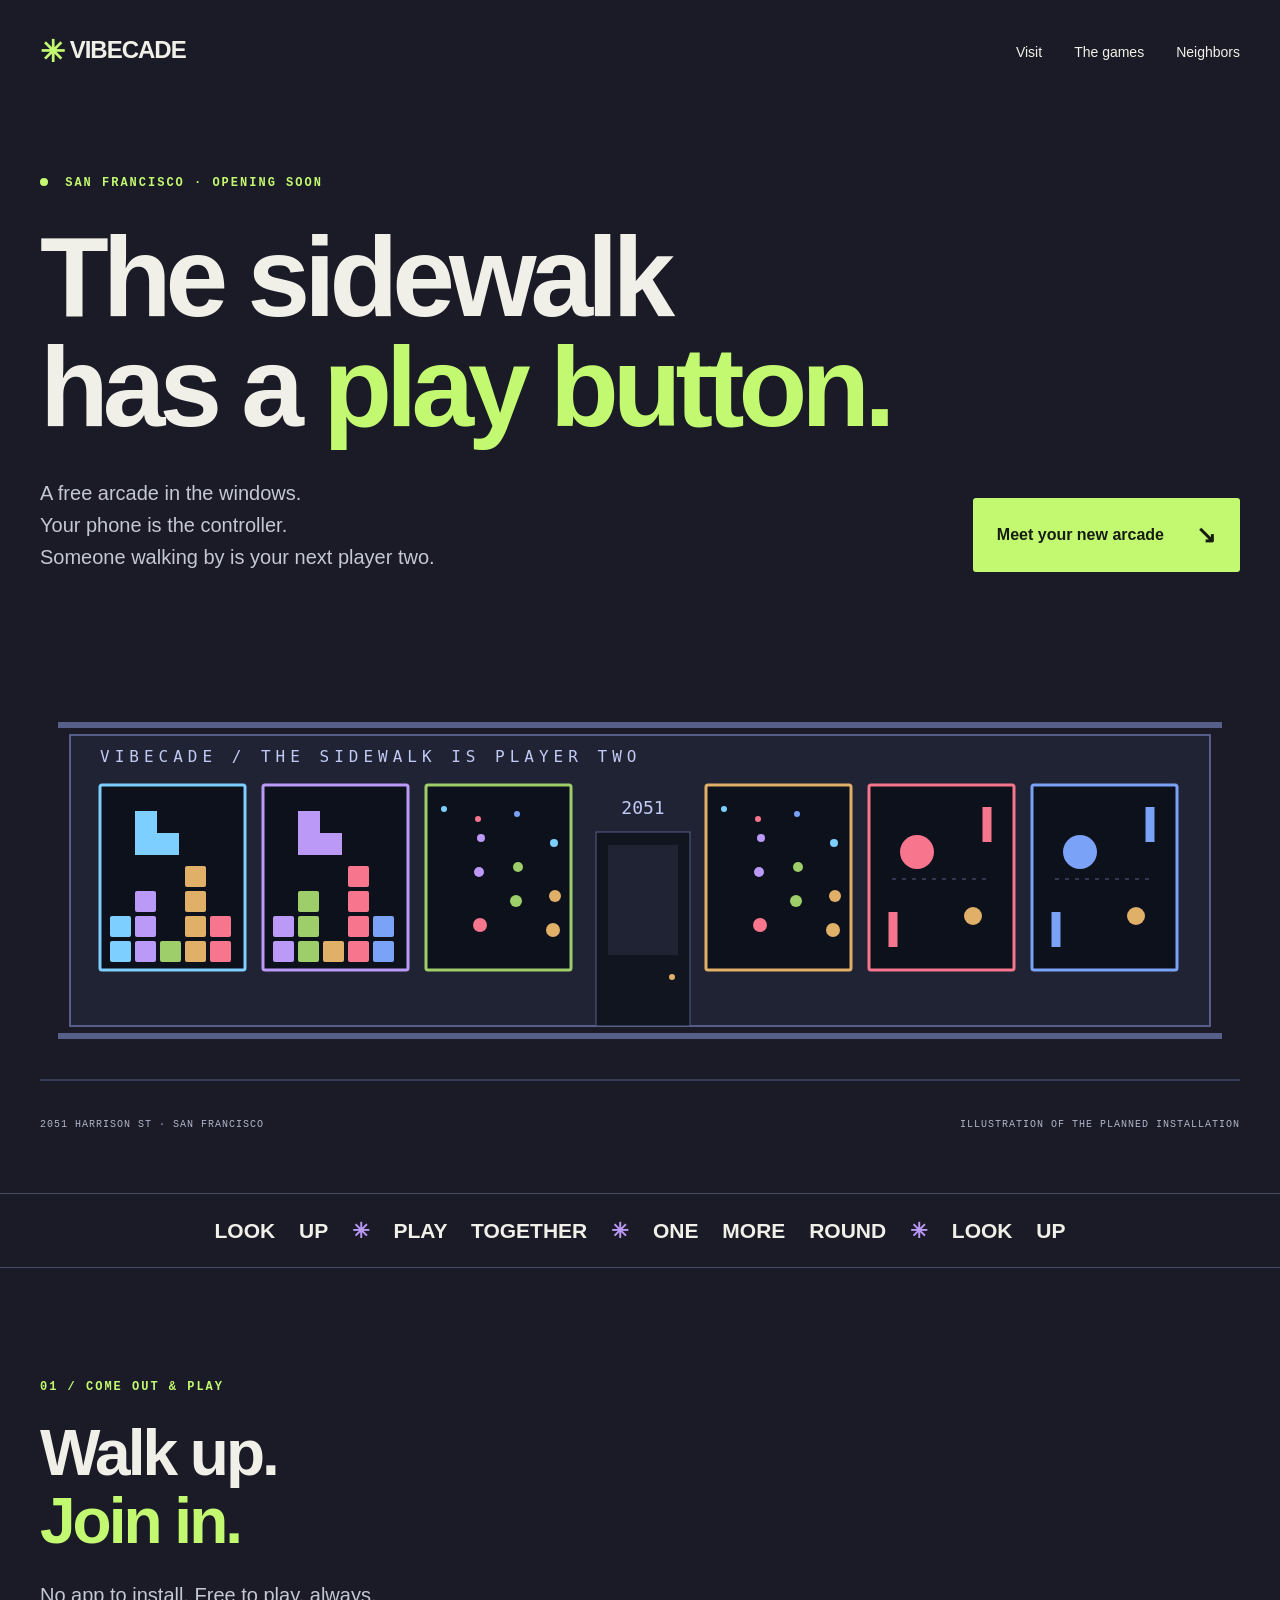
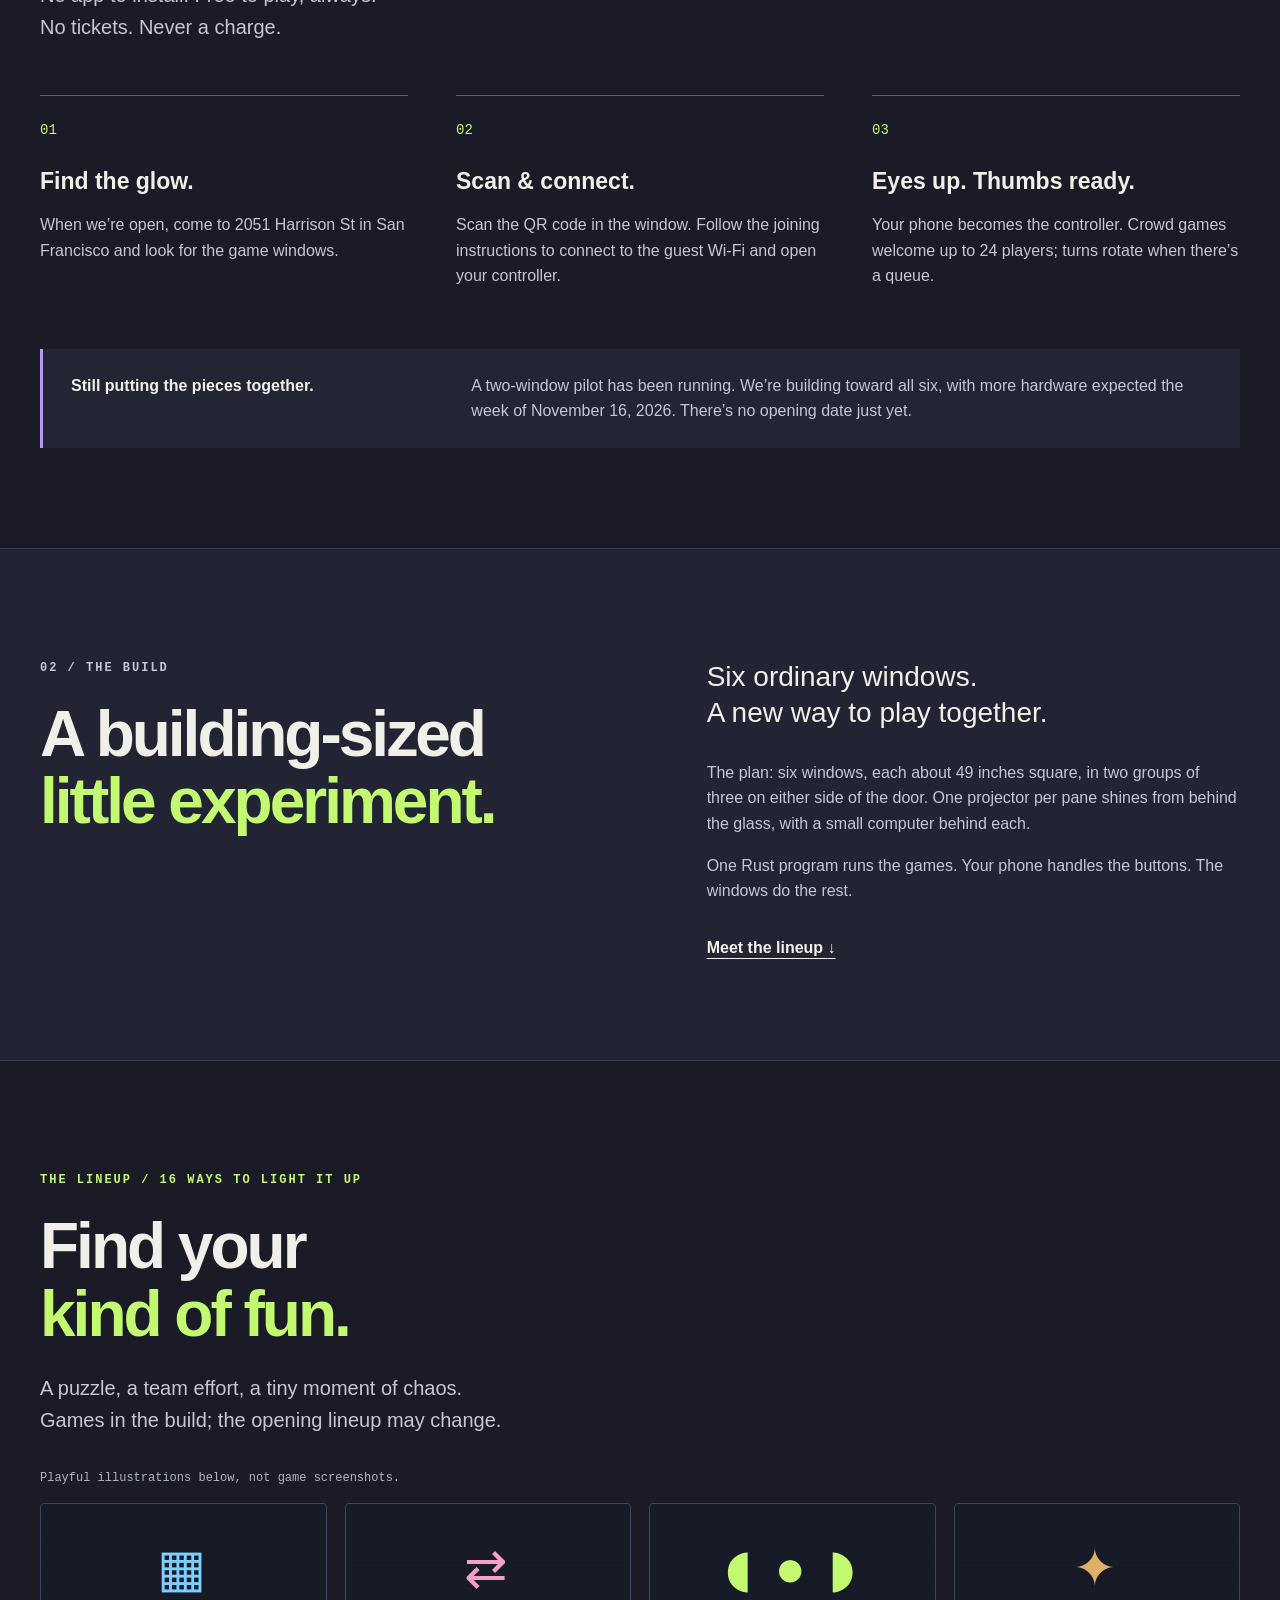
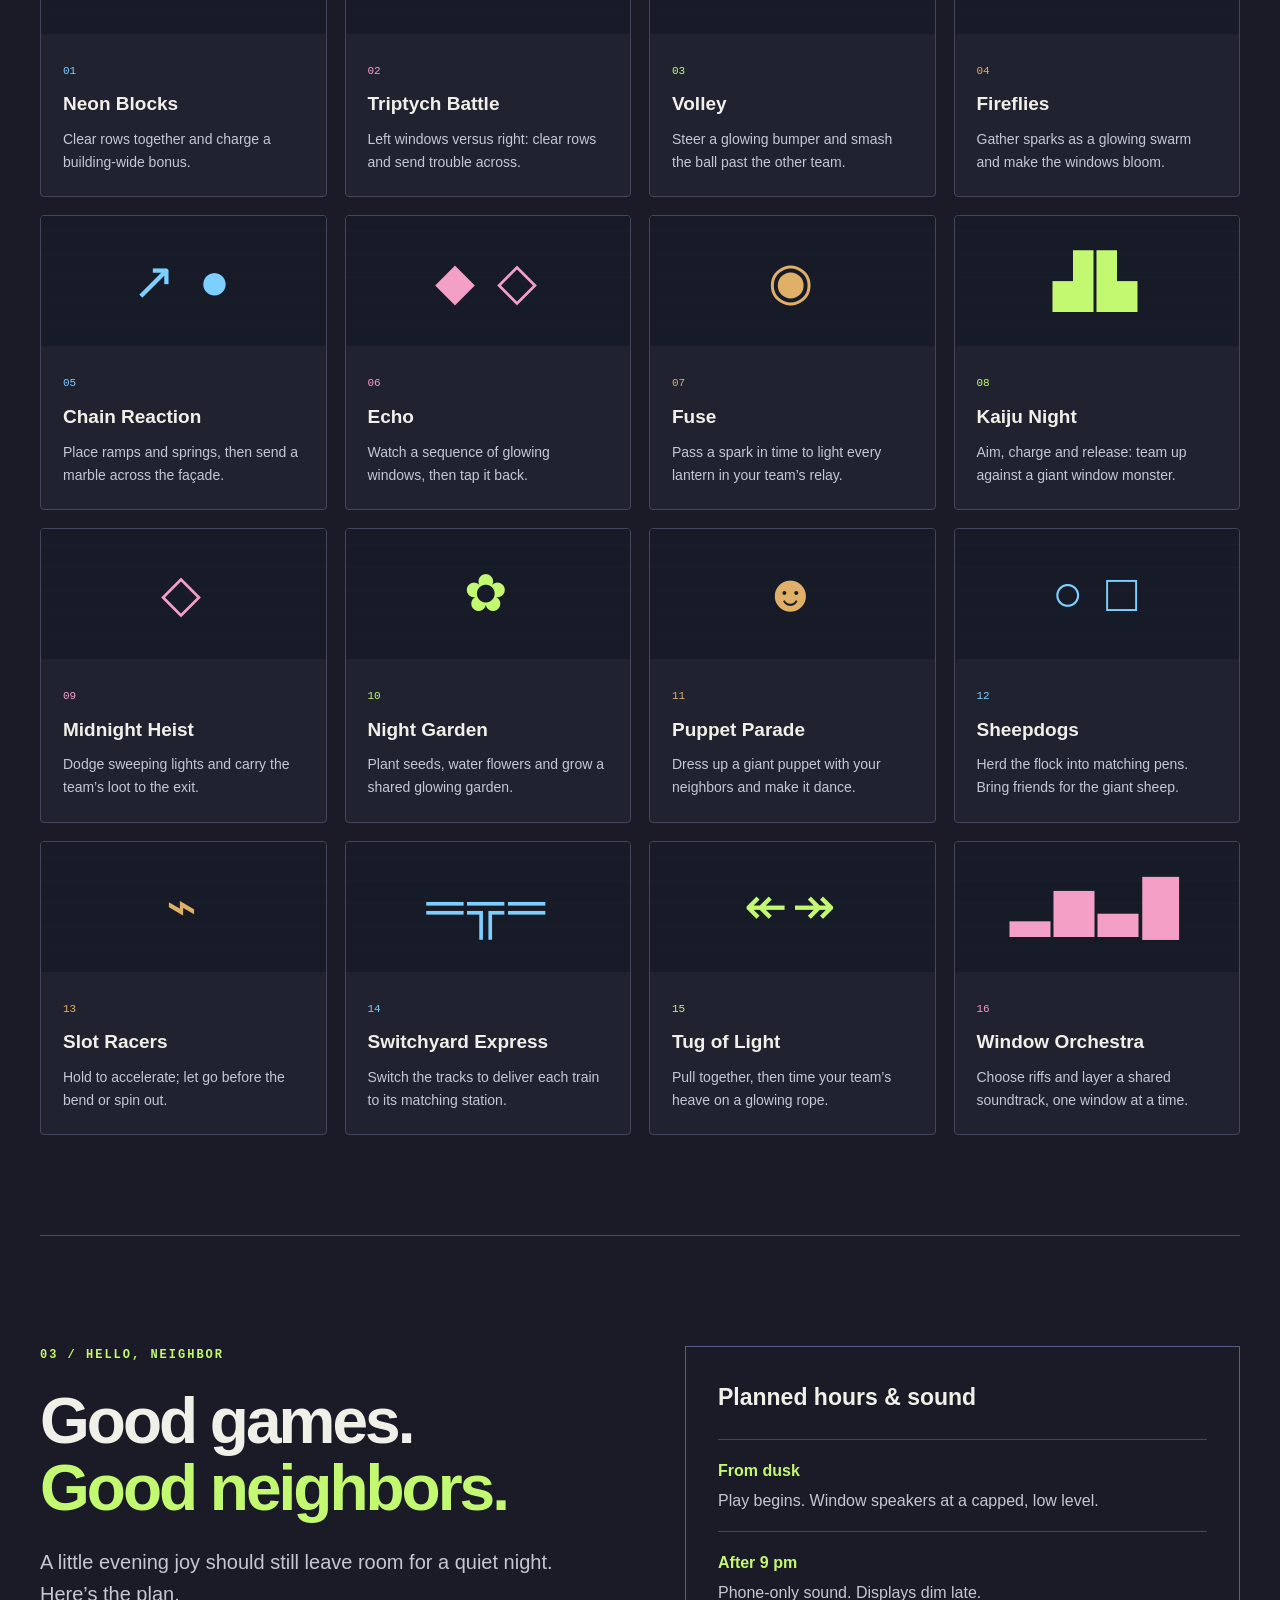
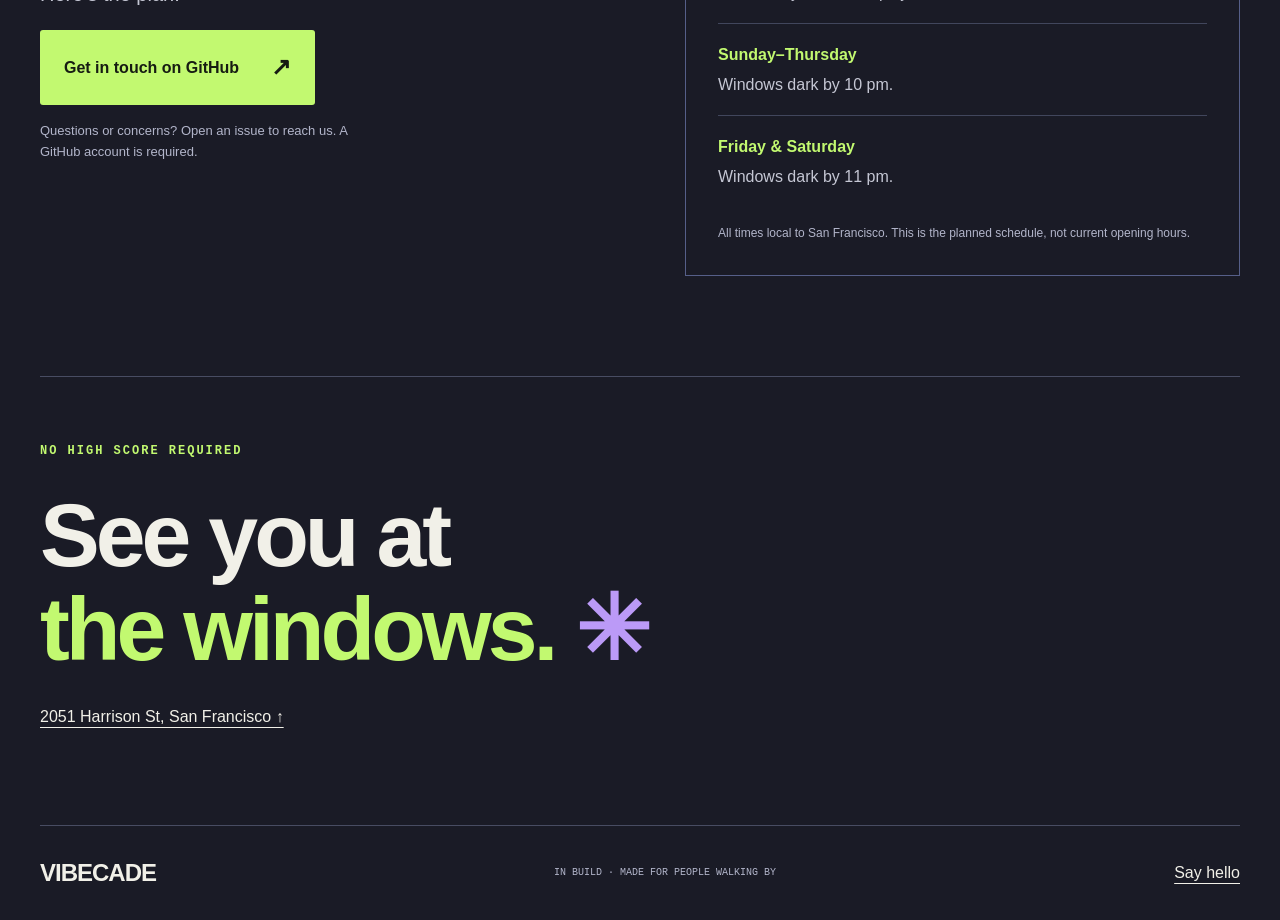
==== index.html @ 57178be7 "Build Vibecade visitor page and illustrated lineup" ====
<!doctype html>
<html lang="en"><head><meta charset="utf-8"><meta name="viewport" content="width=device-width, initial-scale=1"><meta name="theme-color" content="#1a1b26"><title>Vibecade — a little light, a lot of play</title><meta name="description" content="A free, phone-controlled window arcade taking shape at 2051 Harrison St, San Francisco. Opening soon. Come meet your next player two."><meta property="og:title" content="Vibecade — the sidewalk has a play button"><meta property="og:description" content="Six windows. Your phone. Everyone’s invited. A free neighborhood arcade, opening soon in San Francisco."><meta property="og:type" content="website"><meta property="og:locale" content="en_US"><link rel="icon" href="assets/favicon.svg" type="image/svg+xml"><link rel="stylesheet" href="style.css"></head>
<body><a class="skip" href="#main">Skip to content</a><header class="wrap nav"><a class="brand" href="./" aria-label="Vibecade home"><span aria-hidden="true">✳</span> VIBECADE</a><nav aria-label="Main navigation"><a href="#visit">Visit</a><a href="#games">The games</a><a href="#neighbors">Neighbors</a></nav></header>
<main id="main"><section class="wrap hero"><p class="eyebrow"><span class="dot" aria-hidden="true"></span> SAN FRANCISCO · OPENING SOON</p><h1>The sidewalk<br>has a <em>play button.</em></h1><div class="hero-bottom"><p>A free arcade in the windows.<br>Your phone is the controller.<br>Someone walking by is your next player two.</p><a class="button" href="#visit">Meet your new arcade <span aria-hidden="true">↘</span></a></div><figure><img src="assets/windows.svg" width="1200" height="480" alt="Illustration of six colorful game windows in two groups of three, with a door between them."><figcaption><span>2051 HARRISON ST · SAN FRANCISCO</span><span>ILLUSTRATION OF THE PLANNED INSTALLATION</span></figcaption></figure></section>
<div class="ticker" aria-hidden="true">LOOK UP <span>✳</span> PLAY TOGETHER <span>✳</span> ONE MORE ROUND <span>✳</span> LOOK UP</div>
<section class="wrap section" id="visit"><div class="section-top"><p class="eyebrow">01 / COME OUT & PLAY</p><h2>Walk up.<br><em>Join in.</em></h2><p class="intro">No app to install. Free to play, always.<br>No tickets. Never a charge.</p></div><div class="steps"><article><span>01</span><h3>Find the glow.</h3><p>When we’re open, come to 2051 Harrison St in San Francisco and look for the game windows.</p></article><article><span>02</span><h3>Scan & connect.</h3><p>Scan the QR code in the window. Follow the joining instructions to connect to the guest Wi-Fi and open your controller.</p></article><article><span>03</span><h3>Eyes up. Thumbs ready.</h3><p>Your phone becomes the controller. Crowd games welcome up to 24 players; turns rotate when there’s a queue.</p></article></div><div class="visit-note"><strong>Still putting the pieces together.</strong><p>A two-window pilot has been running. We’re building toward all six, with more hardware expected the week of November 16, 2026. There’s no opening date just yet.</p></div></section>
<section class="build section"><div class="wrap build-grid"><div><p class="eyebrow">02 / THE BUILD</p><h2>A building-sized<br><em>little experiment.</em></h2></div><div><p class="large">Six ordinary windows.<br>A new way to play together.</p><p>The plan: six windows, each about 49 inches square, in two groups of three on either side of the door. One projector per pane shines from behind the glass, with a small computer behind each.</p><p>One Rust program runs the games. Your phone handles the buttons. The windows do the rest.</p><a class="text-link" href="#games">Meet the lineup <span aria-hidden="true">↓</span></a></div></div></section>
<section class="wrap section" id="games"><div class="section-top"><p class="eyebrow">THE LINEUP / 16 WAYS TO LIGHT IT UP</p><h2>Find your<br><em>kind of fun.</em></h2><p class="intro">A puzzle, a team effort, a tiny moment of chaos.<br>Games in the build; the opening lineup may change.</p></div><p class="art-note">Playful illustrations below, not game screenshots.</p><div class="games"><article class="game cyan"><div class="game-art" aria-hidden="true">▦</div><div class="game-copy"><span class="number">01</span><h3>Neon Blocks</h3><p>Clear rows together and charge a building-wide bonus.</p></div></article><article class="game pink"><div class="game-art" aria-hidden="true">⇄</div><div class="game-copy"><span class="number">02</span><h3>Triptych Battle</h3><p>Left windows versus right: clear rows and send trouble across.</p></div></article><article class="game lime"><div class="game-art" aria-hidden="true">◖ ● ◗</div><div class="game-copy"><span class="number">03</span><h3>Volley</h3><p>Steer a glowing bumper and smash the ball past the other team.</p></div></article><article class="game yellow"><div class="game-art" aria-hidden="true">✦</div><div class="game-copy"><span class="number">04</span><h3>Fireflies</h3><p>Gather sparks as a glowing swarm and make the windows bloom.</p></div></article><article class="game cyan"><div class="game-art" aria-hidden="true">↗ ●</div><div class="game-copy"><span class="number">05</span><h3>Chain Reaction</h3><p>Place ramps and springs, then send a marble across the façade.</p></div></article><article class="game pink"><div class="game-art" aria-hidden="true">◆ ◇</div><div class="game-copy"><span class="number">06</span><h3>Echo</h3><p>Watch a sequence of glowing windows, then tap it back.</p></div></article><article class="game yellow"><div class="game-art" aria-hidden="true">◉</div><div class="game-copy"><span class="number">07</span><h3>Fuse</h3><p>Pass a spark in time to light every lantern in your team’s relay.</p></div></article><article class="game lime"><div class="game-art" aria-hidden="true">▟▙</div><div class="game-copy"><span class="number">08</span><h3>Kaiju Night</h3><p>Aim, charge and release: team up against a giant window monster.</p></div></article><article class="game pink"><div class="game-art" aria-hidden="true">◇</div><div class="game-copy"><span class="number">09</span><h3>Midnight Heist</h3><p>Dodge sweeping lights and carry the team’s loot to the exit.</p></div></article><article class="game lime"><div class="game-art" aria-hidden="true">✿</div><div class="game-copy"><span class="number">10</span><h3>Night Garden</h3><p>Plant seeds, water flowers and grow a shared glowing garden.</p></div></article><article class="game yellow"><div class="game-art" aria-hidden="true">☻</div><div class="game-copy"><span class="number">11</span><h3>Puppet Parade</h3><p>Dress up a giant puppet with your neighbors and make it dance.</p></div></article><article class="game cyan"><div class="game-art" aria-hidden="true">○ □</div><div class="game-copy"><span class="number">12</span><h3>Sheepdogs</h3><p>Herd the flock into matching pens. Bring friends for the giant sheep.</p></div></article><article class="game yellow"><div class="game-art" aria-hidden="true">⌁</div><div class="game-copy"><span class="number">13</span><h3>Slot Racers</h3><p>Hold to accelerate; let go before the bend or spin out.</p></div></article><article class="game cyan"><div class="game-art" aria-hidden="true">═╦═</div><div class="game-copy"><span class="number">14</span><h3>Switchyard Express</h3><p>Switch the tracks to deliver each train to its matching station.</p></div></article><article class="game lime"><div class="game-art" aria-hidden="true">↞↠</div><div class="game-copy"><span class="number">15</span><h3>Tug of Light</h3><p>Pull together, then time your team’s heave on a glowing rope.</p></div></article><article class="game pink"><div class="game-art" aria-hidden="true">▂▆▃█</div><div class="game-copy"><span class="number">16</span><h3>Window Orchestra</h3><p>Choose riffs and layer a shared soundtrack, one window at a time.</p></div></article></div></section>
<section class="wrap section neighbors" id="neighbors"><div><p class="eyebrow">03 / HELLO, NEIGHBOR</p><h2>Good games.<br><em>Good neighbors.</em></h2><p class="intro">A little evening joy should still leave room for a quiet night. Here’s the plan.</p><a class="button" href="https://github.com/meawoppl/vibecade/issues/new">Get in touch on GitHub <span aria-hidden="true">↗</span></a><p class="small">Questions or concerns? Open an issue to reach us. A GitHub account is required.</p><!-- CONTACT_EMAIL: Add a public contact email link here when approved. --></div><div class="hours"><h3>Planned hours & sound</h3><dl><div><dt>From dusk</dt><dd>Play begins. Window speakers at a capped, low level.</dd></div><div><dt>After 9 pm</dt><dd>Phone-only sound. Displays dim late.</dd></div><div><dt>Sunday–Thursday</dt><dd>Windows dark by 10 pm.</dd></div><div><dt>Friday & Saturday</dt><dd>Windows dark by 11 pm.</dd></div></dl><p>All times local to San Francisco. This is the planned schedule, not current opening hours.</p></div></section>
<section class="wrap closing"><p class="eyebrow">NO HIGH SCORE REQUIRED</p><p>See you at<br><em>the windows.</em> <span aria-hidden="true">✳</span></p><a href="#visit">2051 Harrison St, San Francisco ↑</a></section></main><footer class="wrap"><a class="brand" href="./">VIBECADE</a><span>IN BUILD · MADE FOR PEOPLE WALKING BY</span><a href="#neighbors">Say hello</a></footer></body></html>
---- style.css ----
*{box-sizing:border-box}html{scroll-behavior:smooth;scroll-padding-top:24px}body{margin:0;background:#1a1b26;color:#f1f0e8;font-family:Arial,Helvetica,sans-serif;line-height:1.6}a{color:inherit;text-underline-offset:5px}a:focus-visible{outline:3px solid #7dcfff;outline-offset:6px}::selection{background:#c2f970;color:#1a1b26}.wrap{width:min(1200px,calc(100% - 64px));margin:auto}.nav{display:flex;align-items:center;justify-content:space-between;padding:28px 0}.brand{font-weight:900;letter-spacing:-1px;font-size:24px;text-decoration:none}.brand span{color:#c2f970;font-size:30px;vertical-align:middle}.nav nav{display:flex;gap:32px;font-size:14px}.nav nav a{text-decoration:none}.nav a:hover,.text-link:hover{color:#c2f970}.hero{padding-top:70px}.eyebrow{font:700 12px/1.5 monospace;letter-spacing:2px;color:#c2f970}.dot{display:inline-block;width:8px;height:8px;border-radius:50%;background:#c2f970;margin-right:8px}h1,h2,h3,p{margin-top:0}h1{font-size:clamp(62px,8.8vw,118px);line-height:.98;letter-spacing:-6px;margin:30px 0 34px;font-weight:900}em{font-style:normal;color:#c2f970}.hero-bottom{display:flex;justify-content:space-between;align-items:center;gap:30px}.hero-bottom p{font-size:20px;color:#c5c7d4}.button{display:inline-flex;align-items:center;justify-content:space-between;gap:32px;padding:18px 24px;background:#c2f970;color:#161c12;font-weight:bold;text-decoration:none;border-radius:3px}.button:hover{background:#d4ff99}.button span{font-size:24px}.hero figure{margin:44px 0 28px}.hero img{width:100%;height:auto;display:block}figcaption{display:flex;justify-content:space-between;gap:14px;font:10px/1.6 monospace;letter-spacing:1px;color:#b2b5ca}.ticker{overflow:hidden;white-space:nowrap;border-top:1px solid #484c62;border-bottom:1px solid #484c62;padding:20px 0;margin-top:60px;word-spacing:18px;font-size:21px;font-weight:800;text-align:center}.ticker span{color:#bb9af7}.section{padding-top:110px;padding-bottom:100px}.section-top h2,h2{font-size:clamp(40px,5vw,66px);letter-spacing:-3px;line-height:1.05;margin:24px 0}.intro{font-size:20px;color:#c5c7d4;max-width:540px}.steps{display:grid;grid-template-columns:repeat(3,1fr);gap:48px;margin-top:52px}.steps article{border-top:1px solid #565f89;padding-top:20px}.steps article>span{font:14px monospace;color:#c2f970}.steps h3{font-size:23px;margin:22px 0 12px}.steps p,.build p,.game p{color:#c5c7d4}.visit-note{margin-top:44px;padding:24px 28px;border-left:3px solid #bb9af7;background:#232535;display:grid;grid-template-columns:1fr 2fr;gap:30px}.visit-note p{margin:0;color:#c5c7d4}.build{background:#222433;border-top:1px solid #373b50;border-bottom:1px solid #373b50}.build-grid{display:grid;grid-template-columns:1.1fr 1fr;gap:80px}.build .large{font-size:28px;color:#f1f0e8;line-height:1.3}.text-link{display:inline-block;margin-top:15px;font-weight:bold}.art-note{font:12px monospace;color:#b2b5ca;margin:35px 0 18px}.games{display:grid;grid-template-columns:repeat(4,1fr);gap:18px}.game{border:1px solid #41465c;background:#202230;border-radius:4px;overflow:hidden}.game-art{height:130px;display:grid;place-items:center;font-size:52px;letter-spacing:4px;background:repeating-linear-gradient(0deg,transparent,transparent 22px,#ffffff05 23px),#171a27;color:var(--accent)}.cyan{--accent:#7dcfff}.pink{--accent:#f4a0c6}.lime{--accent:#c2f970}.yellow{--accent:#e0af68}.game-copy{padding:22px}.game h3{font-size:19px;line-height:1.2;margin:12px 0}.game p{font-size:14px;margin-bottom:0;line-height:1.65}.number{font:11px monospace;color:var(--accent)}.neighbors{border-top:1px solid #484c62;display:grid;grid-template-columns:1fr 1fr;gap:90px}.small{font-size:13px;color:#b2b5ca;max-width:330px;margin-top:16px}.hours{border:1px solid #565f89;padding:32px;align-self:start}.hours h3{font-size:23px}.hours dl{margin:0}.hours dl>div{padding:18px 0;border-top:1px solid #41465c}.hours dt{color:#c2f970;font-weight:bold}.hours dd{margin:4px 0 0;color:#c5c7d4}.hours>p{font-size:12px;color:#b2b5ca;margin:16px 0 0}.closing{padding:65px 0 95px;border-top:1px solid #484c62}.closing>p:not(.eyebrow){font-size:clamp(48px,7vw,90px);line-height:1.05;letter-spacing:-4px;font-weight:900;margin:28px 0}.closing span{color:#bb9af7}footer{display:flex;justify-content:space-between;align-items:center;border-top:1px solid #484c62;padding:28px 0;gap:20px}footer>span{font:10px monospace;color:#b2b5ca}.skip{position:absolute;top:-100px;background:#c2f970;color:#1a1b26;padding:12px;z-index:2}.skip:focus{top:10px}@media(max-width:900px){.games{grid-template-columns:repeat(2,1fr)}.neighbors,.build-grid{gap:36px}.steps{gap:24px}.hero{padding-top:45px}h1{letter-spacing:-4px}}@media(max-width:600px){.wrap{width:calc(100% - 36px)}.nav{padding:20px 0;align-items:flex-start}.brand{font-size:20px}.brand span{font-size:23px}.nav nav{gap:14px;font-size:12px;padding-top:5px}.hero{padding-top:36px}h1{font-size:58px;letter-spacing:-3px}.hero-bottom{display:block}.hero-bottom p{font-size:18px}.button{padding:14px 18px;font-size:14px}.hero figure{margin-top:35px}figcaption{flex-direction:column;font-size:9px;gap:5px}.ticker{font-size:15px;margin-top:35px}.section{padding-top:65px;padding-bottom:65px}.steps,.build-grid,.neighbors,.visit-note{grid-template-columns:1fr;gap:24px}.steps{margin-top:32px}.steps h3{margin-top:12px}.visit-note{padding:20px;gap:10px}.intro{font-size:18px}.games{gap:12px}.game-art{height:105px;font-size:38px}.game-copy{padding:15px}.game h3{font-size:17px}.game p{font-size:13px}.hours{padding:24px}.closing{padding:50px 0 65px}.closing>p:not(.eyebrow){letter-spacing:-2px}footer{flex-wrap:wrap}footer>span{order:3;width:100%}}@media(prefers-reduced-motion:reduce){html{scroll-behavior:auto}}
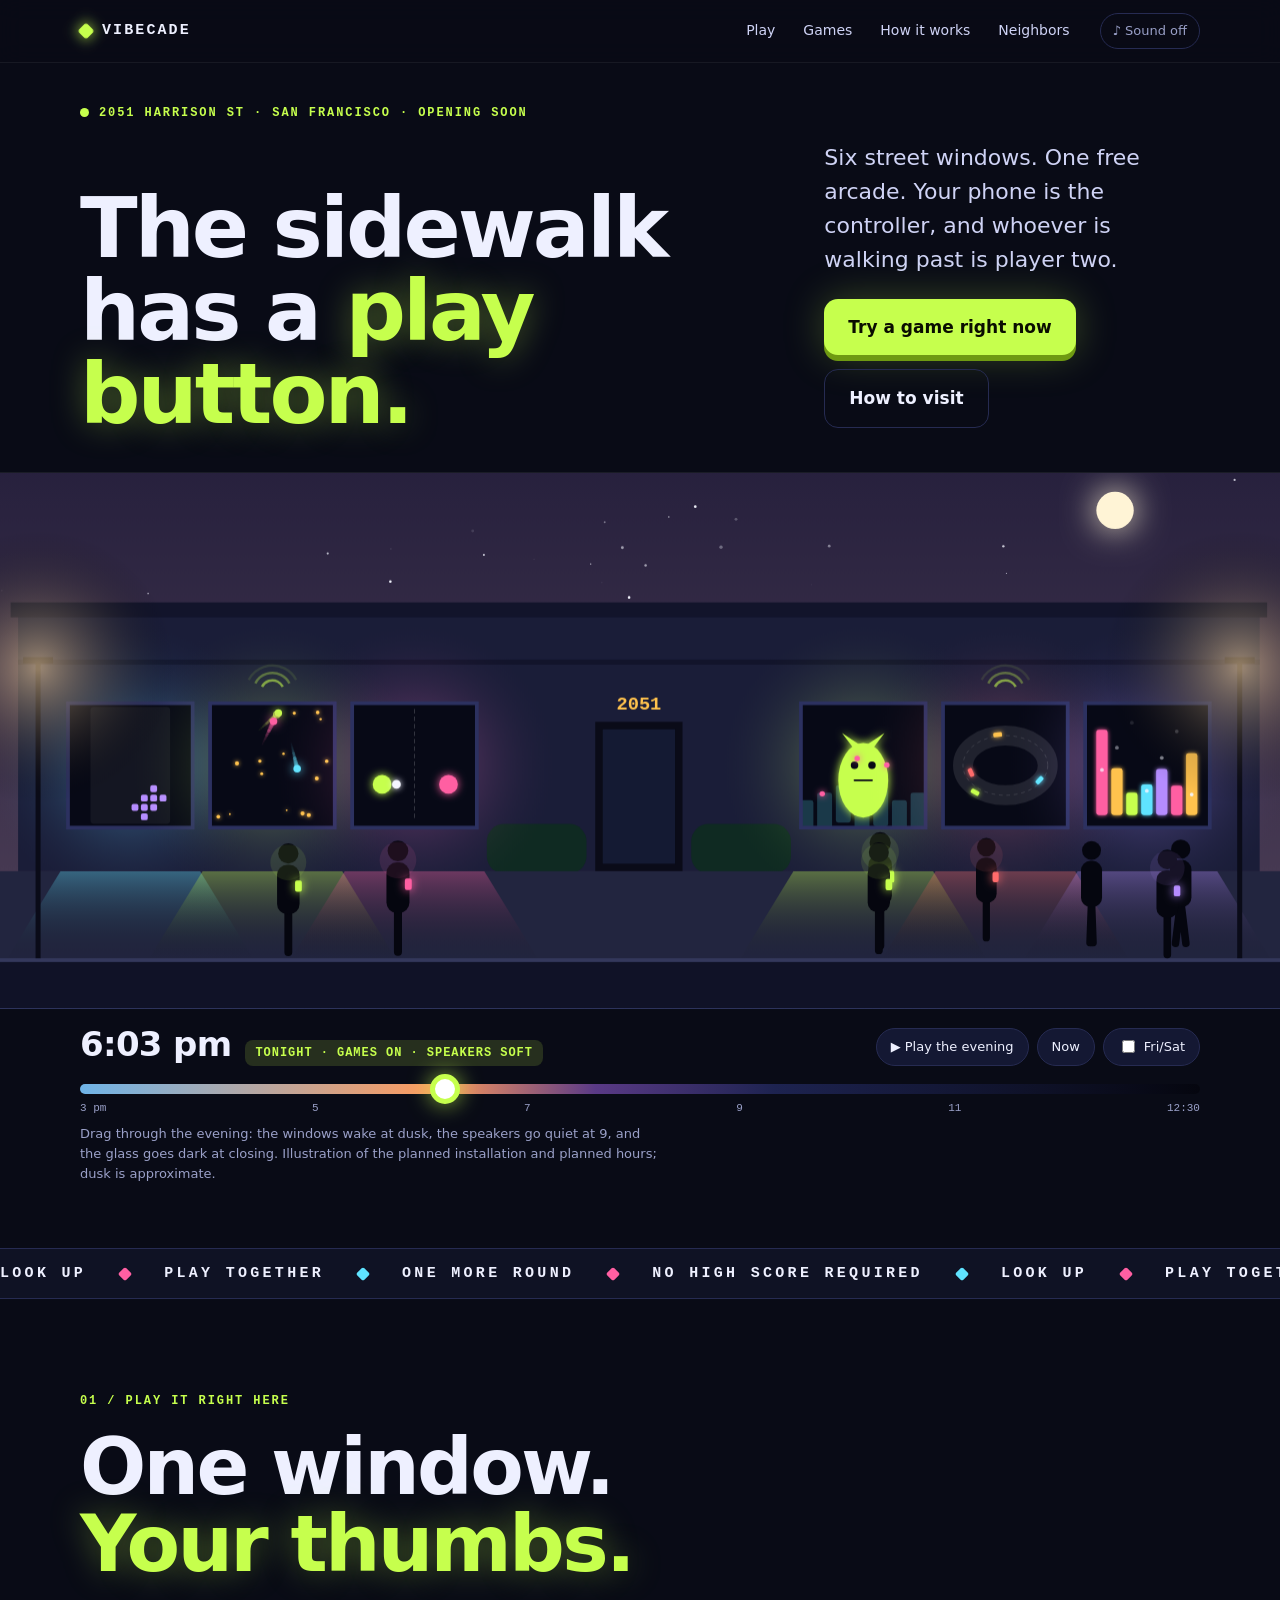
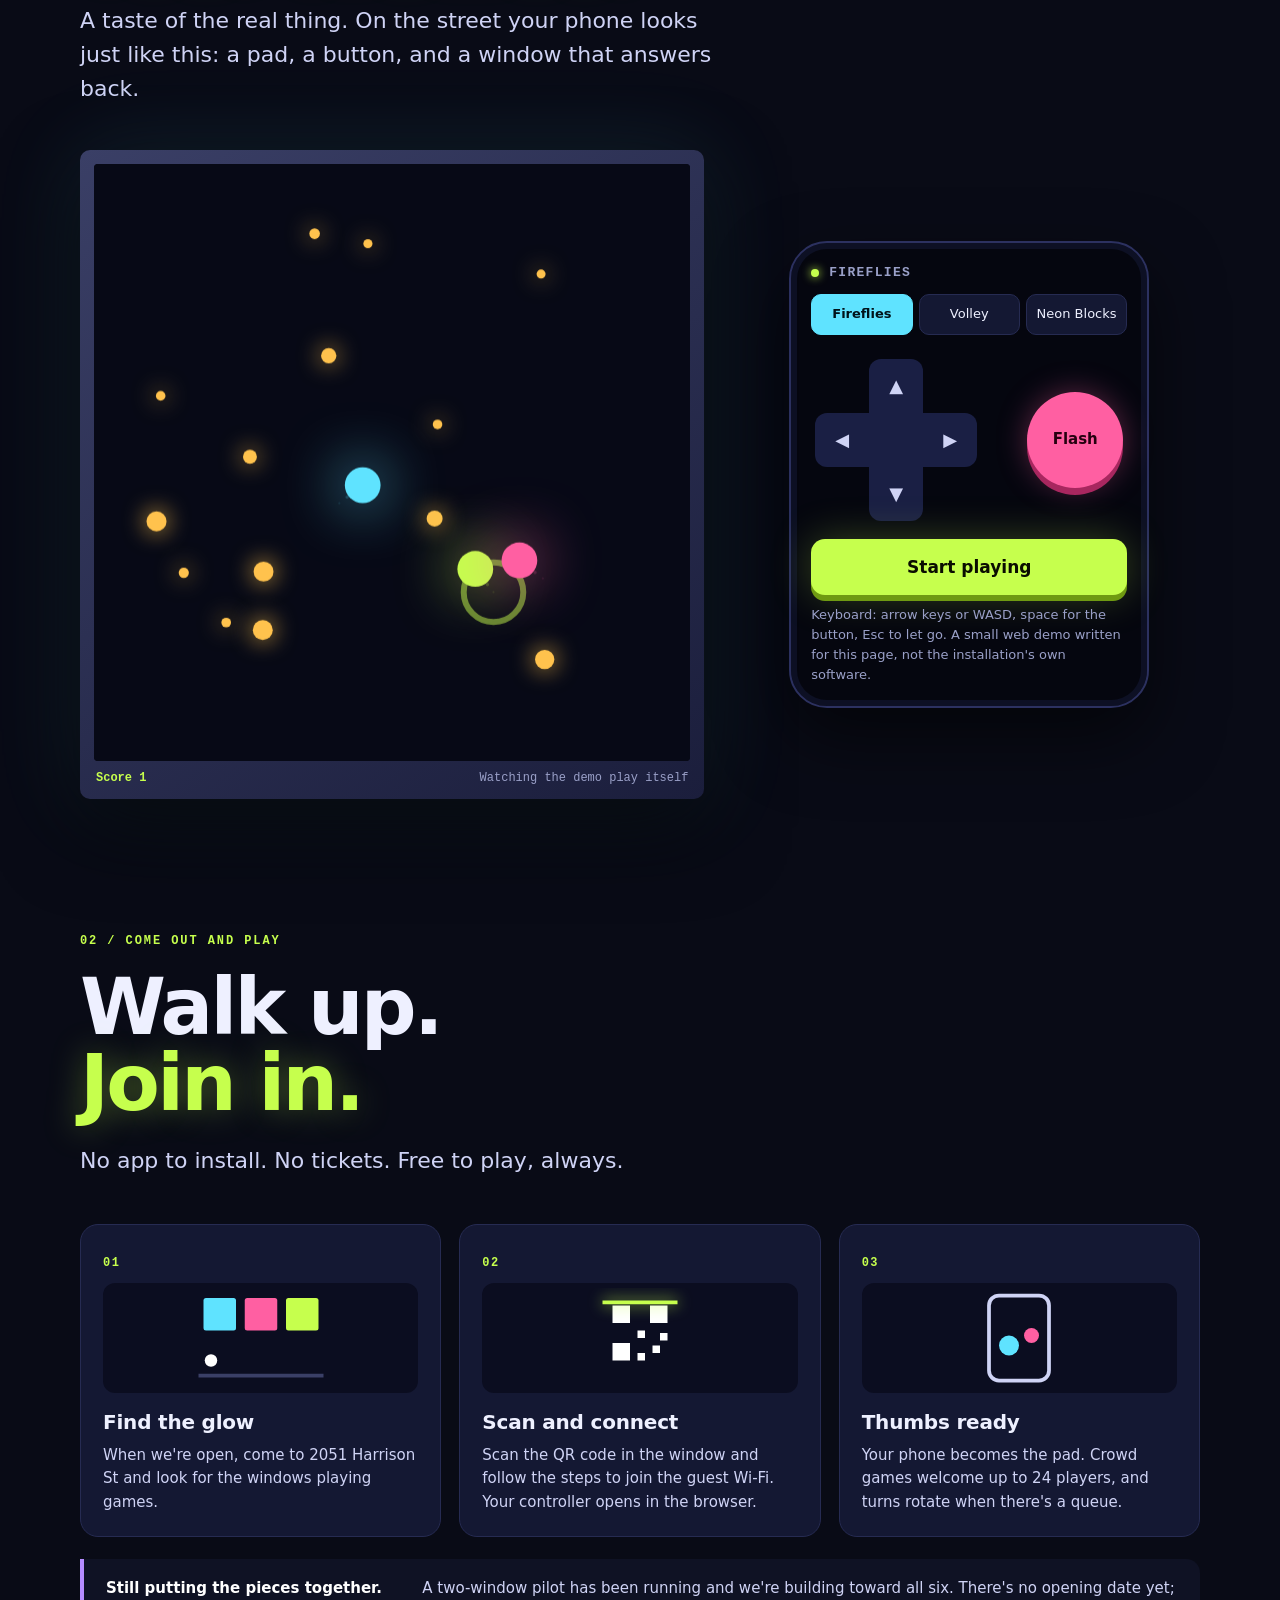
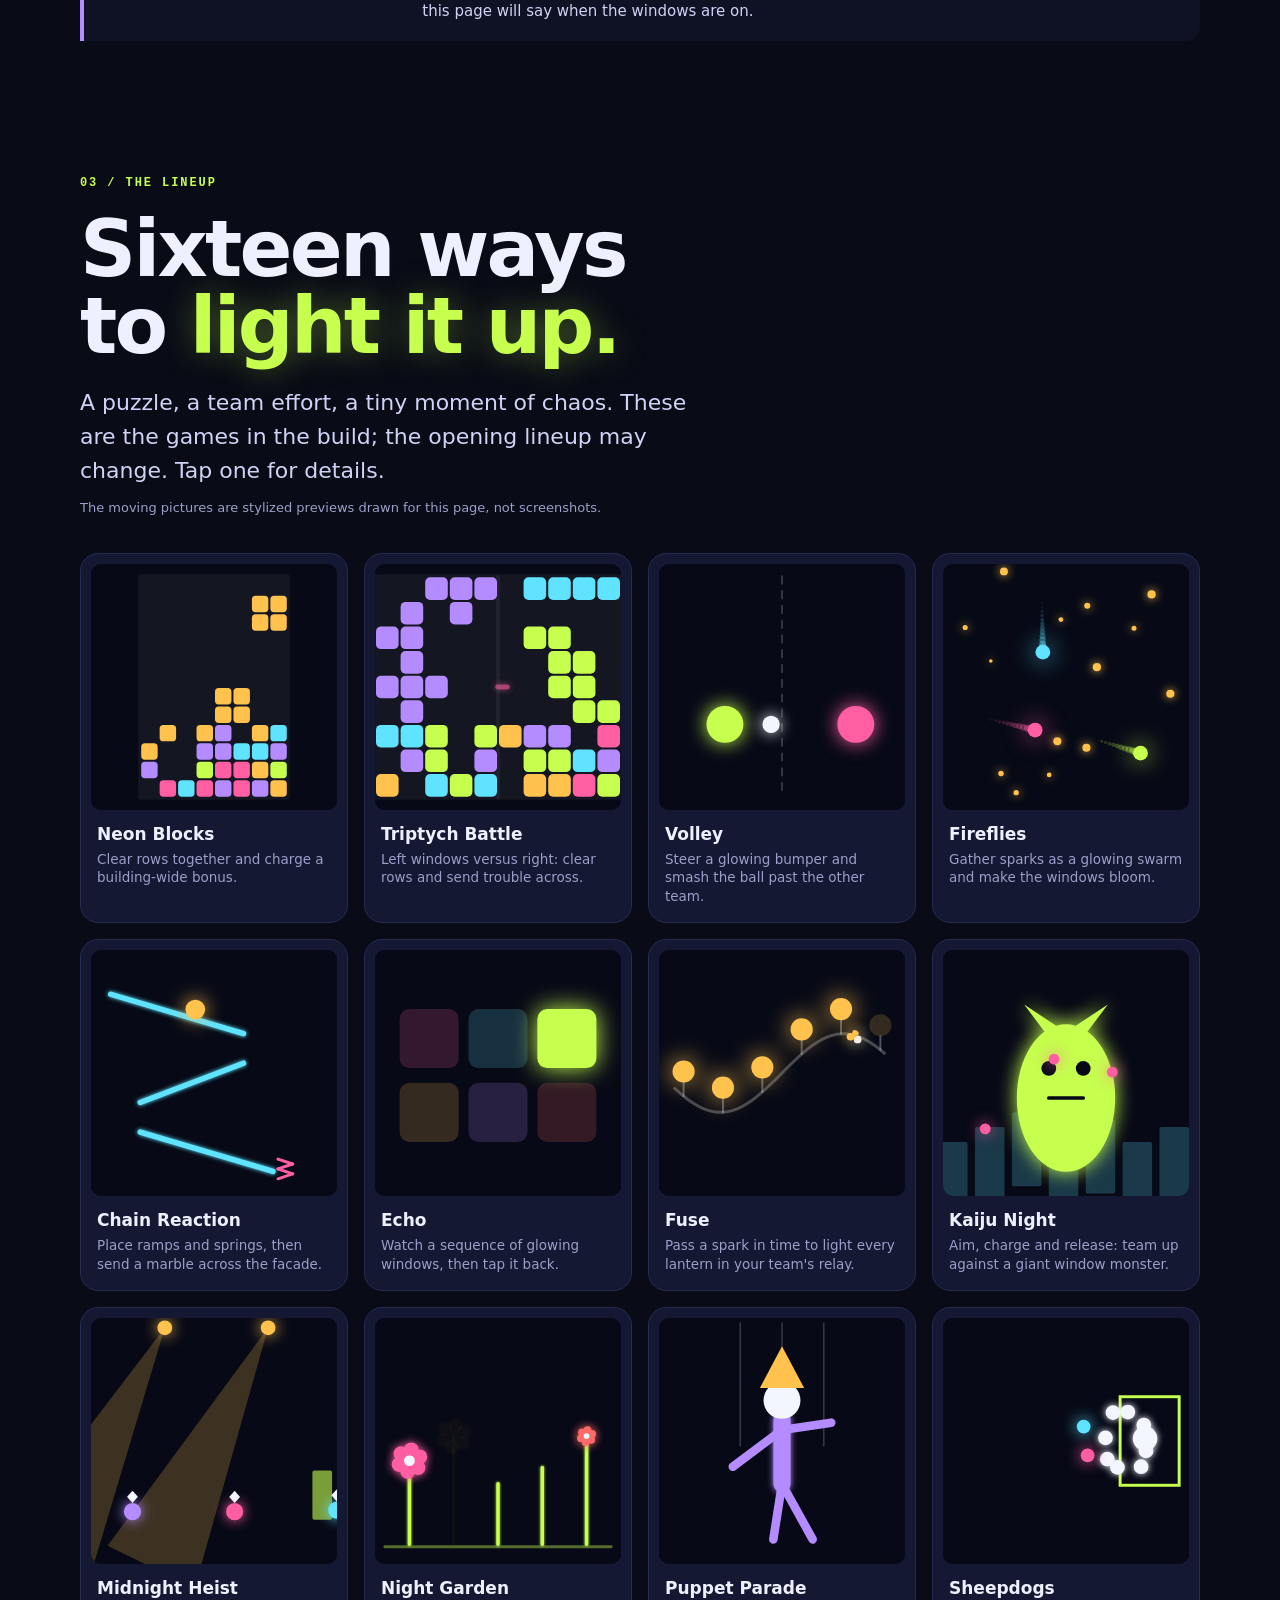
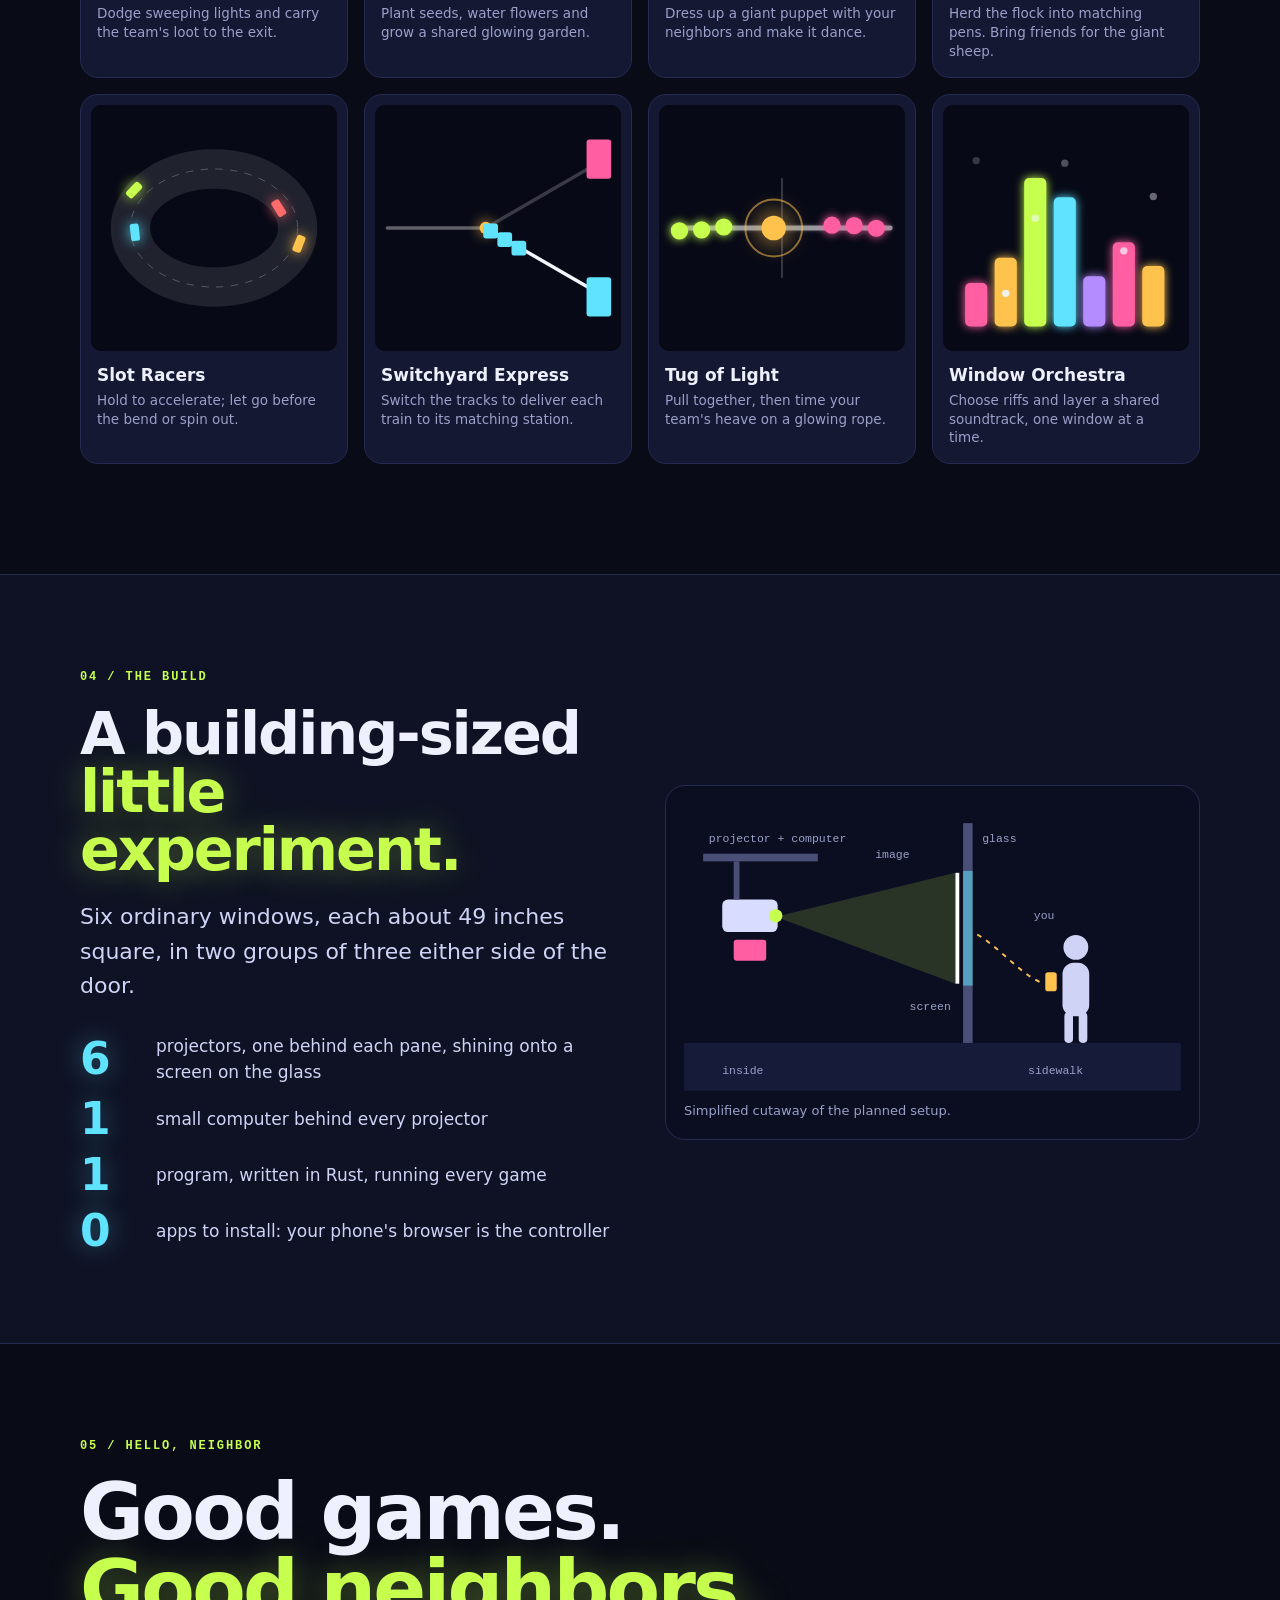
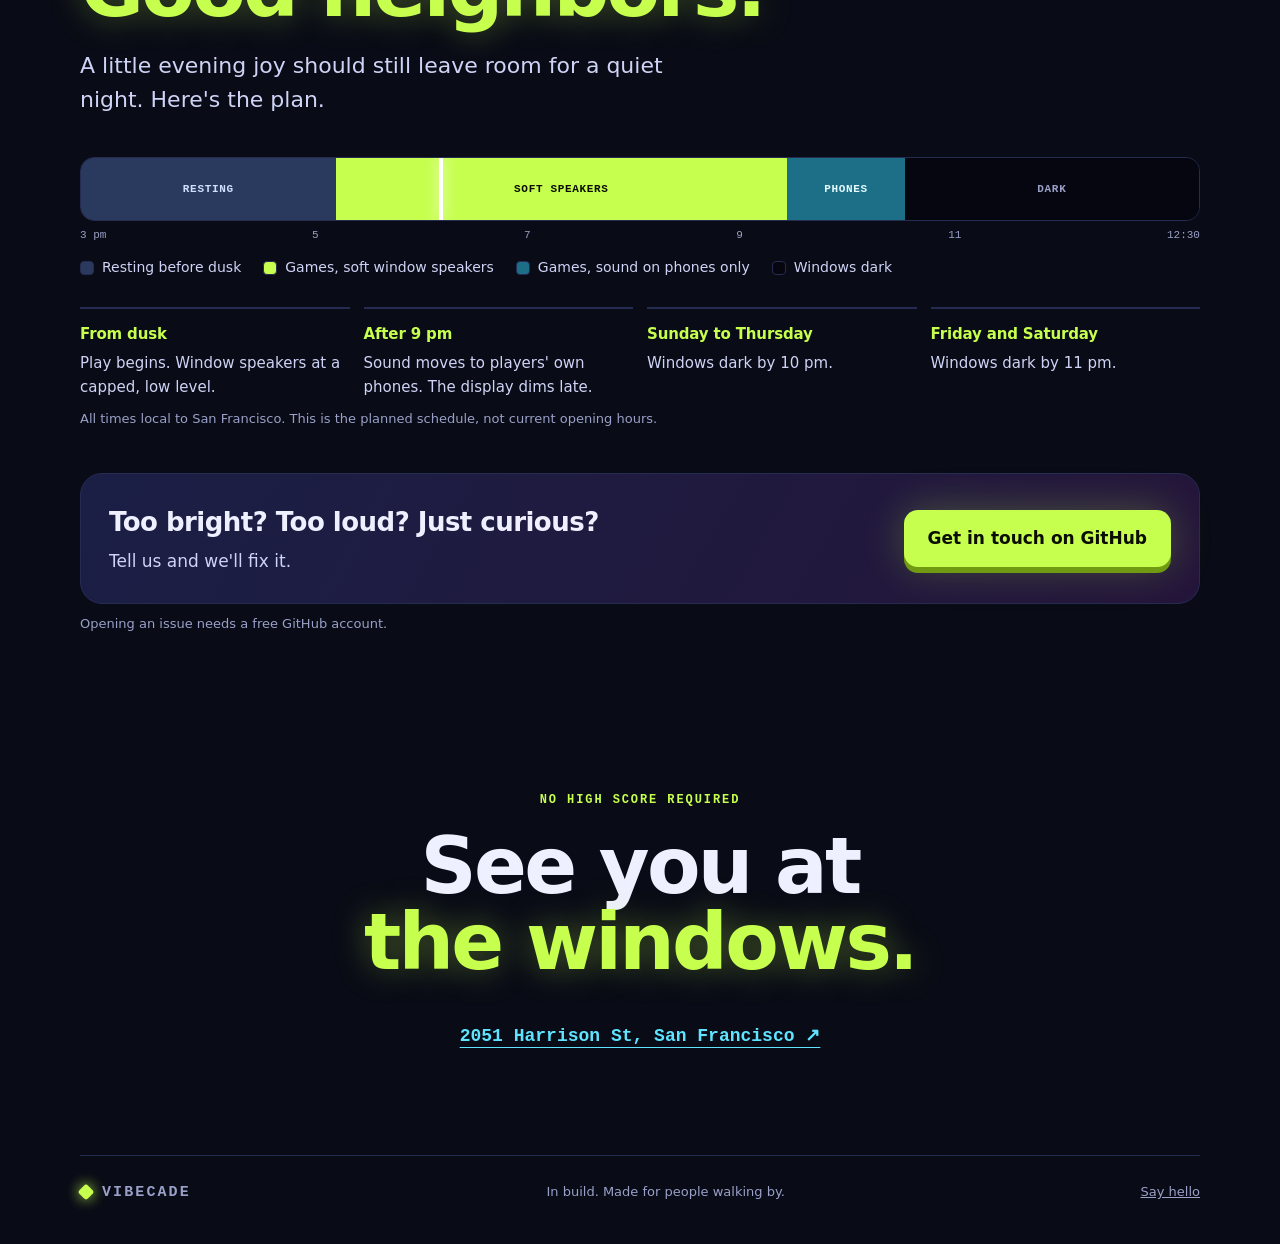
==== commit c6efa21d: "Rebuild site as a living arcade" ====
--- a/index.html
+++ b/index.html
@@ -1,10 +1,272 @@
 <!doctype html>
-<html lang="en"><head><meta charset="utf-8"><meta name="viewport" content="width=device-width, initial-scale=1"><meta name="theme-color" content="#1a1b26"><title>Vibecade — a little light, a lot of play</title><meta name="description" content="A free, phone-controlled window arcade taking shape at 2051 Harrison St, San Francisco. Opening soon. Come meet your next player two."><meta property="og:title" content="Vibecade — the sidewalk has a play button"><meta property="og:description" content="Six windows. Your phone. Everyone’s invited. A free neighborhood arcade, opening soon in San Francisco."><meta property="og:type" content="website"><meta property="og:locale" content="en_US"><link rel="icon" href="assets/favicon.svg" type="image/svg+xml"><link rel="stylesheet" href="style.css"></head>
-<body><a class="skip" href="#main">Skip to content</a><header class="wrap nav"><a class="brand" href="./" aria-label="Vibecade home"><span aria-hidden="true">✳</span> VIBECADE</a><nav aria-label="Main navigation"><a href="#visit">Visit</a><a href="#games">The games</a><a href="#neighbors">Neighbors</a></nav></header>
-<main id="main"><section class="wrap hero"><p class="eyebrow"><span class="dot" aria-hidden="true"></span> SAN FRANCISCO · OPENING SOON</p><h1>The sidewalk<br>has a <em>play button.</em></h1><div class="hero-bottom"><p>A free arcade in the windows.<br>Your phone is the controller.<br>Someone walking by is your next player two.</p><a class="button" href="#visit">Meet your new arcade <span aria-hidden="true">↘</span></a></div><figure><img src="assets/windows.svg" width="1200" height="480" alt="Illustration of six colorful game windows in two groups of three, with a door between them."><figcaption><span>2051 HARRISON ST · SAN FRANCISCO</span><span>ILLUSTRATION OF THE PLANNED INSTALLATION</span></figcaption></figure></section>
-<div class="ticker" aria-hidden="true">LOOK UP <span>✳</span> PLAY TOGETHER <span>✳</span> ONE MORE ROUND <span>✳</span> LOOK UP</div>
-<section class="wrap section" id="visit"><div class="section-top"><p class="eyebrow">01 / COME OUT & PLAY</p><h2>Walk up.<br><em>Join in.</em></h2><p class="intro">No app to install. Free to play, always.<br>No tickets. Never a charge.</p></div><div class="steps"><article><span>01</span><h3>Find the glow.</h3><p>When we’re open, come to 2051 Harrison St in San Francisco and look for the game windows.</p></article><article><span>02</span><h3>Scan & connect.</h3><p>Scan the QR code in the window. Follow the joining instructions to connect to the guest Wi-Fi and open your controller.</p></article><article><span>03</span><h3>Eyes up. Thumbs ready.</h3><p>Your phone becomes the controller. Crowd games welcome up to 24 players; turns rotate when there’s a queue.</p></article></div><div class="visit-note"><strong>Still putting the pieces together.</strong><p>A two-window pilot has been running. We’re building toward all six, with more hardware expected the week of November 16, 2026. There’s no opening date just yet.</p></div></section>
-<section class="build section"><div class="wrap build-grid"><div><p class="eyebrow">02 / THE BUILD</p><h2>A building-sized<br><em>little experiment.</em></h2></div><div><p class="large">Six ordinary windows.<br>A new way to play together.</p><p>The plan: six windows, each about 49 inches square, in two groups of three on either side of the door. One projector per pane shines from behind the glass, with a small computer behind each.</p><p>One Rust program runs the games. Your phone handles the buttons. The windows do the rest.</p><a class="text-link" href="#games">Meet the lineup <span aria-hidden="true">↓</span></a></div></div></section>
-<section class="wrap section" id="games"><div class="section-top"><p class="eyebrow">THE LINEUP / 16 WAYS TO LIGHT IT UP</p><h2>Find your<br><em>kind of fun.</em></h2><p class="intro">A puzzle, a team effort, a tiny moment of chaos.<br>Games in the build; the opening lineup may change.</p></div><p class="art-note">Playful illustrations below, not game screenshots.</p><div class="games"><article class="game cyan"><div class="game-art" aria-hidden="true">▦</div><div class="game-copy"><span class="number">01</span><h3>Neon Blocks</h3><p>Clear rows together and charge a building-wide bonus.</p></div></article><article class="game pink"><div class="game-art" aria-hidden="true">⇄</div><div class="game-copy"><span class="number">02</span><h3>Triptych Battle</h3><p>Left windows versus right: clear rows and send trouble across.</p></div></article><article class="game lime"><div class="game-art" aria-hidden="true">◖ ● ◗</div><div class="game-copy"><span class="number">03</span><h3>Volley</h3><p>Steer a glowing bumper and smash the ball past the other team.</p></div></article><article class="game yellow"><div class="game-art" aria-hidden="true">✦</div><div class="game-copy"><span class="number">04</span><h3>Fireflies</h3><p>Gather sparks as a glowing swarm and make the windows bloom.</p></div></article><article class="game cyan"><div class="game-art" aria-hidden="true">↗ ●</div><div class="game-copy"><span class="number">05</span><h3>Chain Reaction</h3><p>Place ramps and springs, then send a marble across the façade.</p></div></article><article class="game pink"><div class="game-art" aria-hidden="true">◆ ◇</div><div class="game-copy"><span class="number">06</span><h3>Echo</h3><p>Watch a sequence of glowing windows, then tap it back.</p></div></article><article class="game yellow"><div class="game-art" aria-hidden="true">◉</div><div class="game-copy"><span class="number">07</span><h3>Fuse</h3><p>Pass a spark in time to light every lantern in your team’s relay.</p></div></article><article class="game lime"><div class="game-art" aria-hidden="true">▟▙</div><div class="game-copy"><span class="number">08</span><h3>Kaiju Night</h3><p>Aim, charge and release: team up against a giant window monster.</p></div></article><article class="game pink"><div class="game-art" aria-hidden="true">◇</div><div class="game-copy"><span class="number">09</span><h3>Midnight Heist</h3><p>Dodge sweeping lights and carry the team’s loot to the exit.</p></div></article><article class="game lime"><div class="game-art" aria-hidden="true">✿</div><div class="game-copy"><span class="number">10</span><h3>Night Garden</h3><p>Plant seeds, water flowers and grow a shared glowing garden.</p></div></article><article class="game yellow"><div class="game-art" aria-hidden="true">☻</div><div class="game-copy"><span class="number">11</span><h3>Puppet Parade</h3><p>Dress up a giant puppet with your neighbors and make it dance.</p></div></article><article class="game cyan"><div class="game-art" aria-hidden="true">○ □</div><div class="game-copy"><span class="number">12</span><h3>Sheepdogs</h3><p>Herd the flock into matching pens. Bring friends for the giant sheep.</p></div></article><article class="game yellow"><div class="game-art" aria-hidden="true">⌁</div><div class="game-copy"><span class="number">13</span><h3>Slot Racers</h3><p>Hold to accelerate; let go before the bend or spin out.</p></div></article><article class="game cyan"><div class="game-art" aria-hidden="true">═╦═</div><div class="game-copy"><span class="number">14</span><h3>Switchyard Express</h3><p>Switch the tracks to deliver each train to its matching station.</p></div></article><article class="game lime"><div class="game-art" aria-hidden="true">↞↠</div><div class="game-copy"><span class="number">15</span><h3>Tug of Light</h3><p>Pull together, then time your team’s heave on a glowing rope.</p></div></article><article class="game pink"><div class="game-art" aria-hidden="true">▂▆▃█</div><div class="game-copy"><span class="number">16</span><h3>Window Orchestra</h3><p>Choose riffs and layer a shared soundtrack, one window at a time.</p></div></article></div></section>
-<section class="wrap section neighbors" id="neighbors"><div><p class="eyebrow">03 / HELLO, NEIGHBOR</p><h2>Good games.<br><em>Good neighbors.</em></h2><p class="intro">A little evening joy should still leave room for a quiet night. Here’s the plan.</p><a class="button" href="https://github.com/meawoppl/vibecade/issues/new">Get in touch on GitHub <span aria-hidden="true">↗</span></a><p class="small">Questions or concerns? Open an issue to reach us. A GitHub account is required.</p><!-- CONTACT_EMAIL: Add a public contact email link here when approved. --></div><div class="hours"><h3>Planned hours & sound</h3><dl><div><dt>From dusk</dt><dd>Play begins. Window speakers at a capped, low level.</dd></div><div><dt>After 9 pm</dt><dd>Phone-only sound. Displays dim late.</dd></div><div><dt>Sunday–Thursday</dt><dd>Windows dark by 10 pm.</dd></div><div><dt>Friday & Saturday</dt><dd>Windows dark by 11 pm.</dd></div></dl><p>All times local to San Francisco. This is the planned schedule, not current opening hours.</p></div></section>
-<section class="wrap closing"><p class="eyebrow">NO HIGH SCORE REQUIRED</p><p>See you at<br><em>the windows.</em> <span aria-hidden="true">✳</span></p><a href="#visit">2051 Harrison St, San Francisco ↑</a></section></main><footer class="wrap"><a class="brand" href="./">VIBECADE</a><span>IN BUILD · MADE FOR PEOPLE WALKING BY</span><a href="#neighbors">Say hello</a></footer></body></html>+<html lang="en">
+<head>
+<meta charset="utf-8">
+<meta name="viewport" content="width=device-width, initial-scale=1">
+<meta name="theme-color" content="#090b16">
+<title>Vibecade: the sidewalk has a play button</title>
+<meta name="description" content="A free, phone-controlled arcade projected onto six street windows at 2051 Harrison St, San Francisco. Opening soon. Try the games right here.">
+<meta property="og:title" content="Vibecade: the sidewalk has a play button">
+<meta property="og:description" content="Six windows. Your phone. Everyone's invited. A free neighborhood arcade, opening soon in San Francisco.">
+<meta property="og:type" content="website">
+<meta property="og:image" content="assets/og.png">
+<meta name="twitter:card" content="summary_large_image">
+<link rel="icon" href="assets/favicon.svg" type="image/svg+xml">
+<link rel="manifest" href="manifest.webmanifest">
+<link rel="stylesheet" href="style.css">
+</head>
+<body>
+<a class="skip" href="#main">Skip to content</a>
+
+<header class="nav">
+  <a class="brand" href="./" aria-label="Vibecade home"><span class="spark" aria-hidden="true"></span>VIBECADE</a>
+  <nav aria-label="Main">
+    <a href="#play">Play</a>
+    <a href="#games">Games</a>
+    <a href="#how">How it works</a>
+    <a href="#neighbors">Neighbors</a>
+  </nav>
+  <button class="sound" id="sound" type="button" aria-pressed="false" hidden><span aria-hidden="true">♪</span> <span class="sound-label">Sound off</span></button>
+</header>
+
+<main id="main">
+
+<section class="hero" aria-labelledby="hero-title">
+  <div class="hero-copy wrap">
+    <p class="eyebrow"><span class="pulse" aria-hidden="true"></span>2051 Harrison St · San Francisco · opening soon</p>
+    <h1 id="hero-title">The sidewalk<br>has a <em>play button.</em></h1>
+    <div class="hero-side">
+      <p class="lede">Six street windows. One free arcade. Your phone is the controller, and whoever is walking past is player two.</p>
+      <p class="cta-row">
+        <a class="btn primary" href="#play">Try a game right now</a>
+        <a class="btn ghost" href="#visit">How to visit</a>
+      </p>
+    </div>
+  </div>
+
+  <div class="stage" id="stage">
+    <canvas id="street" role="img" aria-label="Animated illustration of the building at 2051 Harrison Street. Six windows glow with small arcade games while people on the sidewalk stop to play. The sky follows the time shown on the slider below.">
+      <img src="assets/windows.svg" alt="Illustration of six glowing arcade windows on a storefront.">
+    </canvas>
+    <noscript><img class="stage-fallback" src="assets/windows.svg" alt="Illustration of six glowing arcade windows on a storefront."></noscript>
+  </div>
+
+  <div class="clock wrap" id="clock" hidden>
+    <div class="clock-top">
+      <div class="clock-now"><span id="clock-time" class="clock-time">7:45 pm</span><span id="clock-state" class="clock-state">Games on</span></div>
+      <div class="clock-buttons">
+        <button type="button" id="clock-play" class="chip">▶ Play the evening</button>
+        <button type="button" id="clock-live" class="chip">Now</button>
+        <label class="chip check"><input type="checkbox" id="clock-weekend"> Fri/Sat</label>
+      </div>
+    </div>
+    <input id="clock-range" class="range" type="range" min="15" max="24.5" step="0.05" value="19.75" aria-label="Time of day, from 3 pm to half past midnight">
+    <div class="ticks" aria-hidden="true"><span>3 pm</span><span>5</span><span>7</span><span>9</span><span>11</span><span>12:30</span></div>
+    <p class="fine">Drag through the evening: the windows wake at dusk, the speakers go quiet at 9, and the glass goes dark at closing. Illustration of the planned installation and planned hours; dusk is approximate.</p>
+  </div>
+</section>
+
+<div class="marquee" aria-hidden="true"><div class="marquee-track">
+  <span>LOOK UP</span><i></i><span>PLAY TOGETHER</span><i></i><span>ONE MORE ROUND</span><i></i><span>NO HIGH SCORE REQUIRED</span><i></i>
+  <span>LOOK UP</span><i></i><span>PLAY TOGETHER</span><i></i><span>ONE MORE ROUND</span><i></i><span>NO HIGH SCORE REQUIRED</span><i></i>
+</div></div>
+
+<section class="wrap section" id="play" aria-labelledby="play-title">
+  <p class="eyebrow">01 / Play it right here</p>
+  <h2 id="play-title">One window.<br><em>Your thumbs.</em></h2>
+  <p class="lede narrow">A taste of the real thing. On the street your phone looks just like this: a pad, a button, and a window that answers back.</p>
+
+  <div class="demo" id="demo">
+    <div class="pane">
+      <canvas id="demo-canvas" tabindex="0" aria-label="Playable game window. Press Start, then use the arrow keys and the space bar, or the on-screen pad."></canvas>
+      <div class="pane-hud"><span id="demo-score">Score 0</span><span id="demo-hint">Watching the demo play itself</span></div>
+    </div>
+    <div class="phone" aria-label="Phone controller">
+      <div class="phone-top"><span class="phone-dot" aria-hidden="true"></span><span id="demo-name">Fireflies</span></div>
+      <div class="tabs" role="group" aria-label="Choose a game">
+        <button type="button" class="tab on" data-demo="fireflies">Fireflies</button>
+        <button type="button" class="tab" data-demo="volley">Volley</button>
+        <button type="button" class="tab" data-demo="blocks">Neon Blocks</button>
+      </div>
+      <div class="pad">
+        <div class="dpad">
+          <button type="button" data-key="up" aria-label="Up">▲</button>
+          <button type="button" data-key="left" aria-label="Left">◀</button>
+          <button type="button" data-key="right" aria-label="Right">▶</button>
+          <button type="button" data-key="down" aria-label="Down">▼</button>
+        </div>
+        <button type="button" class="abtn" data-key="a" id="demo-a">Flash</button>
+      </div>
+      <button type="button" class="btn primary start" id="demo-start">Start playing</button>
+      <p class="fine">Keyboard: arrow keys or WASD, space for the button, Esc to let go. A small web demo written for this page, not the installation's own software.</p>
+    </div>
+  </div>
+</section>
+
+<section class="wrap section" id="visit" aria-labelledby="visit-title">
+  <p class="eyebrow">02 / Come out and play</p>
+  <h2 id="visit-title">Walk up.<br><em>Join in.</em></h2>
+  <p class="lede narrow">No app to install. No tickets. Free to play, always.</p>
+  <ol class="steps">
+    <li>
+      <div class="step-art" aria-hidden="true"><svg viewBox="0 0 120 80"><rect class="glass" x="14" y="8" width="26" height="26" rx="2"/><rect class="glass g2" x="47" y="8" width="26" height="26" rx="2"/><rect class="glass g3" x="80" y="8" width="26" height="26" rx="2"/><path class="walk" d="M10 70h100"/><circle class="walker" cx="20" cy="58" r="5"/></svg></div>
+      <h3>Find the glow</h3>
+      <p>When we're open, come to 2051 Harrison St and look for the windows playing games.</p>
+    </li>
+    <li>
+      <div class="step-art" aria-hidden="true"><svg viewBox="0 0 120 80"><g class="qr"><rect x="38" y="14" width="14" height="14"/><rect x="68" y="14" width="14" height="14"/><rect x="38" y="44" width="14" height="14"/><rect x="58" y="34" width="6" height="6"/><rect x="70" y="46" width="6" height="6"/><rect x="58" y="52" width="6" height="6"/><rect x="76" y="36" width="6" height="6"/></g><rect class="scan" x="30" y="10" width="60" height="3"/></svg></div>
+      <h3>Scan and connect</h3>
+      <p>Scan the QR code in the window and follow the steps to join the guest Wi-Fi. Your controller opens in the browser.</p>
+    </li>
+    <li>
+      <div class="step-art" aria-hidden="true"><svg viewBox="0 0 120 80"><rect class="ph" x="36" y="6" width="48" height="68" rx="8"/><circle class="b1" cx="52" cy="46" r="8"/><circle class="b2" cx="70" cy="38" r="6"/></svg></div>
+      <h3>Thumbs ready</h3>
+      <p>Your phone becomes the pad. Crowd games welcome up to 24 players, and turns rotate when there's a queue.</p>
+    </li>
+  </ol>
+  <aside class="status">
+    <strong>Still putting the pieces together.</strong>
+    <span>A two-window pilot has been running and we're building toward all six. There's no opening date yet; this page will say when the windows are on.</span>
+  </aside>
+</section>
+
+<section class="wrap section" id="games" aria-labelledby="games-title">
+  <p class="eyebrow">03 / The lineup</p>
+  <h2 id="games-title">Sixteen ways<br>to <em>light it up.</em></h2>
+  <p class="lede narrow">A puzzle, a team effort, a tiny moment of chaos. These are the games in the build; the opening lineup may change. Tap one for details.</p>
+  <p class="fine">The moving pictures are stylized previews drawn for this page, not screenshots.</p>
+  <ul class="wall" id="wall">
+    <li><button type="button" class="cab" data-game="blocks"><span class="cab-screen"></span><span class="cab-name">Neon Blocks</span><span class="cab-blurb">Clear rows together and charge a building-wide bonus.</span></button></li>
+    <li><button type="button" class="cab" data-game="battle"><span class="cab-screen"></span><span class="cab-name">Triptych Battle</span><span class="cab-blurb">Left windows versus right: clear rows and send trouble across.</span></button></li>
+    <li><button type="button" class="cab" data-game="volley"><span class="cab-screen"></span><span class="cab-name">Volley</span><span class="cab-blurb">Steer a glowing bumper and smash the ball past the other team.</span></button></li>
+    <li><button type="button" class="cab" data-game="fireflies"><span class="cab-screen"></span><span class="cab-name">Fireflies</span><span class="cab-blurb">Gather sparks as a glowing swarm and make the windows bloom.</span></button></li>
+    <li><button type="button" class="cab" data-game="chain"><span class="cab-screen"></span><span class="cab-name">Chain Reaction</span><span class="cab-blurb">Place ramps and springs, then send a marble across the facade.</span></button></li>
+    <li><button type="button" class="cab" data-game="echo"><span class="cab-screen"></span><span class="cab-name">Echo</span><span class="cab-blurb">Watch a sequence of glowing windows, then tap it back.</span></button></li>
+    <li><button type="button" class="cab" data-game="fuse"><span class="cab-screen"></span><span class="cab-name">Fuse</span><span class="cab-blurb">Pass a spark in time to light every lantern in your team's relay.</span></button></li>
+    <li><button type="button" class="cab" data-game="kaiju"><span class="cab-screen"></span><span class="cab-name">Kaiju Night</span><span class="cab-blurb">Aim, charge and release: team up against a giant window monster.</span></button></li>
+    <li><button type="button" class="cab" data-game="heist"><span class="cab-screen"></span><span class="cab-name">Midnight Heist</span><span class="cab-blurb">Dodge sweeping lights and carry the team's loot to the exit.</span></button></li>
+    <li><button type="button" class="cab" data-game="garden"><span class="cab-screen"></span><span class="cab-name">Night Garden</span><span class="cab-blurb">Plant seeds, water flowers and grow a shared glowing garden.</span></button></li>
+    <li><button type="button" class="cab" data-game="puppet"><span class="cab-screen"></span><span class="cab-name">Puppet Parade</span><span class="cab-blurb">Dress up a giant puppet with your neighbors and make it dance.</span></button></li>
+    <li><button type="button" class="cab" data-game="sheep"><span class="cab-screen"></span><span class="cab-name">Sheepdogs</span><span class="cab-blurb">Herd the flock into matching pens. Bring friends for the giant sheep.</span></button></li>
+    <li><button type="button" class="cab" data-game="racers"><span class="cab-screen"></span><span class="cab-name">Slot Racers</span><span class="cab-blurb">Hold to accelerate; let go before the bend or spin out.</span></button></li>
+    <li><button type="button" class="cab" data-game="switchyard"><span class="cab-screen"></span><span class="cab-name">Switchyard Express</span><span class="cab-blurb">Switch the tracks to deliver each train to its matching station.</span></button></li>
+    <li><button type="button" class="cab" data-game="tug"><span class="cab-screen"></span><span class="cab-name">Tug of Light</span><span class="cab-blurb">Pull together, then time your team's heave on a glowing rope.</span></button></li>
+    <li><button type="button" class="cab" data-game="orchestra"><span class="cab-screen"></span><span class="cab-name">Window Orchestra</span><span class="cab-blurb">Choose riffs and layer a shared soundtrack, one window at a time.</span></button></li>
+  </ul>
+</section>
+
+<dialog id="sheet" aria-labelledby="sheet-name">
+  <form method="dialog"><button class="sheet-close" aria-label="Close">×</button></form>
+  <div class="sheet-screen"><canvas id="sheet-canvas" aria-hidden="true"></canvas></div>
+  <div class="sheet-body">
+    <p class="eyebrow" id="sheet-tag"></p>
+    <h3 id="sheet-name"></h3>
+    <p id="sheet-blurb"></p>
+    <dl>
+      <div><dt>Players</dt><dd id="sheet-players"></dd></div>
+      <div><dt>On your phone</dt><dd id="sheet-controls"></dd></div>
+    </dl>
+  </div>
+</dialog>
+
+<section class="band" id="how" aria-labelledby="how-title">
+  <div class="wrap section split">
+    <div>
+      <p class="eyebrow">04 / The build</p>
+      <h2 id="how-title">A building-sized<br><em>little experiment.</em></h2>
+      <p class="lede narrow">Six ordinary windows, each about 49 inches square, in two groups of three either side of the door.</p>
+      <ul class="facts">
+        <li><b>6</b><span>projectors, one behind each pane, shining onto a screen on the glass</span></li>
+        <li><b>1</b><span>small computer behind every projector</span></li>
+        <li><b>1</b><span>program, written in Rust, running every game</span></li>
+        <li><b>0</b><span>apps to install: your phone's browser is the controller</span></li>
+      </ul>
+    </div>
+    <figure class="cutaway">
+      <svg viewBox="0 0 520 300" role="img" aria-label="Cutaway diagram: a projector inside the building throws an image onto a screen behind the window glass, and a person on the sidewalk outside sees it and plays from a phone.">
+        <rect x="0" y="250" width="520" height="50" class="cut-floor"/>
+        <rect x="292" y="20" width="10" height="230" class="cut-wall"/>
+        <rect x="292" y="70" width="10" height="120" class="cut-glass"/>
+        <rect x="284" y="72" width="4" height="116" class="cut-screen"/>
+        <polygon points="96,118 284,72 284,188" class="cut-beam"/>
+        <rect x="40" y="100" width="58" height="34" rx="6" class="cut-proj"/>
+        <circle cx="96" cy="117" r="7" class="cut-lens"/>
+        <rect x="52" y="60" width="6" height="40" class="cut-arm"/>
+        <rect x="20" y="52" width="120" height="8" class="cut-arm"/>
+        <rect x="52" y="142" width="34" height="22" rx="3" class="cut-pi"/>
+        <g class="cut-person"><circle cx="410" cy="150" r="13"/><rect x="396" y="166" width="28" height="56" rx="12"/><rect x="398" y="218" width="9" height="32" rx="4"/><rect x="413" y="218" width="9" height="32" rx="4"/></g>
+        <rect x="378" y="176" width="12" height="20" rx="3" class="cut-phone"/>
+        <path d="M372 186 C350 176 330 150 306 136" class="cut-link"/>
+        <g class="cut-label">
+          <text x="26" y="40">projector + computer</text>
+          <text x="200" y="56">image</text>
+          <text x="236" y="216">screen</text>
+          <text x="312" y="40">glass</text>
+          <text x="366" y="120">you</text>
+          <text x="40" y="282">inside</text>
+          <text x="360" y="282">sidewalk</text>
+        </g>
+      </svg>
+      <figcaption class="fine">Simplified cutaway of the planned setup.</figcaption>
+    </figure>
+  </div>
+</section>
+
+<section class="wrap section" id="neighbors" aria-labelledby="neighbors-title">
+  <p class="eyebrow">05 / Hello, neighbor</p>
+  <h2 id="neighbors-title">Good games.<br><em>Good neighbors.</em></h2>
+  <p class="lede narrow">A little evening joy should still leave room for a quiet night. Here's the plan.</p>
+
+  <div class="timeline" id="timeline">
+    <div class="tl-bar" id="tl-bar" role="img" aria-label="Planned evening schedule from 3 pm to half past midnight">
+      <div class="tl-seg rest" id="tl-rest"><span>Resting</span></div>
+      <div class="tl-seg loud" id="tl-loud"><span>Soft speakers</span></div>
+      <div class="tl-seg quiet" id="tl-quiet"><span>Phones</span></div>
+      <div class="tl-seg dark" id="tl-dark"><span>Dark</span></div>
+      <div class="tl-marker" id="tl-marker" aria-hidden="true"></div>
+    </div>
+    <div class="ticks" aria-hidden="true"><span>3 pm</span><span>5</span><span>7</span><span>9</span><span>11</span><span>12:30</span></div>
+    <ul class="tl-key">
+      <li><i style="background:#2a3a5e"></i>Resting before dusk</li>
+      <li><i style="background:#c6ff4d"></i>Games, soft window speakers</li>
+      <li><i style="background:#1c6f86"></i>Games, sound on phones only</li>
+      <li><i style="background:#05060f"></i>Windows dark</li>
+    </ul>
+  </div>
+
+  <div class="policy">
+    <div><h3>From dusk</h3><p>Play begins. Window speakers at a capped, low level.</p></div>
+    <div><h3>After 9 pm</h3><p>Sound moves to players' own phones. The display dims late.</p></div>
+    <div><h3>Sunday to Thursday</h3><p>Windows dark by 10 pm.</p></div>
+    <div><h3>Friday and Saturday</h3><p>Windows dark by 11 pm.</p></div>
+  </div>
+  <p class="fine">All times local to San Francisco. This is the planned schedule, not current opening hours.</p>
+
+  <div class="contact">
+    <div>
+      <h3>Too bright? Too loud? Just curious?</h3>
+      <p>Tell us and we'll fix it.</p>
+    </div>
+    <a class="btn primary" href="https://github.com/meawoppl/vibecade/issues/new">Get in touch on GitHub</a>
+    <!-- CONTACT_EMAIL: Add a public contact email link here when approved. -->
+  </div>
+  <p class="fine">Opening an issue needs a free GitHub account.</p>
+</section>
+
+<section class="outro wrap">
+  <p class="eyebrow">No high score required</p>
+  <h2>See you at<br><em>the windows.</em></h2>
+  <p><a class="addr" href="https://www.google.com/maps/search/?api=1&amp;query=2051+Harrison+St+San+Francisco">2051 Harrison St, San Francisco ↗</a></p>
+</section>
+
+</main>
+
+<footer class="wrap foot">
+  <span class="brand"><span class="spark" aria-hidden="true"></span>VIBECADE</span>
+  <span>In build. Made for people walking by.</span>
+  <a href="#neighbors">Say hello</a>
+</footer>
+
+<script src="arcade.js" defer></script>
+</body>
+</html>
--- a/style.css
+++ b/style.css
@@ -1 +1,226 @@
-*{box-sizing:border-box}html{scroll-behavior:smooth;scroll-padding-top:24px}body{margin:0;background:#1a1b26;color:#f1f0e8;font-family:Arial,Helvetica,sans-serif;line-height:1.6}a{color:inherit;text-underline-offset:5px}a:focus-visible{outline:3px solid #7dcfff;outline-offset:6px}::selection{background:#c2f970;color:#1a1b26}.wrap{width:min(1200px,calc(100% - 64px));margin:auto}.nav{display:flex;align-items:center;justify-content:space-between;padding:28px 0}.brand{font-weight:900;letter-spacing:-1px;font-size:24px;text-decoration:none}.brand span{color:#c2f970;font-size:30px;vertical-align:middle}.nav nav{display:flex;gap:32px;font-size:14px}.nav nav a{text-decoration:none}.nav a:hover,.text-link:hover{color:#c2f970}.hero{padding-top:70px}.eyebrow{font:700 12px/1.5 monospace;letter-spacing:2px;color:#c2f970}.dot{display:inline-block;width:8px;height:8px;border-radius:50%;background:#c2f970;margin-right:8px}h1,h2,h3,p{margin-top:0}h1{font-size:clamp(62px,8.8vw,118px);line-height:.98;letter-spacing:-6px;margin:30px 0 34px;font-weight:900}em{font-style:normal;color:#c2f970}.hero-bottom{display:flex;justify-content:space-between;align-items:center;gap:30px}.hero-bottom p{font-size:20px;color:#c5c7d4}.button{display:inline-flex;align-items:center;justify-content:space-between;gap:32px;padding:18px 24px;background:#c2f970;color:#161c12;font-weight:bold;text-decoration:none;border-radius:3px}.button:hover{background:#d4ff99}.button span{font-size:24px}.hero figure{margin:44px 0 28px}.hero img{width:100%;height:auto;display:block}figcaption{display:flex;justify-content:space-between;gap:14px;font:10px/1.6 monospace;letter-spacing:1px;color:#b2b5ca}.ticker{overflow:hidden;white-space:nowrap;border-top:1px solid #484c62;border-bottom:1px solid #484c62;padding:20px 0;margin-top:60px;word-spacing:18px;font-size:21px;font-weight:800;text-align:center}.ticker span{color:#bb9af7}.section{padding-top:110px;padding-bottom:100px}.section-top h2,h2{font-size:clamp(40px,5vw,66px);letter-spacing:-3px;line-height:1.05;margin:24px 0}.intro{font-size:20px;color:#c5c7d4;max-width:540px}.steps{display:grid;grid-template-columns:repeat(3,1fr);gap:48px;margin-top:52px}.steps article{border-top:1px solid #565f89;padding-top:20px}.steps article>span{font:14px monospace;color:#c2f970}.steps h3{font-size:23px;margin:22px 0 12px}.steps p,.build p,.game p{color:#c5c7d4}.visit-note{margin-top:44px;padding:24px 28px;border-left:3px solid #bb9af7;background:#232535;display:grid;grid-template-columns:1fr 2fr;gap:30px}.visit-note p{margin:0;color:#c5c7d4}.build{background:#222433;border-top:1px solid #373b50;border-bottom:1px solid #373b50}.build-grid{display:grid;grid-template-columns:1.1fr 1fr;gap:80px}.build .large{font-size:28px;color:#f1f0e8;line-height:1.3}.text-link{display:inline-block;margin-top:15px;font-weight:bold}.art-note{font:12px monospace;color:#b2b5ca;margin:35px 0 18px}.games{display:grid;grid-template-columns:repeat(4,1fr);gap:18px}.game{border:1px solid #41465c;background:#202230;border-radius:4px;overflow:hidden}.game-art{height:130px;display:grid;place-items:center;font-size:52px;letter-spacing:4px;background:repeating-linear-gradient(0deg,transparent,transparent 22px,#ffffff05 23px),#171a27;color:var(--accent)}.cyan{--accent:#7dcfff}.pink{--accent:#f4a0c6}.lime{--accent:#c2f970}.yellow{--accent:#e0af68}.game-copy{padding:22px}.game h3{font-size:19px;line-height:1.2;margin:12px 0}.game p{font-size:14px;margin-bottom:0;line-height:1.65}.number{font:11px monospace;color:var(--accent)}.neighbors{border-top:1px solid #484c62;display:grid;grid-template-columns:1fr 1fr;gap:90px}.small{font-size:13px;color:#b2b5ca;max-width:330px;margin-top:16px}.hours{border:1px solid #565f89;padding:32px;align-self:start}.hours h3{font-size:23px}.hours dl{margin:0}.hours dl>div{padding:18px 0;border-top:1px solid #41465c}.hours dt{color:#c2f970;font-weight:bold}.hours dd{margin:4px 0 0;color:#c5c7d4}.hours>p{font-size:12px;color:#b2b5ca;margin:16px 0 0}.closing{padding:65px 0 95px;border-top:1px solid #484c62}.closing>p:not(.eyebrow){font-size:clamp(48px,7vw,90px);line-height:1.05;letter-spacing:-4px;font-weight:900;margin:28px 0}.closing span{color:#bb9af7}footer{display:flex;justify-content:space-between;align-items:center;border-top:1px solid #484c62;padding:28px 0;gap:20px}footer>span{font:10px monospace;color:#b2b5ca}.skip{position:absolute;top:-100px;background:#c2f970;color:#1a1b26;padding:12px;z-index:2}.skip:focus{top:10px}@media(max-width:900px){.games{grid-template-columns:repeat(2,1fr)}.neighbors,.build-grid{gap:36px}.steps{gap:24px}.hero{padding-top:45px}h1{letter-spacing:-4px}}@media(max-width:600px){.wrap{width:calc(100% - 36px)}.nav{padding:20px 0;align-items:flex-start}.brand{font-size:20px}.brand span{font-size:23px}.nav nav{gap:14px;font-size:12px;padding-top:5px}.hero{padding-top:36px}h1{font-size:58px;letter-spacing:-3px}.hero-bottom{display:block}.hero-bottom p{font-size:18px}.button{padding:14px 18px;font-size:14px}.hero figure{margin-top:35px}figcaption{flex-direction:column;font-size:9px;gap:5px}.ticker{font-size:15px;margin-top:35px}.section{padding-top:65px;padding-bottom:65px}.steps,.build-grid,.neighbors,.visit-note{grid-template-columns:1fr;gap:24px}.steps{margin-top:32px}.steps h3{margin-top:12px}.visit-note{padding:20px;gap:10px}.intro{font-size:18px}.games{gap:12px}.game-art{height:105px;font-size:38px}.game-copy{padding:15px}.game h3{font-size:17px}.game p{font-size:13px}.hours{padding:24px}.closing{padding:50px 0 65px}.closing>p:not(.eyebrow){letter-spacing:-2px}footer{flex-wrap:wrap}footer>span{order:3;width:100%}}@media(prefers-reduced-motion:reduce){html{scroll-behavior:auto}}
+:root {
+  --bg: #090b16; --bg2: #0f1224; --panel: #141833; --line: #262b52;
+  --text: #eef0ff; --muted: #9aa0c8;
+  --lime: #c6ff4d; --pink: #ff5fa2; --cyan: #5fe3ff; --amber: #ffc24d; --violet: #b58cff;
+  --display: ui-rounded, "SF Pro Rounded", "Avenir Next", "Segoe UI", system-ui, sans-serif;
+  --mono: ui-monospace, "SF Mono", "Cascadia Mono", Menlo, Consolas, monospace;
+}
+* { box-sizing: border-box; }
+html { scroll-behavior: smooth; }
+body { margin: 0; background: var(--bg); color: var(--text); font: 17px/1.55 system-ui, -apple-system, "Segoe UI", Roboto, sans-serif; -webkit-font-smoothing: antialiased; overflow-x: hidden; }
+a { color: inherit; }
+img, canvas, svg { display: block; max-width: 100%; }
+button { font: inherit; color: inherit; }
+:focus-visible { outline: 3px solid var(--cyan); outline-offset: 3px; border-radius: 6px; }
+.skip { position: absolute; left: -999px; top: 8px; background: var(--lime); color: #000; padding: 8px 14px; border-radius: 8px; z-index: 20; }
+.skip:focus { left: 8px; }
+.wrap { width: min(1120px, 100% - 40px); margin-inline: auto; }
+.section { padding: 96px 0 40px; }
+.fine { color: var(--muted); font-size: 13px; margin: 10px 0 0; max-width: 70ch; }
+
+/* type */
+h1, h2 { font-family: var(--display); font-weight: 800; letter-spacing: -0.035em; line-height: 0.98; margin: 0; }
+h1 { font-size: clamp(46px, 9.4vw, 124px); }
+h2 { font-size: clamp(38px, 6.4vw, 78px); }
+h3 { font-family: var(--display); font-size: 20px; margin: 0 0 6px; letter-spacing: -0.01em; }
+em { font-style: normal; color: var(--lime); text-shadow: 0 0 34px rgba(198, 255, 77, 0.35); }
+.eyebrow { font: 600 12px/1 var(--mono); letter-spacing: 0.16em; text-transform: uppercase; color: var(--lime); margin: 0 0 22px; display: flex; align-items: center; gap: 10px; }
+.lede { font-size: clamp(18px, 2.1vw, 22px); color: #cfd3f5; max-width: 34ch; margin: 22px 0 0; }
+.lede.narrow { max-width: 46ch; }
+.pulse { width: 9px; height: 9px; border-radius: 50%; background: var(--lime); box-shadow: 0 0 0 0 rgba(198, 255, 77, 0.7); animation: pulse 2s infinite; }
+@keyframes pulse { 70% { box-shadow: 0 0 0 12px rgba(198, 255, 77, 0); } 100% { box-shadow: 0 0 0 0 rgba(198, 255, 77, 0); } }
+
+/* nav */
+.nav { position: sticky; top: 0; z-index: 10; display: flex; align-items: center; gap: 18px; padding: 12px max(20px, calc((100% - 1120px) / 2)); background: rgba(9, 11, 22, 0.78); backdrop-filter: blur(12px); border-bottom: 1px solid rgba(255, 255, 255, 0.06); }
+.brand { font: 800 15px/1 var(--mono); letter-spacing: 0.14em; text-decoration: none; display: inline-flex; align-items: center; gap: 10px; }
+.spark { width: 12px; height: 12px; background: var(--lime); border-radius: 3px; transform: rotate(45deg); box-shadow: 0 0 14px var(--lime); }
+.nav nav { margin-left: auto; display: flex; gap: 4px; }
+.nav nav a { text-decoration: none; font-size: 14px; padding: 8px 12px; border-radius: 999px; color: #cfd3f5; }
+.nav nav a:hover { background: rgba(255, 255, 255, 0.08); color: #fff; }
+.sound { background: none; border: 1px solid var(--line); border-radius: 999px; padding: 7px 12px; font-size: 13px; cursor: pointer; color: var(--muted); }
+.sound[aria-pressed="true"] { color: #000; background: var(--lime); border-color: var(--lime); }
+
+/* buttons */
+.btn { display: inline-flex; align-items: center; justify-content: center; gap: 8px; padding: 15px 24px; border-radius: 14px; font-weight: 700; text-decoration: none; border: 0; cursor: pointer; transition: transform 0.15s, box-shadow 0.15s; }
+.btn.primary { background: var(--lime); color: #0a0d00; box-shadow: 0 6px 0 #6f9a12, 0 0 40px rgba(198, 255, 77, 0.25); }
+.btn.primary:hover { transform: translateY(-2px); box-shadow: 0 8px 0 #6f9a12, 0 0 54px rgba(198, 255, 77, 0.4); }
+.btn.primary:active { transform: translateY(4px); box-shadow: 0 2px 0 #6f9a12; }
+.btn.ghost { border: 1px solid var(--line); color: var(--text); }
+.btn.ghost:hover { border-color: var(--cyan); }
+.chip { background: var(--panel); border: 1px solid var(--line); border-radius: 999px; padding: 8px 14px; font-size: 13px; cursor: pointer; white-space: nowrap; }
+.chip:hover { border-color: var(--cyan); }
+.chip.check { display: inline-flex; align-items: center; gap: 6px; }
+.chip.check input { accent-color: var(--lime); }
+
+/* hero */
+.hero { padding-top: 44px; }
+.hero-copy { padding-bottom: 36px; display: grid; grid-template-columns: minmax(0, 1.5fr) minmax(260px, 0.8fr); column-gap: 40px; align-items: end; }
+.hero-copy .eyebrow, .hero-copy h1 { grid-column: 1; }
+.hero-copy h1 { grid-row: 2; font-size: clamp(44px, 6.6vw, 96px); }
+.hero-side { grid-column: 2; grid-row: 2; display: grid; gap: 22px; padding-bottom: 8px; }
+.hero-side .lede { margin: 0; }
+.hero-side .cta-row { margin: 0; }
+.cta-row { display: flex; flex-wrap: wrap; gap: 14px; margin: 30px 0 0; }
+.stage { position: relative; height: clamp(300px, 42vw, 580px); border-block: 1px solid rgba(255, 255, 255, 0.07); background: linear-gradient(#1d2350, #090b16); }
+.stage canvas { width: 100%; height: 100%; }
+.stage-fallback { position: absolute; inset: 0; margin: auto; width: min(900px, 92%); }
+.clock { padding: 18px 0 0; }
+.clock-top { display: flex; flex-wrap: wrap; align-items: center; justify-content: space-between; gap: 12px; }
+.clock-now { display: flex; align-items: baseline; gap: 14px; flex-wrap: wrap; }
+.clock-time { font: 800 34px/1 var(--display); letter-spacing: -0.02em; font-variant-numeric: tabular-nums; }
+.clock-state { font: 600 12px/1 var(--mono); letter-spacing: 0.08em; text-transform: uppercase; padding: 7px 10px; border-radius: 8px; background: var(--panel); color: var(--muted); }
+.clock-state[data-s="loud"] { background: rgba(198, 255, 77, 0.15); color: var(--lime); }
+.clock-state[data-s="quiet"] { background: rgba(95, 227, 255, 0.14); color: var(--cyan); }
+.clock-buttons { display: flex; gap: 8px; flex-wrap: wrap; }
+.range { width: 100%; margin: 18px 0 4px; appearance: none; -webkit-appearance: none; height: 10px; border-radius: 99px; background: linear-gradient(90deg, #6fb4e8, #ff9a5c 32%, #5a3a86 46%, #1d2350 62%, #05060f); outline-offset: 6px; }
+.range::-webkit-slider-thumb { -webkit-appearance: none; width: 30px; height: 30px; border-radius: 50%; background: #fff; border: 5px solid var(--lime); box-shadow: 0 0 22px rgba(198, 255, 77, 0.7); cursor: grab; }
+.range::-moz-range-thumb { width: 22px; height: 22px; border-radius: 50%; background: #fff; border: 5px solid var(--lime); box-shadow: 0 0 22px rgba(198, 255, 77, 0.7); cursor: grab; }
+.ticks { display: flex; justify-content: space-between; font: 11px var(--mono); color: var(--muted); }
+
+/* marquee */
+.marquee { margin-top: 64px; border-block: 1px solid var(--line); overflow: hidden; background: var(--bg2); }
+.marquee-track { display: flex; align-items: center; gap: 34px; width: max-content; padding: 16px 0; font: 800 15px var(--mono); letter-spacing: 0.22em; animation: slide 26s linear infinite; }
+.marquee i { width: 10px; height: 10px; background: var(--pink); transform: rotate(45deg); border-radius: 2px; flex: none; }
+.marquee i:nth-of-type(2n) { background: var(--cyan); }
+@keyframes slide { to { transform: translateX(-50%); } }
+
+/* demo */
+.demo { display: grid; grid-template-columns: minmax(0, 1.15fr) minmax(280px, 0.85fr); gap: 34px; align-items: center; margin-top: 44px; }
+.pane { position: relative; border-radius: 10px; padding: 14px; background: linear-gradient(145deg, #3a3f66, #1b1e3c); box-shadow: 0 30px 80px rgba(0, 0, 0, 0.6), 0 0 90px rgba(95, 227, 255, 0.12); }
+.pane canvas { width: 100%; aspect-ratio: 1; border-radius: 4px; background: #070916; outline: none; touch-action: none; }
+.demo.live .pane { box-shadow: 0 30px 80px rgba(0, 0, 0, 0.6), 0 0 110px rgba(198, 255, 77, 0.35); }
+.pane-hud { display: flex; justify-content: space-between; gap: 12px; font: 12px var(--mono); color: var(--muted); padding: 10px 2px 0; }
+#demo-score { color: var(--lime); font-weight: 700; }
+.phone { background: #05060f; border: 2px solid #2c3160; border-radius: 38px; padding: 22px 20px 20px; max-width: 360px; width: 100%; justify-self: center; box-shadow: inset 0 0 0 6px #0d1024, 0 30px 70px rgba(0, 0, 0, 0.55); }
+.phone-top { display: flex; align-items: center; gap: 10px; font: 700 13px var(--mono); letter-spacing: 0.1em; text-transform: uppercase; color: var(--muted); }
+.phone-dot { width: 8px; height: 8px; border-radius: 50%; background: var(--lime); box-shadow: 0 0 10px var(--lime); }
+.tabs { display: flex; gap: 6px; margin: 14px 0 18px; }
+.tab { flex: 1; background: var(--panel); border: 1px solid var(--line); border-radius: 10px; padding: 9px 4px; font-size: 13px; cursor: pointer; }
+.tab.on { background: var(--cyan); color: #00131a; border-color: var(--cyan); font-weight: 700; }
+.pad { display: flex; align-items: center; justify-content: space-between; gap: 12px; padding: 6px 4px 18px; touch-action: none; user-select: none; -webkit-user-select: none; }
+.dpad { display: grid; grid-template: repeat(3, 54px) / repeat(3, 54px); }
+.dpad button { background: #1a1f44; border: 0; font-size: 18px; color: #cfd3f5; cursor: pointer; touch-action: none; }
+.dpad [data-key="up"] { grid-area: 1 / 2; border-radius: 12px 12px 0 0; }
+.dpad [data-key="left"] { grid-area: 2 / 1; border-radius: 12px 0 0 12px; }
+.dpad [data-key="right"] { grid-area: 2 / 3; border-radius: 0 12px 12px 0; }
+.dpad [data-key="down"] { grid-area: 3 / 2; border-radius: 0 0 12px 12px; }
+.dpad::after { content: ""; grid-area: 2 / 2; background: #1a1f44; }
+.dpad button.down, .dpad button:active { background: var(--cyan); color: #00131a; }
+.abtn { width: 96px; height: 96px; border-radius: 50%; border: 0; background: var(--pink); color: #25000f; font-weight: 800; font-size: 15px; cursor: pointer; box-shadow: 0 7px 0 #a8275f, 0 0 30px rgba(255, 95, 162, 0.35); touch-action: none; }
+.abtn.down, .abtn:active { transform: translateY(5px); box-shadow: 0 2px 0 #a8275f; }
+.start { width: 100%; }
+
+/* steps */
+.steps { list-style: none; padding: 0; margin: 46px 0 0; display: grid; grid-template-columns: repeat(3, 1fr); gap: 18px; counter-reset: s; }
+.steps li { counter-increment: s; background: var(--panel); border: 1px solid var(--line); border-radius: 18px; padding: 22px; }
+.steps li::before { content: "0" counter(s); font: 700 12px var(--mono); color: var(--lime); letter-spacing: 0.12em; }
+.steps p { margin: 0; color: #cfd3f5; font-size: 15px; }
+.step-art { height: 110px; margin: 10px 0 14px; display: grid; place-items: center; background: #0b0d20; border-radius: 12px; }
+.step-art svg { width: 150px; }
+.glass { fill: var(--cyan); animation: glow 2.4s infinite; } .g2 { fill: var(--pink); animation-delay: 0.4s; } .g3 { fill: var(--lime); animation-delay: 0.8s; }
+@keyframes glow { 50% { opacity: 0.35; } }
+.walk { stroke: #3a3f66; stroke-width: 3; }
+.walker { fill: #fff; animation: stroll 4s ease-in-out infinite alternate; }
+@keyframes stroll { to { transform: translateX(80px); } }
+.qr rect { fill: #fff; } .scan { fill: var(--lime); animation: scan 1.8s ease-in-out infinite alternate; filter: drop-shadow(0 0 6px var(--lime)); }
+@keyframes scan { to { transform: translateY(54px); } }
+.ph { fill: #0b0d20; stroke: #cfd3f5; stroke-width: 3; }
+.b1 { fill: var(--cyan); animation: tap 1.2s infinite; transform-origin: 52px 46px; } .b2 { fill: var(--pink); animation: tap 1.2s 0.6s infinite; transform-origin: 70px 38px; }
+@keyframes tap { 50% { transform: scale(0.72); } }
+.status { margin-top: 22px; border-left: 4px solid var(--violet); background: var(--bg2); border-radius: 0 14px 14px 0; padding: 18px 22px; display: grid; grid-template-columns: minmax(180px, 0.4fr) 1fr; gap: 14px; font-size: 15px; color: #cfd3f5; }
+.status strong { color: #fff; }
+
+/* wall */
+.wall { list-style: none; padding: 0; margin: 34px 0 0; display: grid; grid-template-columns: repeat(4, 1fr); gap: 16px; }
+.cab { width: 100%; height: 100%; text-align: left; background: var(--panel); border: 1px solid var(--line); border-radius: 18px; padding: 10px 10px 16px; cursor: pointer; display: flex; flex-direction: column; gap: 6px; transition: transform 0.18s, border-color 0.18s, box-shadow 0.18s; }
+.cab:hover, .cab:focus-visible { transform: translateY(-5px) rotate(-0.6deg); border-color: var(--cyan); box-shadow: 0 18px 50px rgba(0, 0, 0, 0.5), 0 0 40px rgba(95, 227, 255, 0.16); }
+.cab-screen { display: block; aspect-ratio: 1; border-radius: 10px; overflow: hidden; background: #070916 radial-gradient(circle at 50% 50%, rgba(95, 227, 255, 0.14), transparent 60%); margin-bottom: 8px; }
+.cab-screen canvas { width: 100%; height: 100%; }
+.cab-name { font: 800 17px var(--display); padding: 0 6px; }
+.cab-blurb { color: var(--muted); font-size: 13.5px; line-height: 1.4; padding: 0 6px; }
+
+/* sheet */
+dialog { border: 1px solid var(--line); background: var(--bg2); color: var(--text); border-radius: 22px; padding: 0; width: min(760px, 100% - 28px); overflow: hidden; }
+dialog[open] { display: grid; grid-template-columns: 1fr 1fr; }
+dialog::backdrop { background: rgba(4, 5, 12, 0.78); backdrop-filter: blur(6px); }
+dialog form { position: absolute; right: 0; top: 0; margin: 0; z-index: 2; }
+.sheet-close { position: absolute; right: 12px; top: 10px; width: 40px; height: 40px; border-radius: 50%; border: 1px solid var(--line); background: var(--bg); font-size: 22px; cursor: pointer; z-index: 2; }
+.sheet-screen { background: #070916; }
+.sheet-screen canvas { width: 100%; aspect-ratio: 1; }
+.sheet-body { padding: 34px 26px 26px; }
+.sheet-body h3 { font-size: 32px; letter-spacing: -0.02em; margin-bottom: 10px; }
+.sheet-body p { color: #cfd3f5; margin: 0 0 18px; }
+.sheet-body dl { margin: 0; display: grid; gap: 12px; }
+.sheet-body dt { font: 600 11px var(--mono); letter-spacing: 0.12em; text-transform: uppercase; color: var(--muted); }
+.sheet-body dd { margin: 2px 0 0; }
+
+/* build */
+.band { background: var(--bg2); border-block: 1px solid var(--line); margin-top: 70px; }
+.split { display: grid; grid-template-columns: 1fr 1fr; gap: 50px; align-items: center; padding-bottom: 90px; }
+.split h2 { font-size: clamp(34px, 4.6vw, 60px); }
+.facts { list-style: none; padding: 0; margin: 30px 0 0; display: grid; gap: 12px; }
+.facts li { display: grid; grid-template-columns: 62px 1fr; align-items: center; gap: 14px; color: #cfd3f5; }
+.facts b { font: 800 44px/1 var(--display); color: var(--cyan); text-shadow: 0 0 26px rgba(95, 227, 255, 0.4); }
+.cutaway { margin: 0; background: #0b0d20; border: 1px solid var(--line); border-radius: 20px; padding: 18px; }
+.cut-floor { fill: #171b3a; } .cut-wall { fill: #4a4f77; } .cut-glass { fill: var(--cyan); opacity: 0.55; } .cut-screen { fill: #fff; }
+.cut-beam { fill: var(--lime); opacity: 0.16; animation: beam 3s ease-in-out infinite; } @keyframes beam { 50% { opacity: 0.3; } }
+.cut-proj { fill: #d8dcff; } .cut-lens { fill: var(--lime); } .cut-arm { fill: #4a4f77; } .cut-pi { fill: var(--pink); }
+.cut-person circle, .cut-person rect { fill: #cfd3f5; } .cut-phone { fill: var(--amber); }
+.cut-link { fill: none; stroke: var(--amber); stroke-width: 2; stroke-dasharray: 5 6; animation: dash 1.2s linear infinite; } @keyframes dash { to { stroke-dashoffset: -22; } }
+.cut-label text { fill: var(--muted); font: 12px var(--mono); }
+
+/* neighbors */
+.timeline { margin-top: 40px; }
+.tl-bar { position: relative; display: flex; height: 64px; border-radius: 14px; overflow: hidden; border: 1px solid var(--line); cursor: pointer; touch-action: none; }
+.tl-seg { display: grid; place-items: center; min-width: 0; font: 600 11px var(--mono); letter-spacing: 0.06em; text-transform: uppercase; text-align: center; padding: 0 6px; overflow: hidden; }
+.tl-seg span { overflow: hidden; text-overflow: ellipsis; white-space: nowrap; max-width: 100%; }
+.tl-seg.rest { background: #2a3a5e; color: #cfe0ff; width: 28%; } .tl-seg.loud { background: var(--lime); color: #0a0d00; width: 30%; }
+.tl-seg.quiet { background: #1c6f86; color: #e6fbff; width: 12%; } .tl-seg.dark { background: #05060f; color: var(--muted); width: 30%; }
+.tl-marker { position: absolute; top: -2px; bottom: -2px; width: 4px; margin-left: -2px; background: #fff; box-shadow: 0 0 14px #fff; left: 50%; display: none; }
+.js .tl-marker { display: block; }
+.timeline .ticks { margin-top: 8px; }
+.tl-key { list-style: none; padding: 0; margin: 16px 0 0; display: flex; flex-wrap: wrap; gap: 8px 22px; font-size: 14px; color: #cfd3f5; }
+.tl-key li { display: flex; align-items: center; gap: 8px; }
+.tl-key i { width: 14px; height: 14px; border-radius: 4px; border: 1px solid var(--line); }
+.policy { display: grid; grid-template-columns: repeat(4, 1fr); gap: 14px; margin-top: 28px; }
+.policy > div { border-top: 2px solid var(--line); padding-top: 14px; }
+.policy h3 { color: var(--lime); font-size: 15px; }
+.policy p { margin: 0; color: #cfd3f5; font-size: 15px; }
+.contact { margin-top: 44px; display: flex; flex-wrap: wrap; align-items: center; justify-content: space-between; gap: 20px; background: linear-gradient(120deg, #1b1f45, #24153a); border: 1px solid var(--line); border-radius: 22px; padding: 28px; }
+.contact h3 { font-size: 26px; letter-spacing: -0.02em; } .contact p { margin: 0; color: #cfd3f5; }
+
+/* outro */
+.outro { padding: 120px 0 90px; text-align: center; }
+.outro .eyebrow { justify-content: center; }
+.addr { display: inline-block; margin-top: 26px; font: 700 18px var(--mono); color: var(--cyan); text-underline-offset: 6px; }
+.foot { display: flex; flex-wrap: wrap; justify-content: space-between; gap: 12px; padding: 26px 0 40px; border-top: 1px solid var(--line); color: var(--muted); font-size: 13px; }
+
+/* lost */
+.lost { min-height: 100vh; display: grid; place-items: center; text-align: center; padding: 30px 20px; }
+.lost canvas { width: min(440px, 86vw); aspect-ratio: 1; border-radius: 10px; border: 12px solid #2c3160; background: #070916; margin: 26px auto 14px; touch-action: none; cursor: crosshair; }
+
+@media (max-width: 900px) {
+  .demo, .split, .hero-copy { grid-template-columns: 1fr; }
+  .hero-side { grid-column: 1; grid-row: auto; margin-top: 22px; }
+  .hero-copy h1 { grid-row: auto; }
+  .wall { grid-template-columns: repeat(2, 1fr); gap: 12px; }
+  .steps, .policy { grid-template-columns: 1fr; }
+  .policy { grid-template-columns: 1fr 1fr; }
+  .status { grid-template-columns: 1fr; }
+  .nav nav a { padding: 8px 8px; font-size: 13px; }
+  .nav { gap: 8px; }
+  .section { padding-top: 72px; }
+  dialog[open] { grid-template-columns: 1fr; }
+  .sheet-screen canvas { max-height: 46vh; margin: 0 auto; width: auto; }
+  .cab-blurb { font-size: 12.5px; }
+}
+@media (max-width: 560px) {
+  .nav nav a:nth-child(3) { display: none; }
+  .brand { font-size: 13px; }
+  .sound .sound-label { display: none; }
+  .tl-seg span { display: none; }
+}
+@media (prefers-reduced-motion: reduce) {
+  html { scroll-behavior: auto; }
+  *, *::before, *::after { animation: none !important; transition: none !important; }
+}
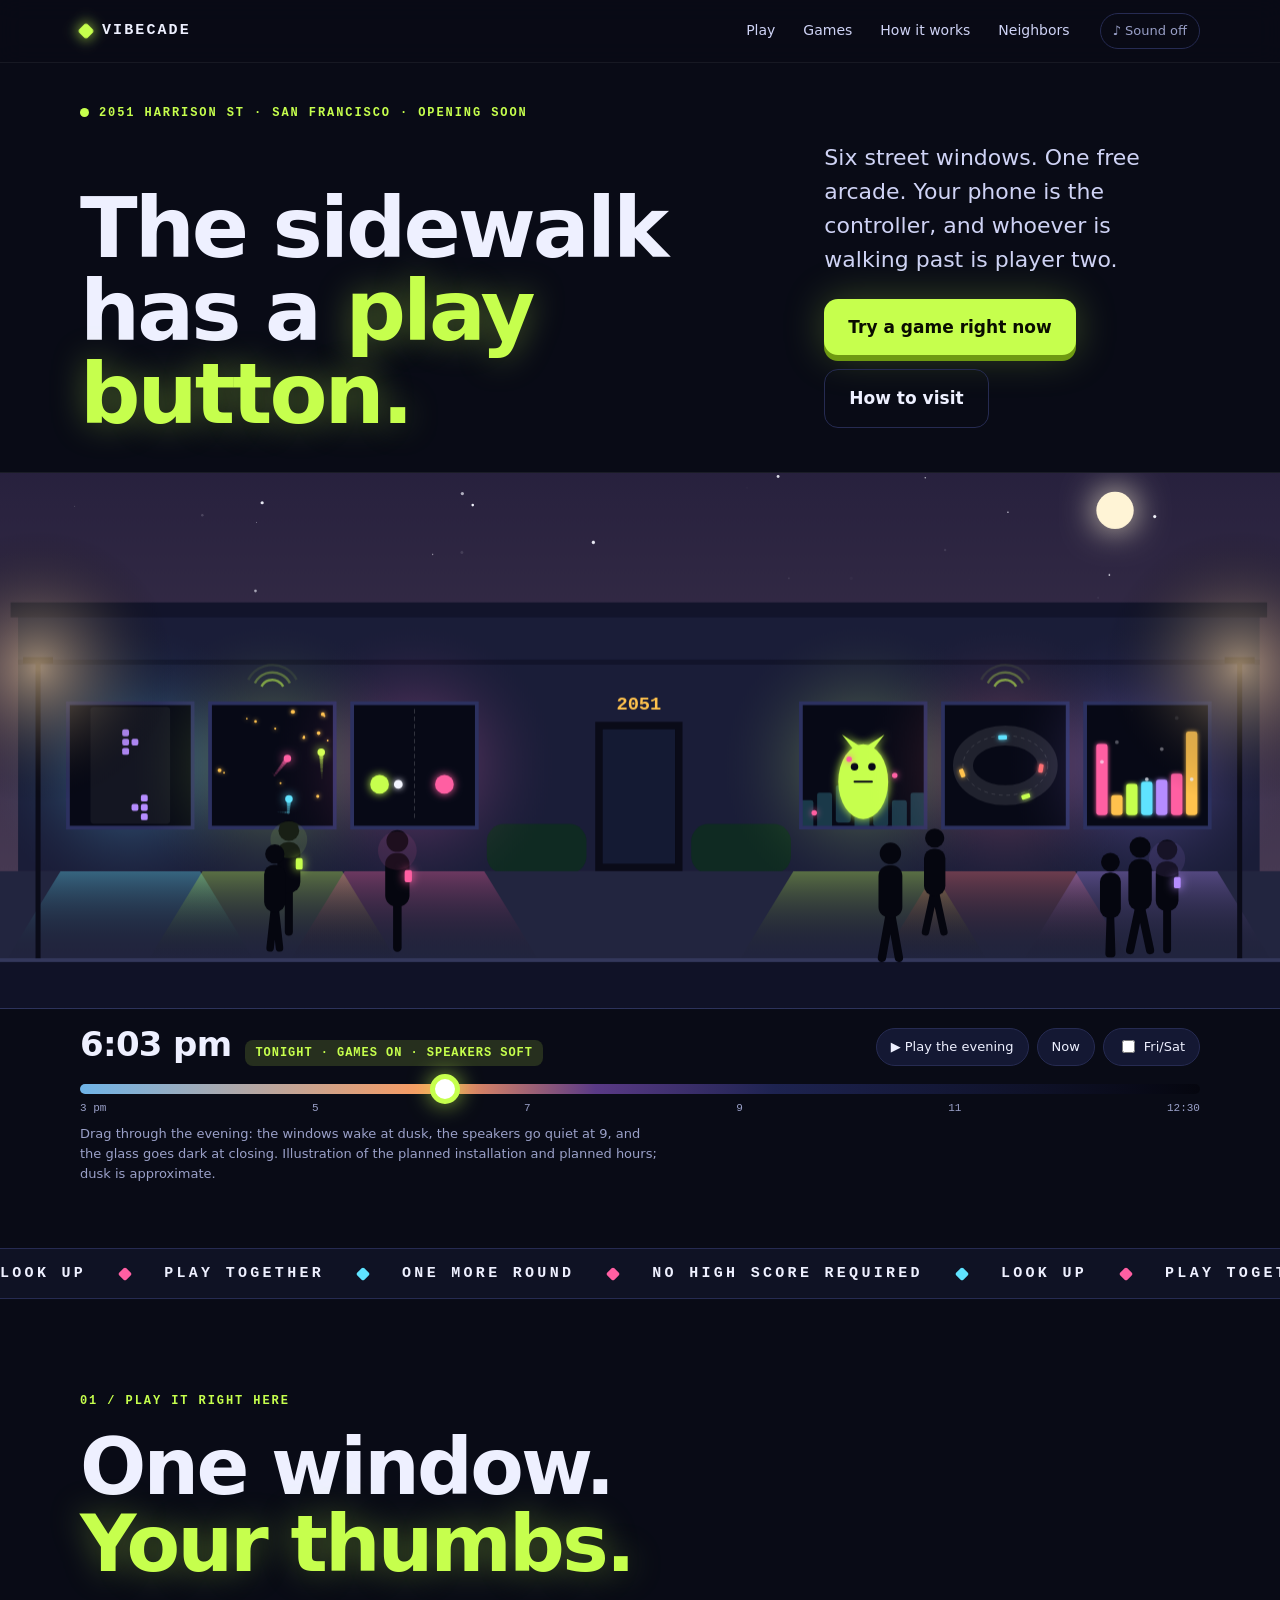
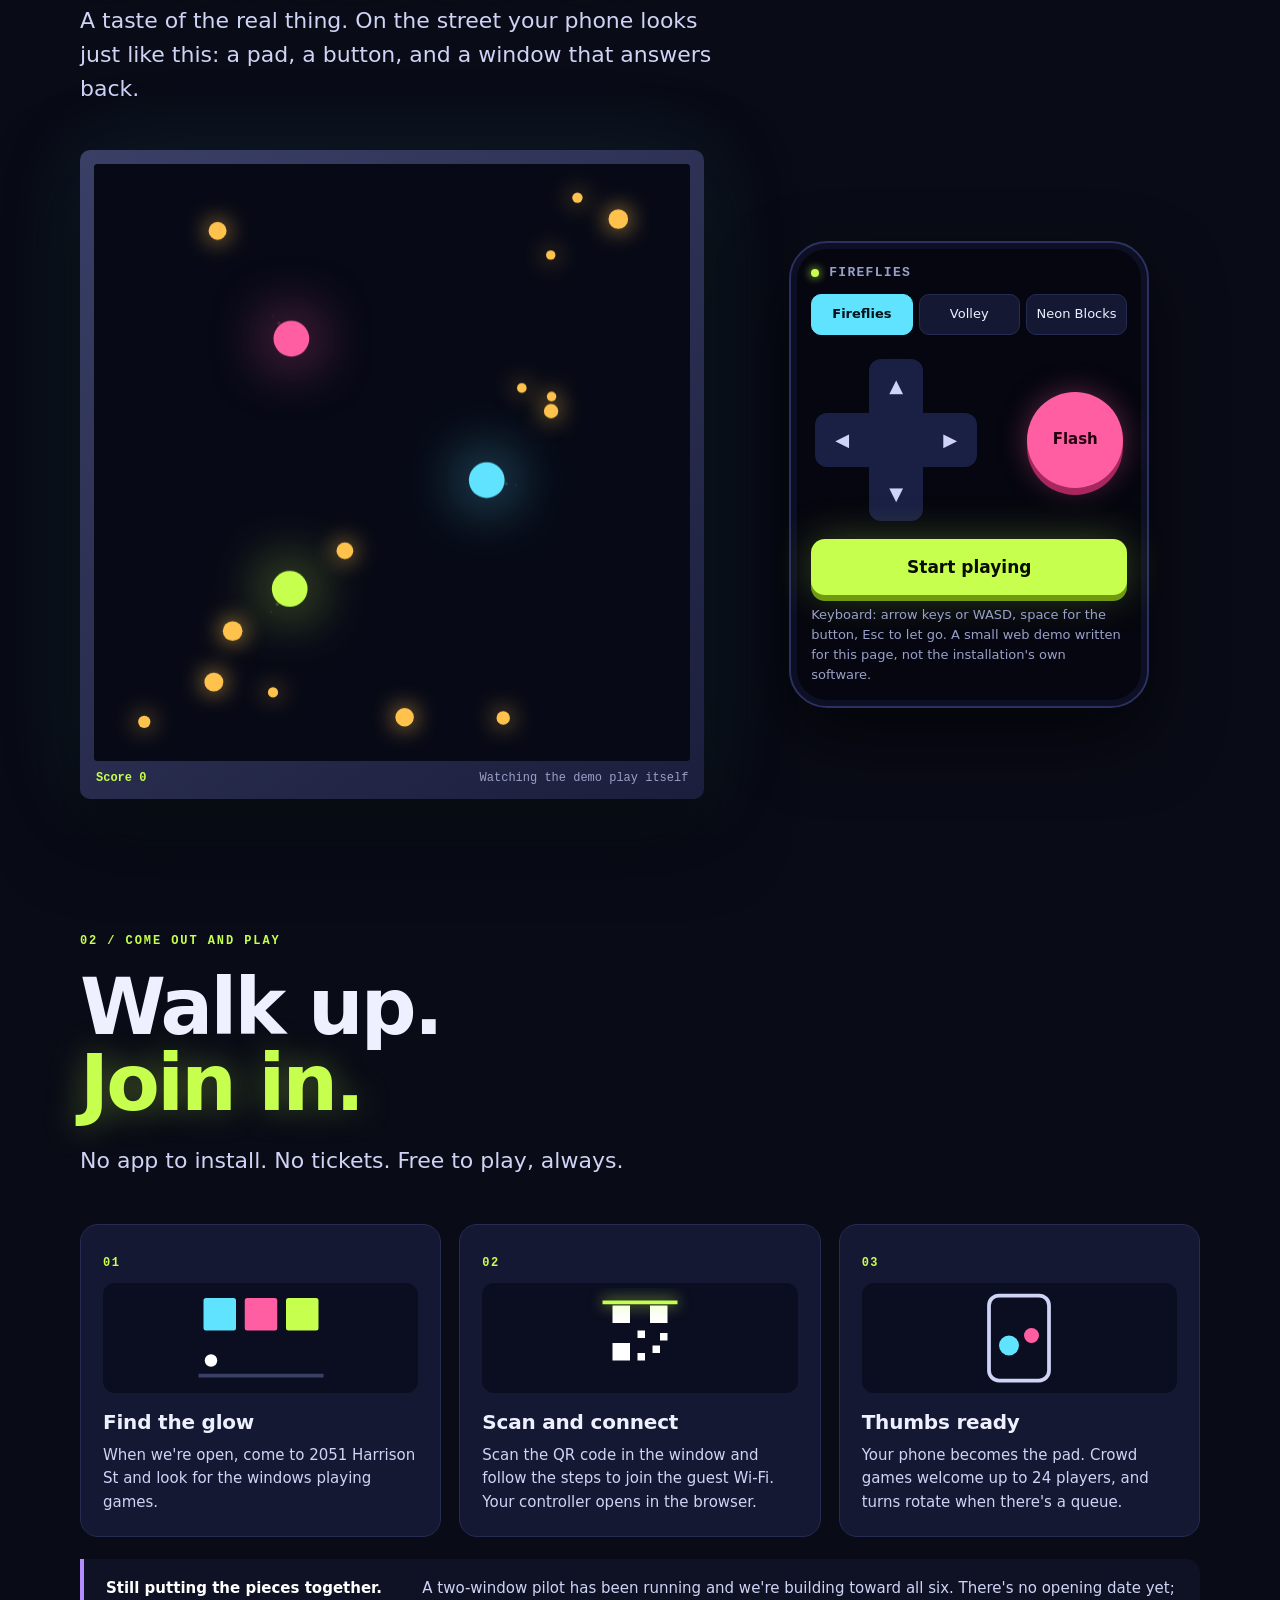
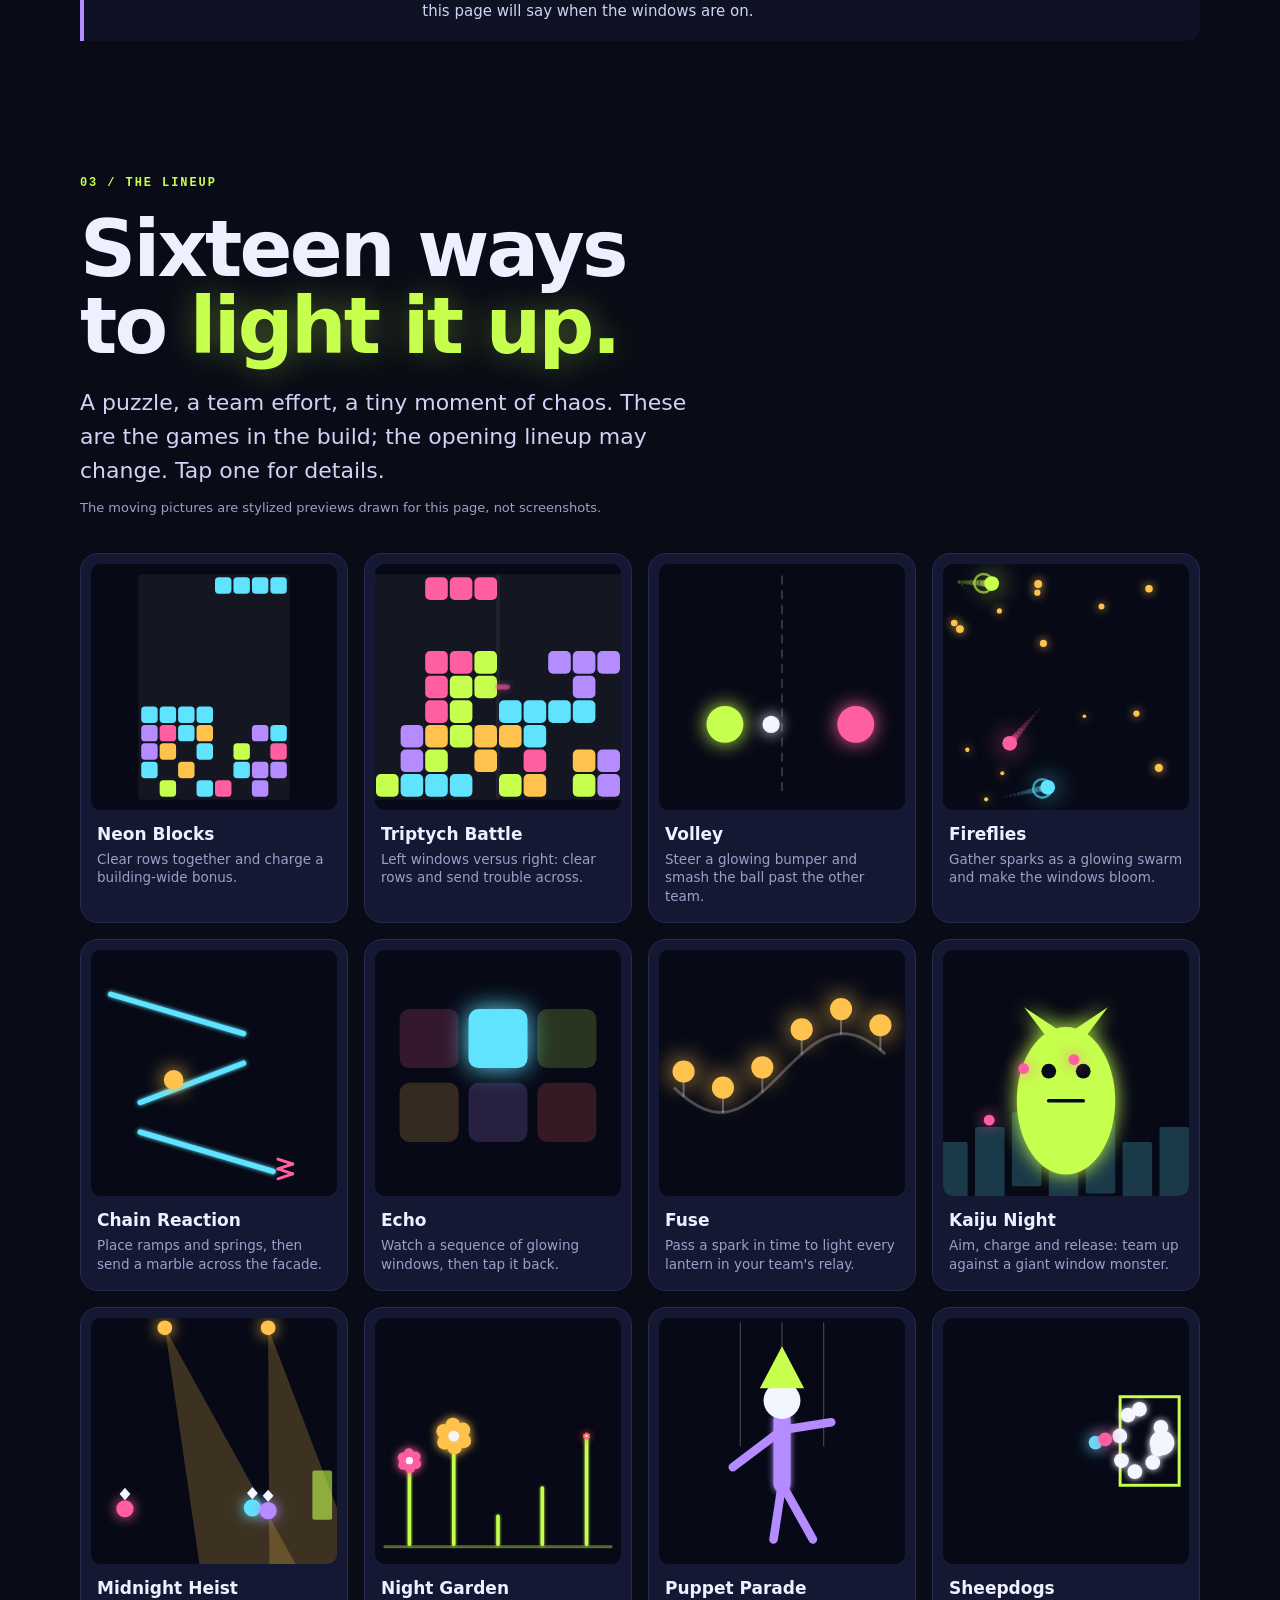
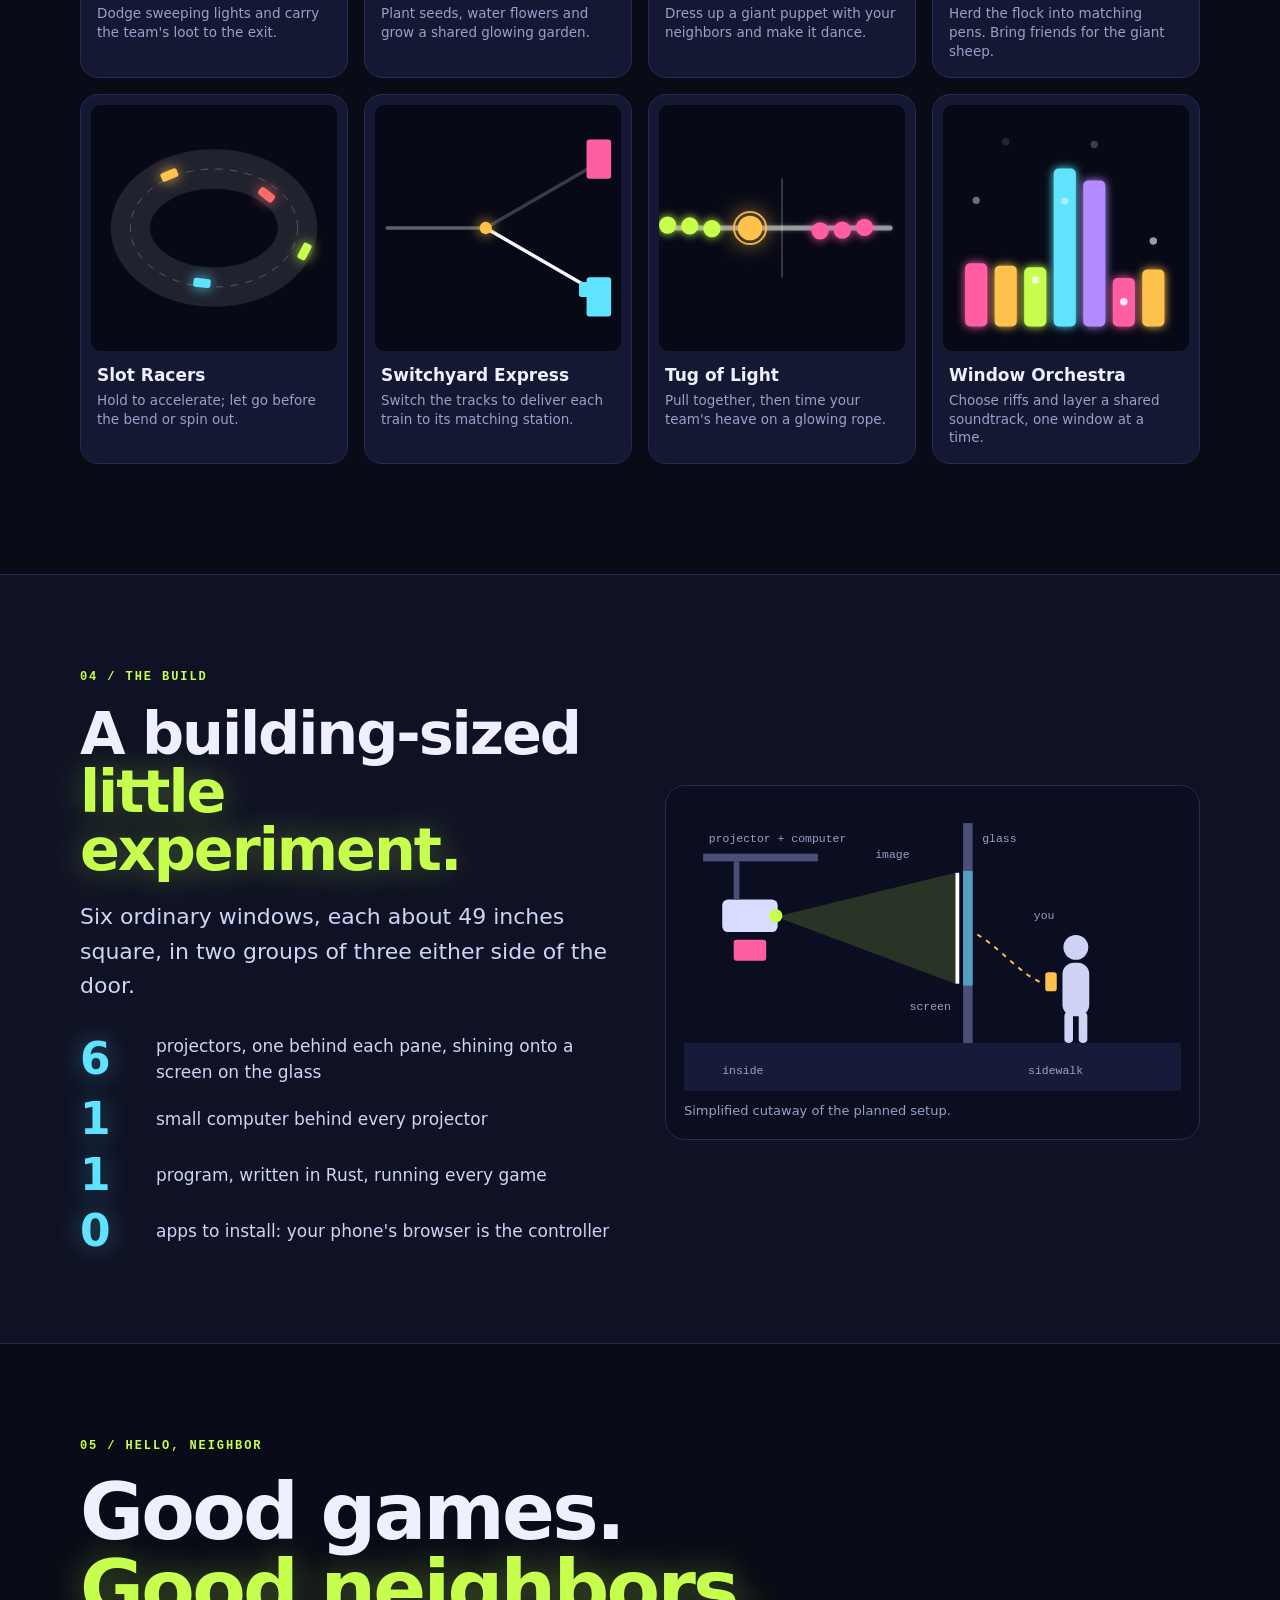
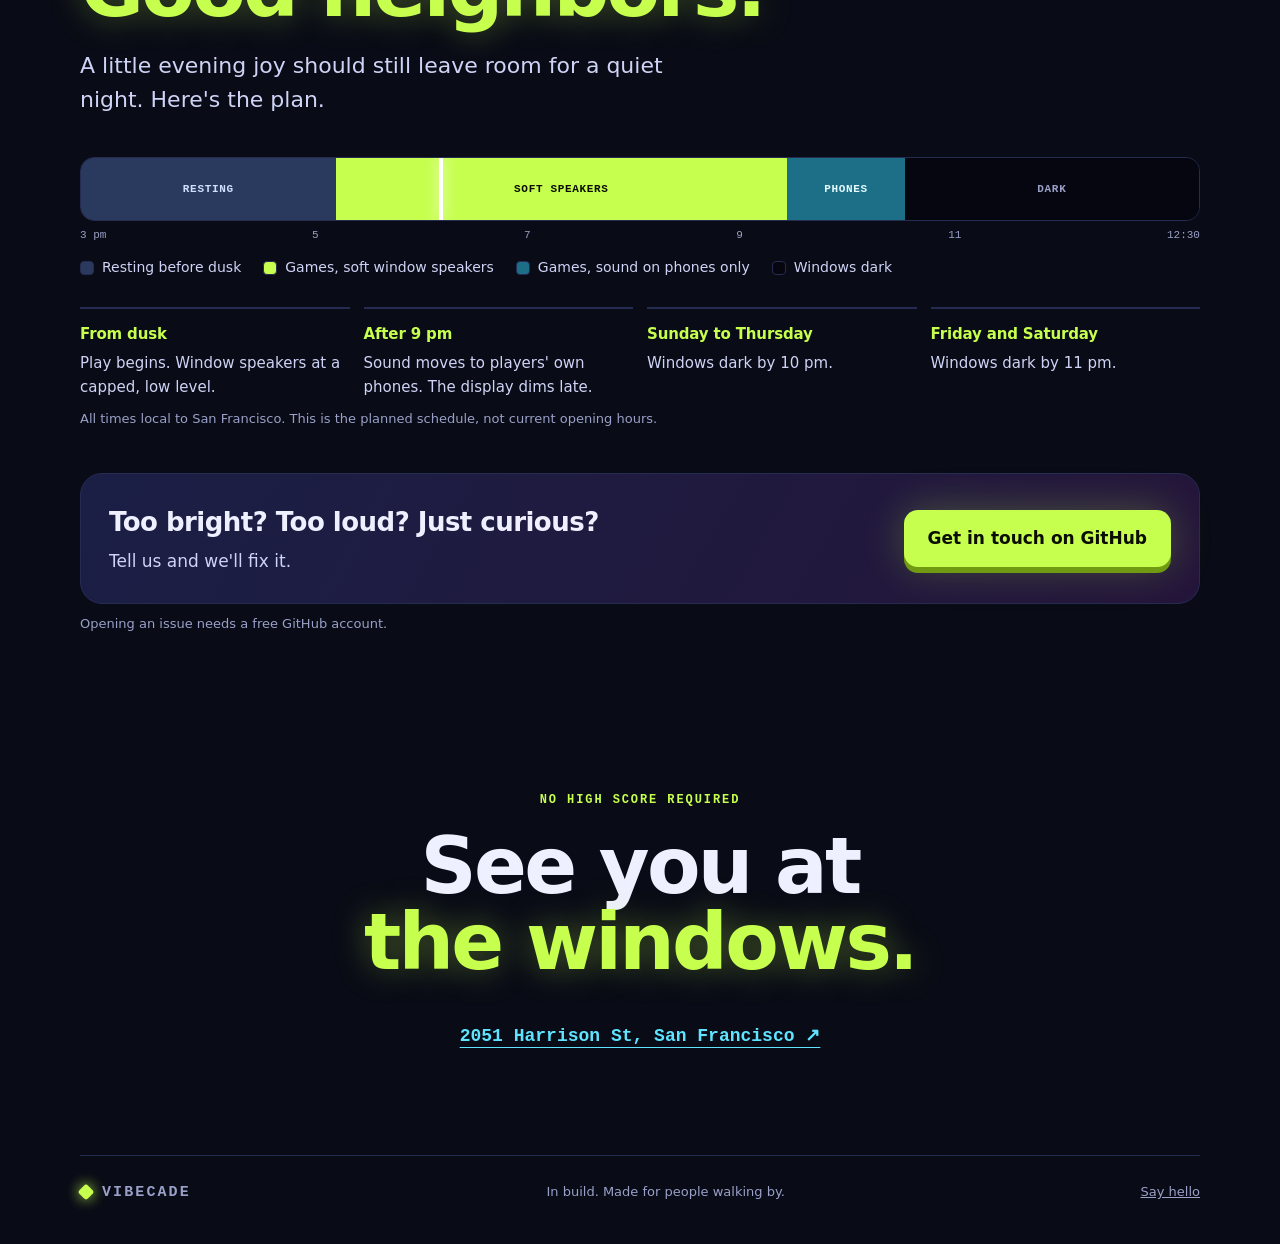
==== commit b50038c8: "Set public URLs and contributor note" ====
--- a/index.html
+++ b/index.html
@@ -9,7 +9,9 @@
 <meta property="og:title" content="Vibecade: the sidewalk has a play button">
 <meta property="og:description" content="Six windows. Your phone. Everyone's invited. A free neighborhood arcade, opening soon in San Francisco.">
 <meta property="og:type" content="website">
-<meta property="og:image" content="assets/og.png">
+<meta property="og:image" content="https://meawoppl.github.io/vibecade/assets/og.png">
+<meta property="og:url" content="https://meawoppl.github.io/vibecade/">
+<link rel="canonical" href="https://meawoppl.github.io/vibecade/">
 <meta name="twitter:card" content="summary_large_image">
 <link rel="icon" href="assets/favicon.svg" type="image/svg+xml">
 <link rel="manifest" href="manifest.webmanifest">
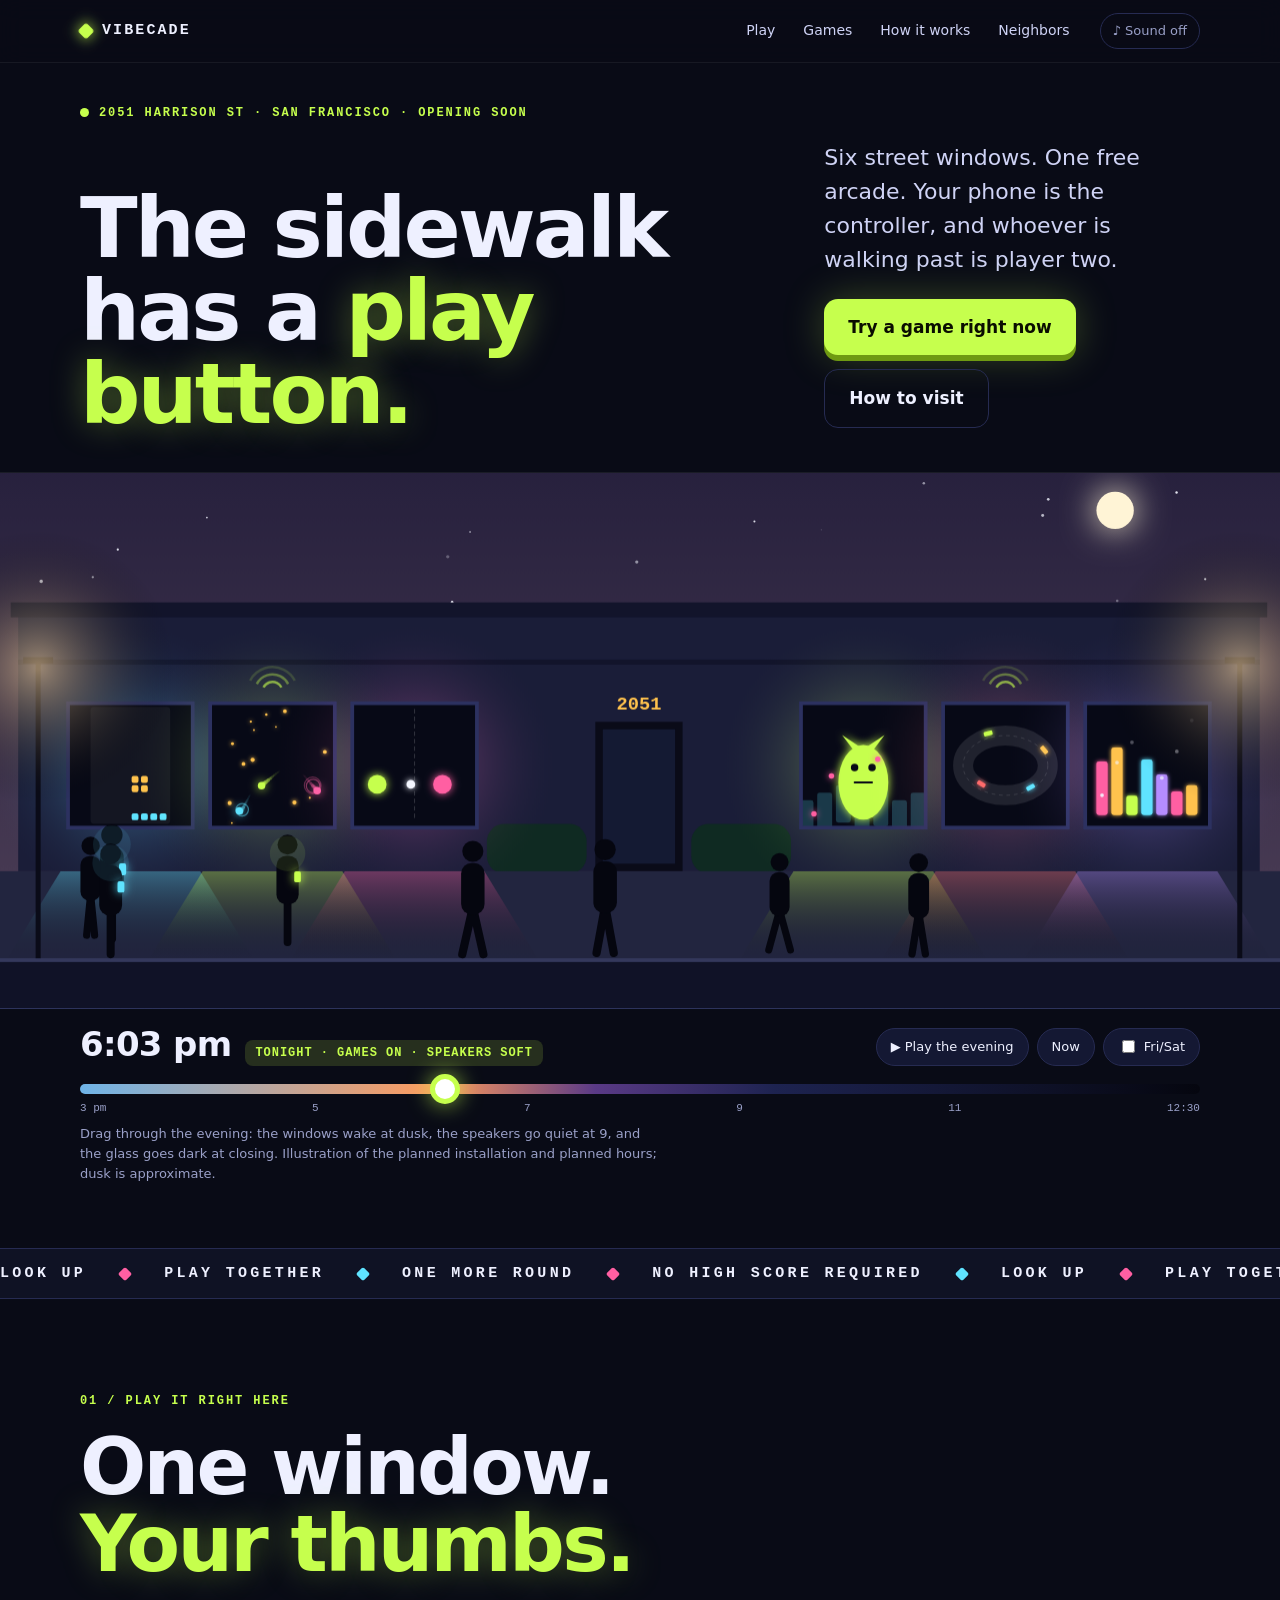
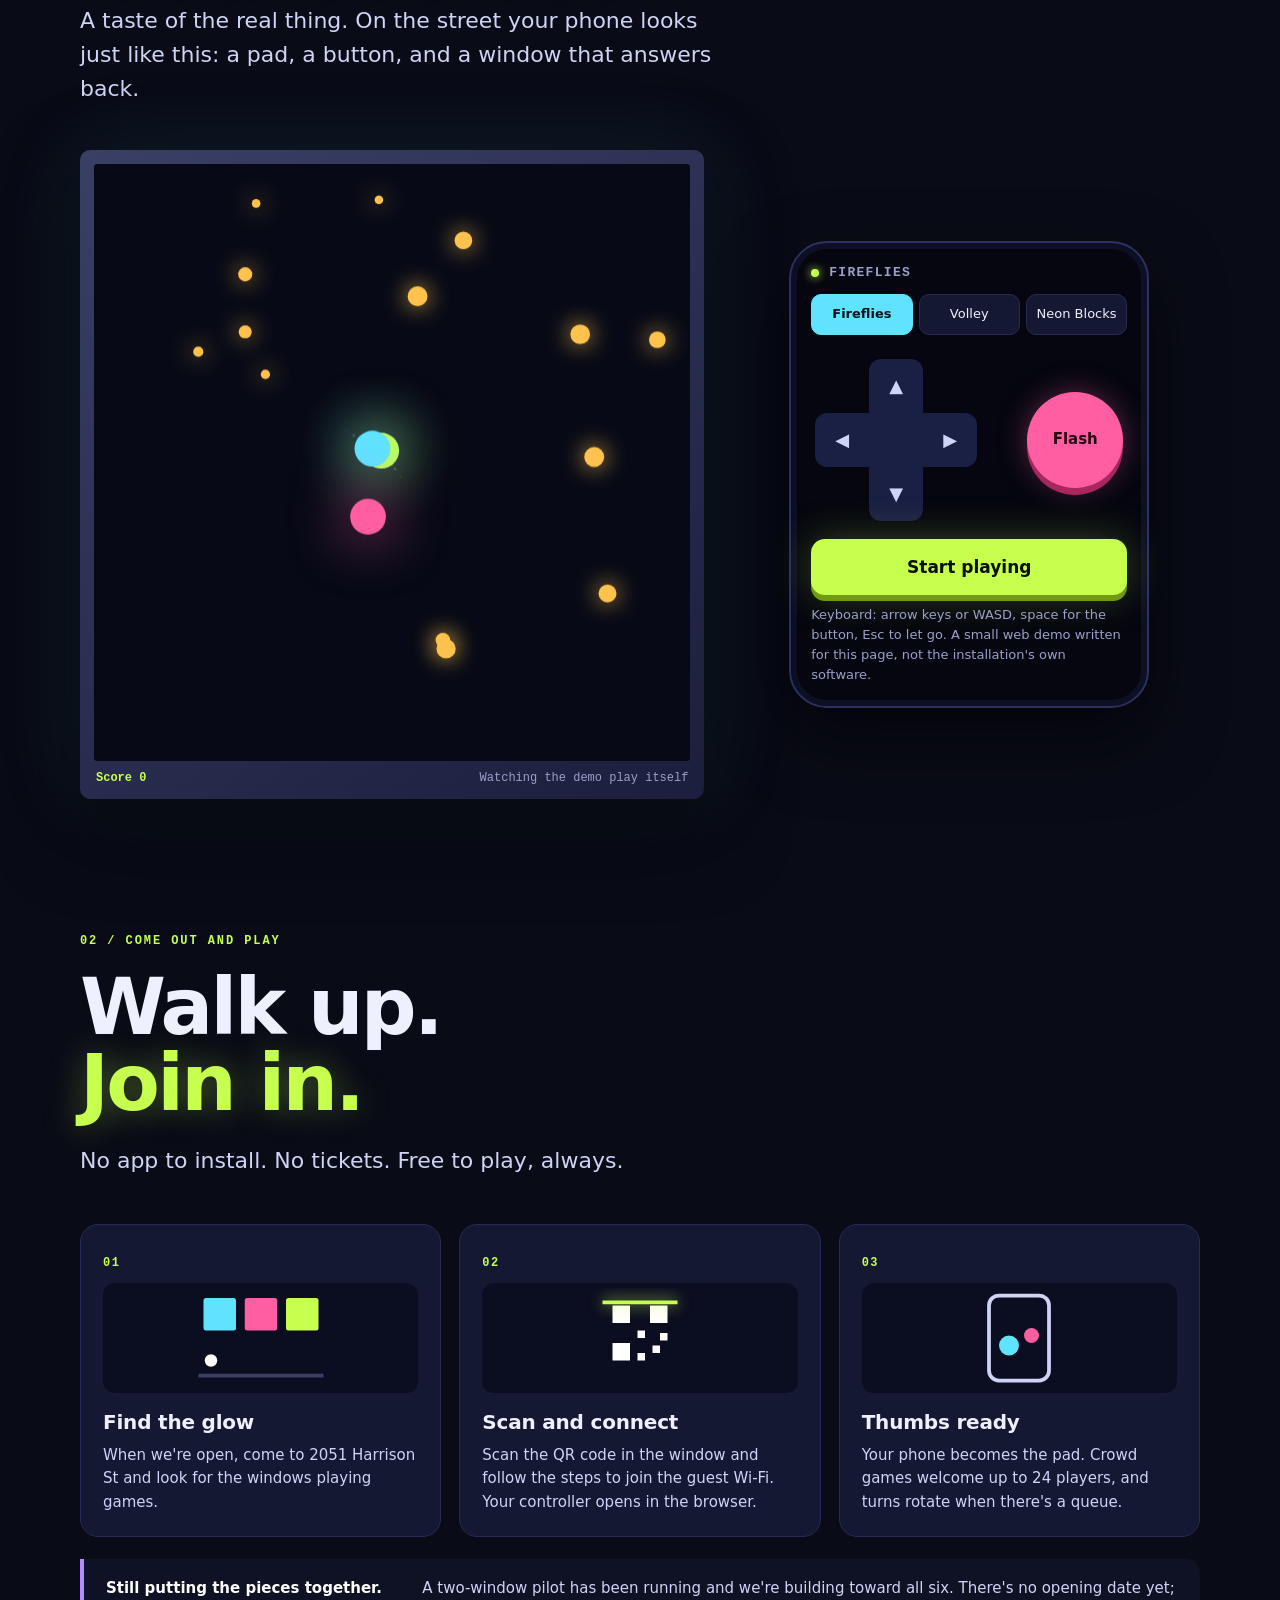
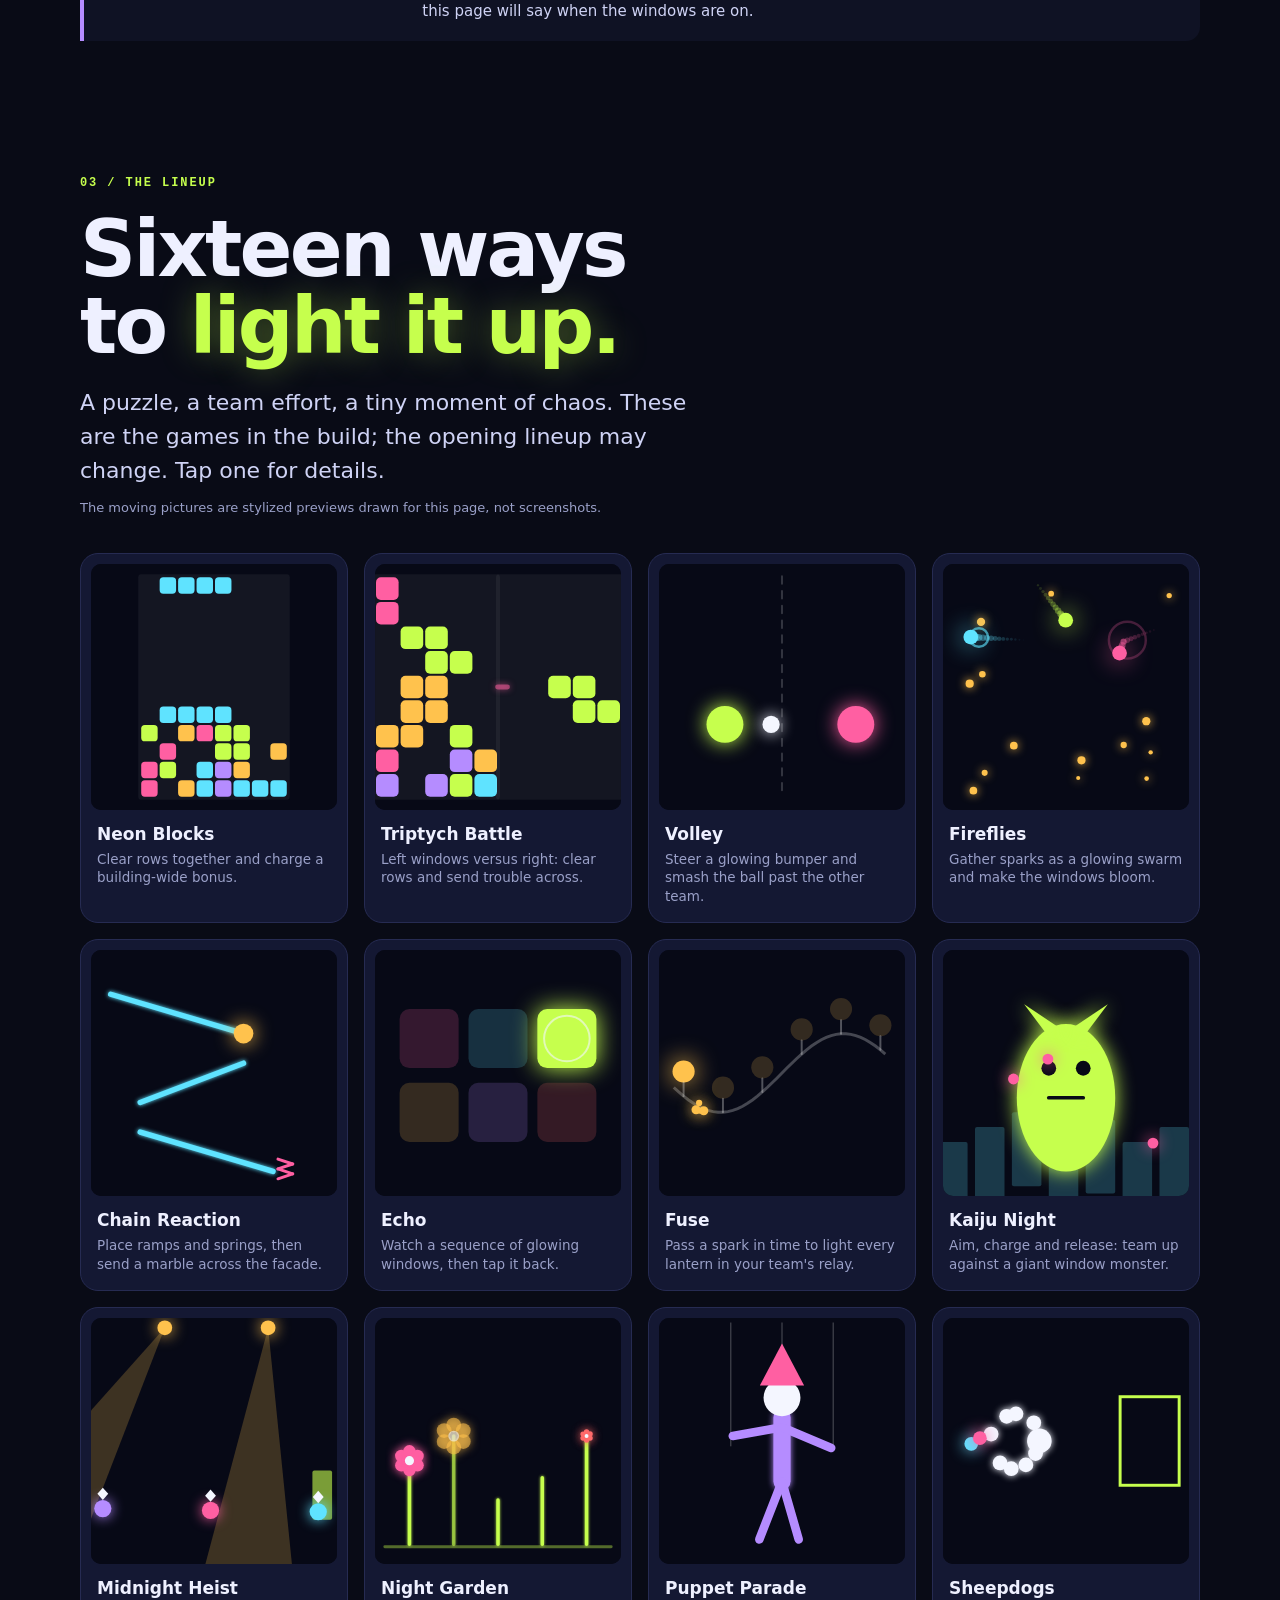
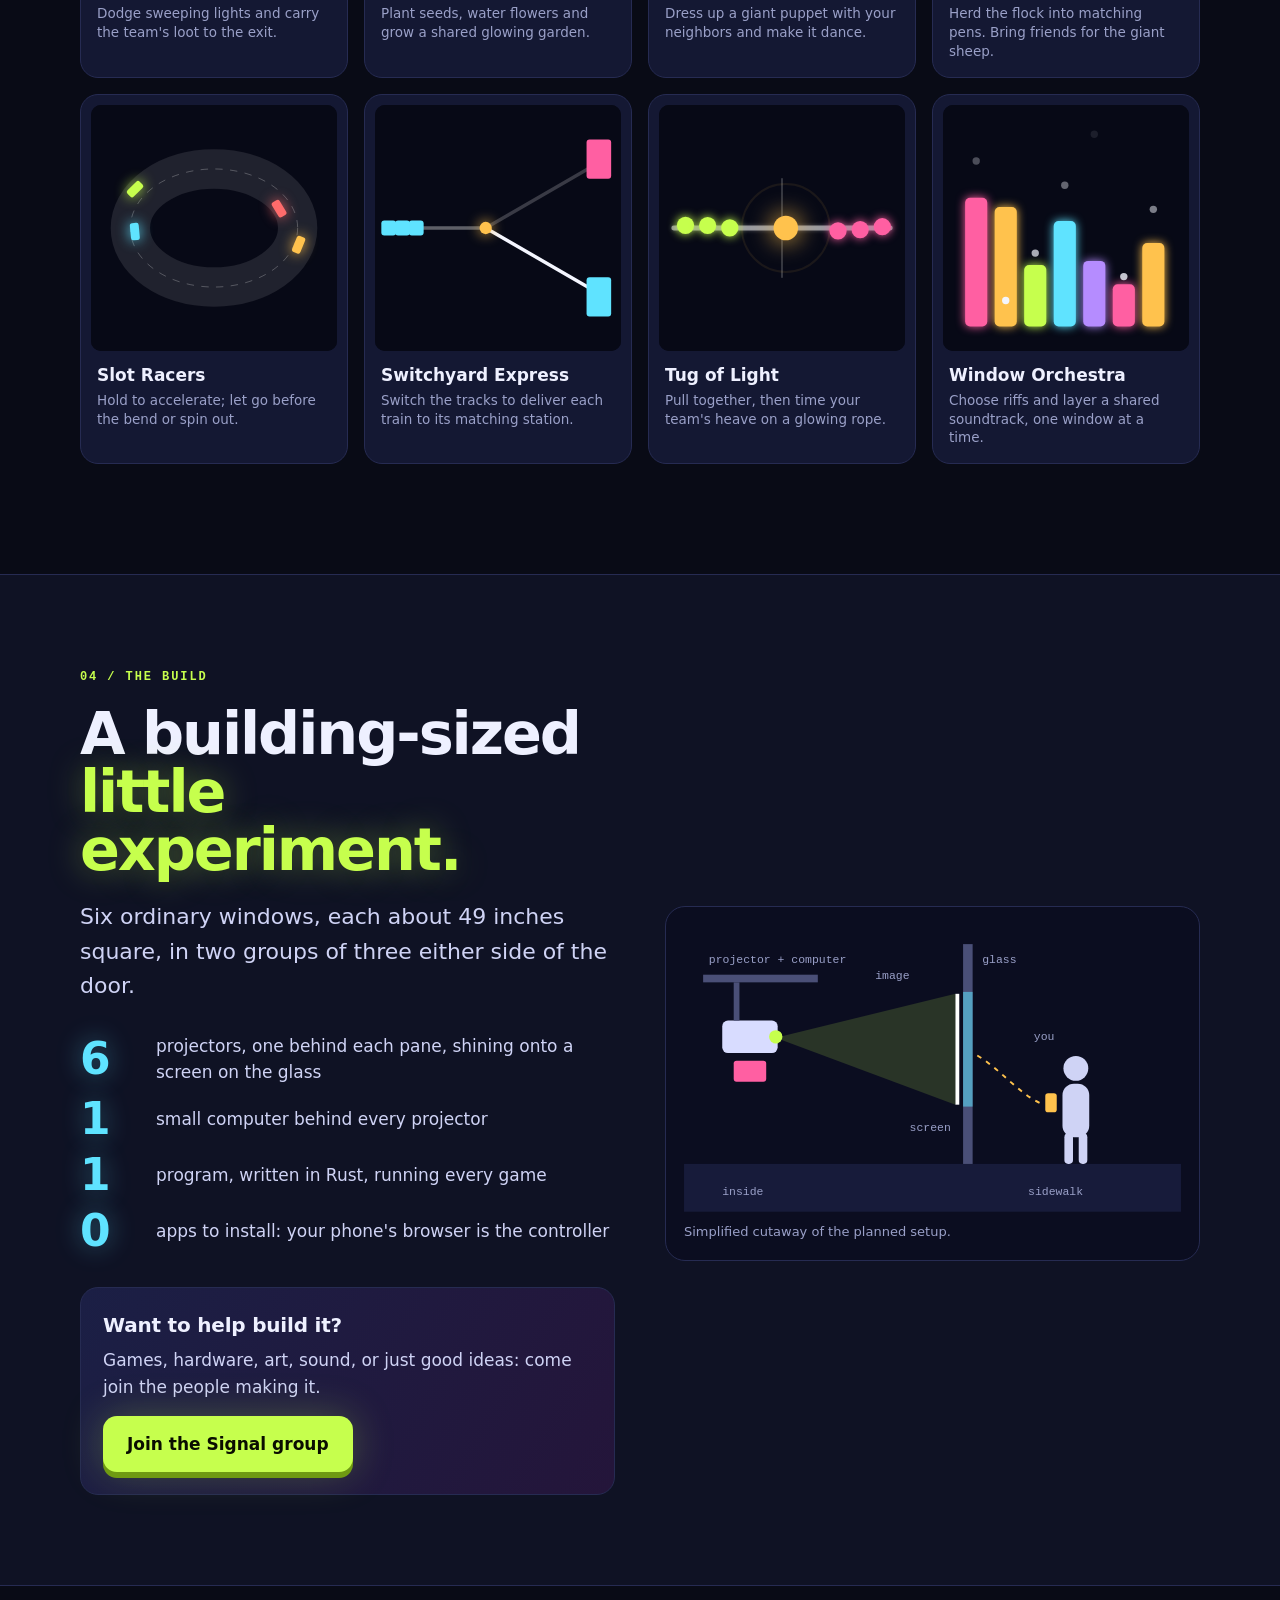
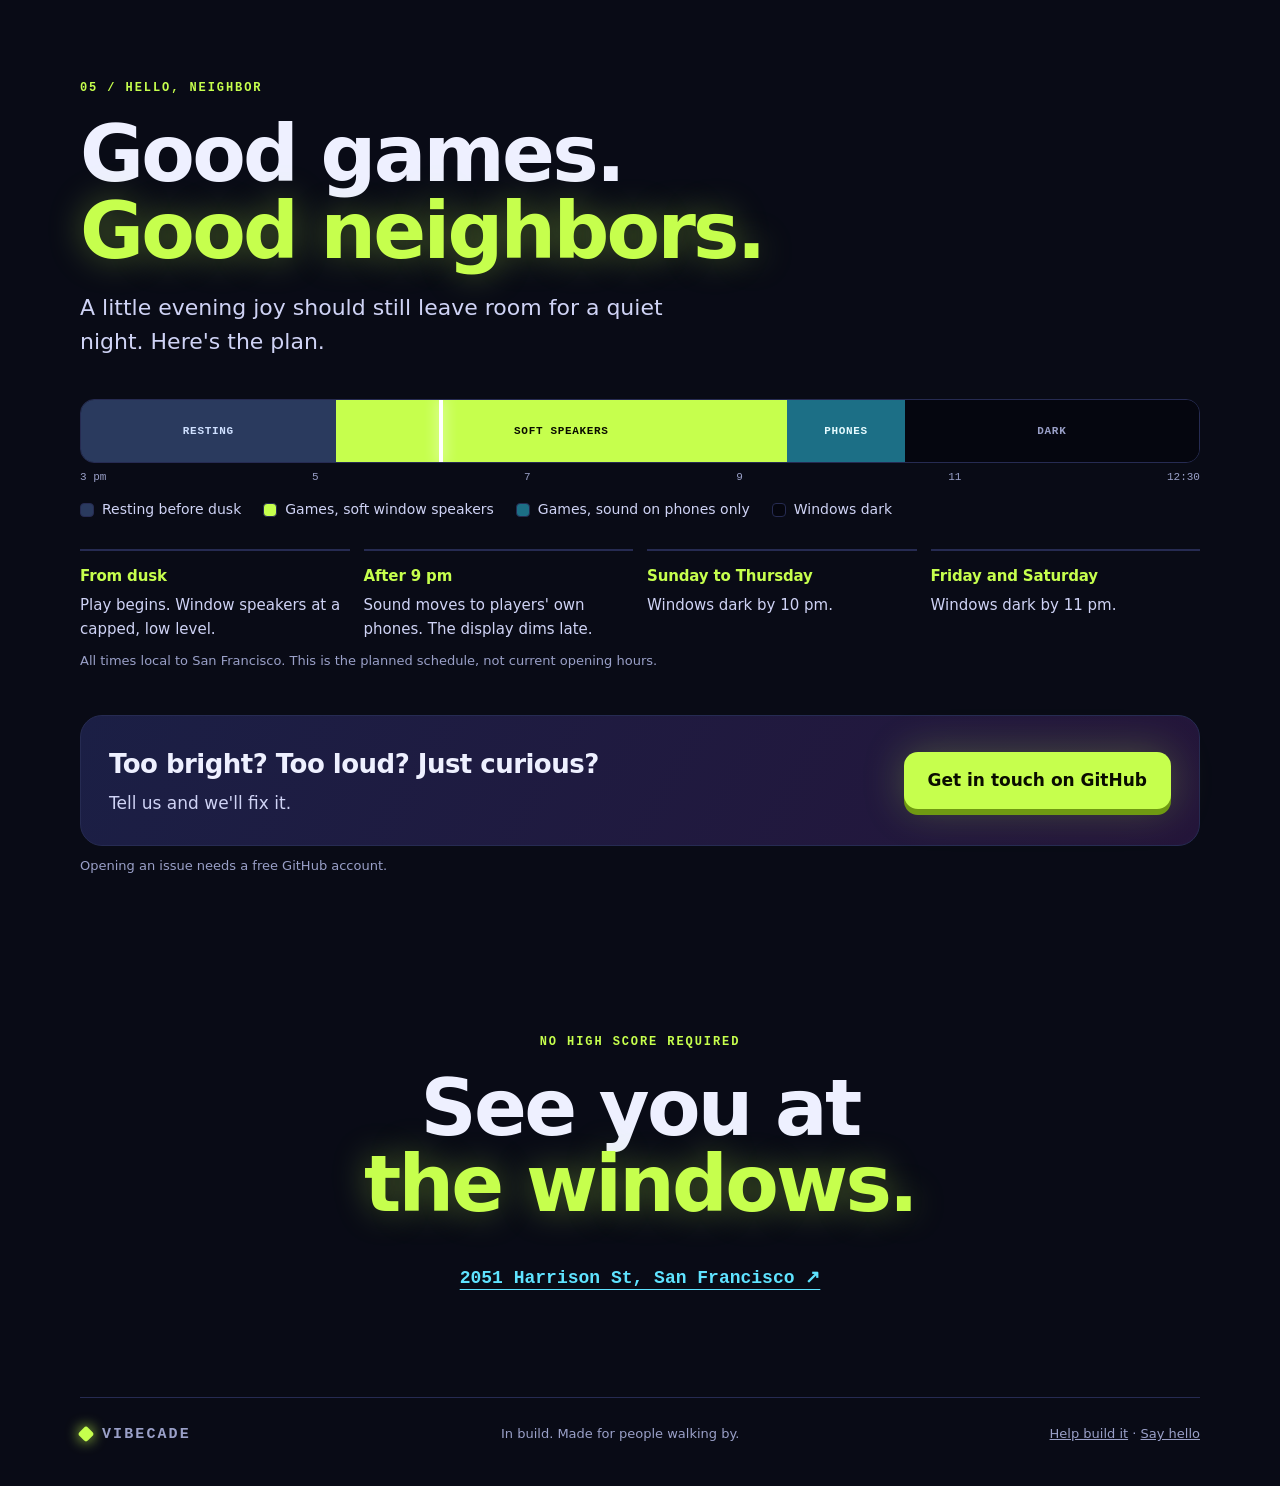
==== commit 807d4e84: "Add Signal group link for collaborators" ====
--- a/index.html
+++ b/index.html
@@ -183,6 +183,11 @@
         <li><b>1</b><span>program, written in Rust, running every game</span></li>
         <li><b>0</b><span>apps to install: your phone's browser is the controller</span></li>
       </ul>
+      <div class="join">
+        <h3>Want to help build it?</h3>
+        <p>Games, hardware, art, sound, or just good ideas: come join the people making it.</p>
+        <a class="btn primary" href="https://signal.group/#CjQKIG5qwFueCF-qaqTOhioCcmi90DtzoE_8ovRh37-499NJEhBf-iJCNDYFJZxIAXBF0kiO" rel="noopener">Join the Signal group</a>
+      </div>
     </div>
     <figure class="cutaway">
       <svg viewBox="0 0 520 300" role="img" aria-label="Cutaway diagram: a projector inside the building throws an image onto a screen behind the window glass, and a person on the sidewalk outside sees it and plays from a phone.">
@@ -266,7 +271,7 @@
 <footer class="wrap foot">
   <span class="brand"><span class="spark" aria-hidden="true"></span>VIBECADE</span>
   <span>In build. Made for people walking by.</span>
-  <a href="#neighbors">Say hello</a>
+  <span><a href="https://signal.group/#CjQKIG5qwFueCF-qaqTOhioCcmi90DtzoE_8ovRh37-499NJEhBf-iJCNDYFJZxIAXBF0kiO" rel="noopener">Help build it</a> · <a href="#neighbors">Say hello</a></span>
 </footer>
 
 <script src="arcade.js" defer></script>
--- a/style.css
+++ b/style.css
@@ -161,6 +161,8 @@
 .facts { list-style: none; padding: 0; margin: 30px 0 0; display: grid; gap: 12px; }
 .facts li { display: grid; grid-template-columns: 62px 1fr; align-items: center; gap: 14px; color: #cfd3f5; }
 .facts b { font: 800 44px/1 var(--display); color: var(--cyan); text-shadow: 0 0 26px rgba(95, 227, 255, 0.4); }
+.join { margin-top: 34px; padding: 22px; border: 1px solid var(--line); border-radius: 18px; background: linear-gradient(120deg, #1b1f45, #24153a); }
+.join p { margin: 0 0 16px; color: #cfd3f5; }
 .cutaway { margin: 0; background: #0b0d20; border: 1px solid var(--line); border-radius: 20px; padding: 18px; }
 .cut-floor { fill: #171b3a; } .cut-wall { fill: #4a4f77; } .cut-glass { fill: var(--cyan); opacity: 0.55; } .cut-screen { fill: #fff; }
 .cut-beam { fill: var(--lime); opacity: 0.16; animation: beam 3s ease-in-out infinite; } @keyframes beam { 50% { opacity: 0.3; } }
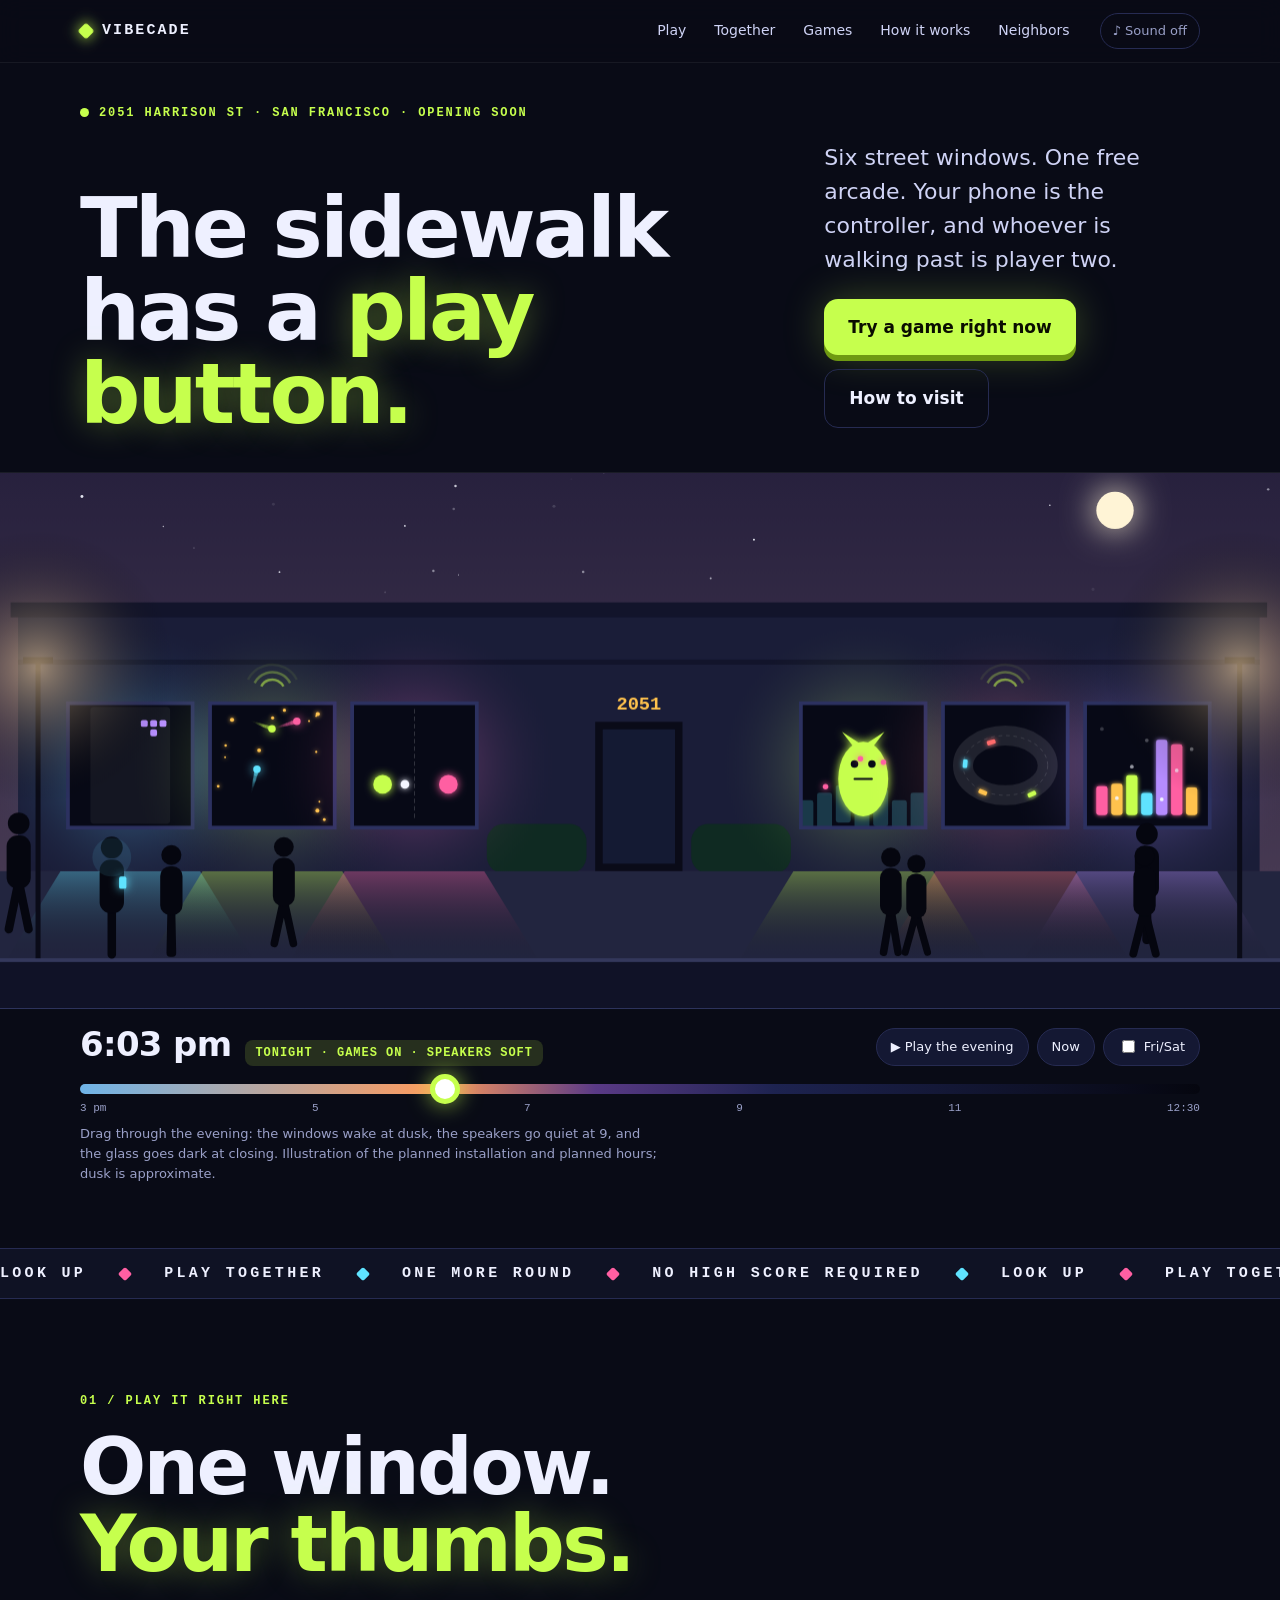
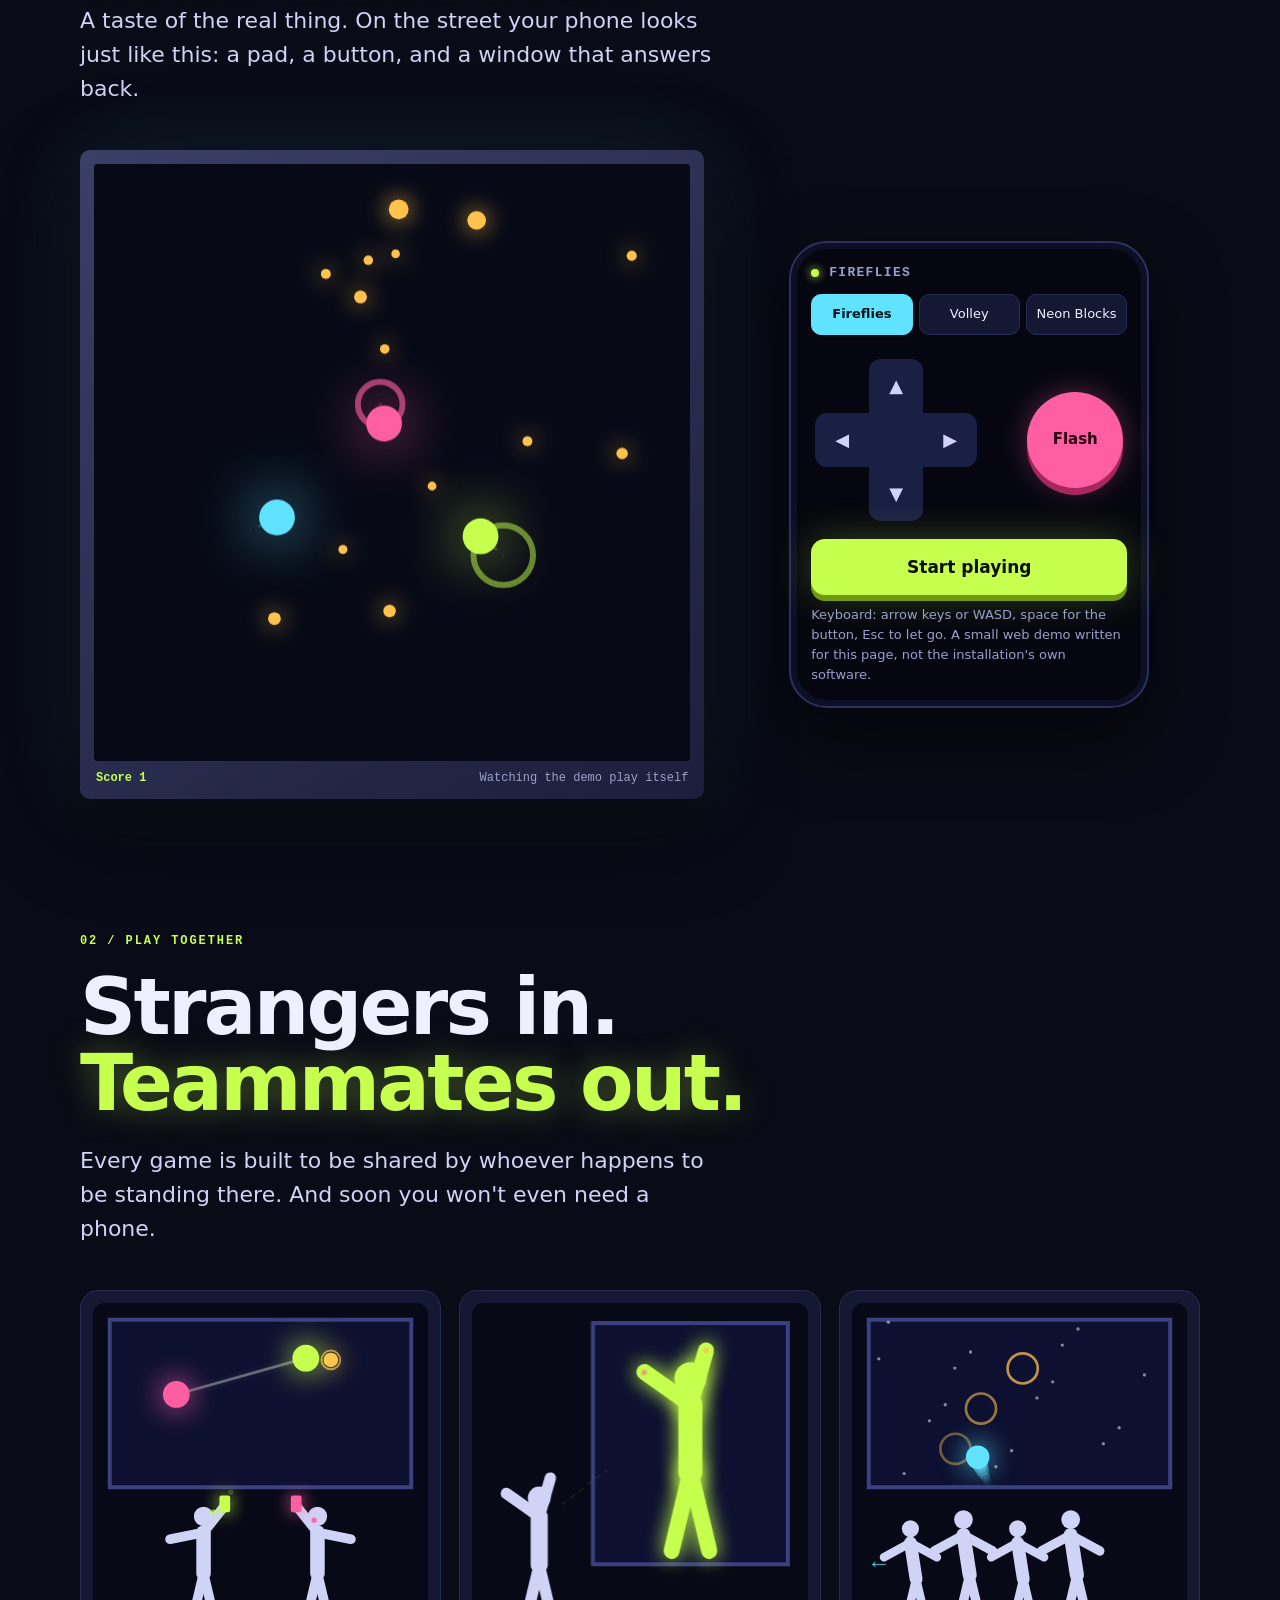
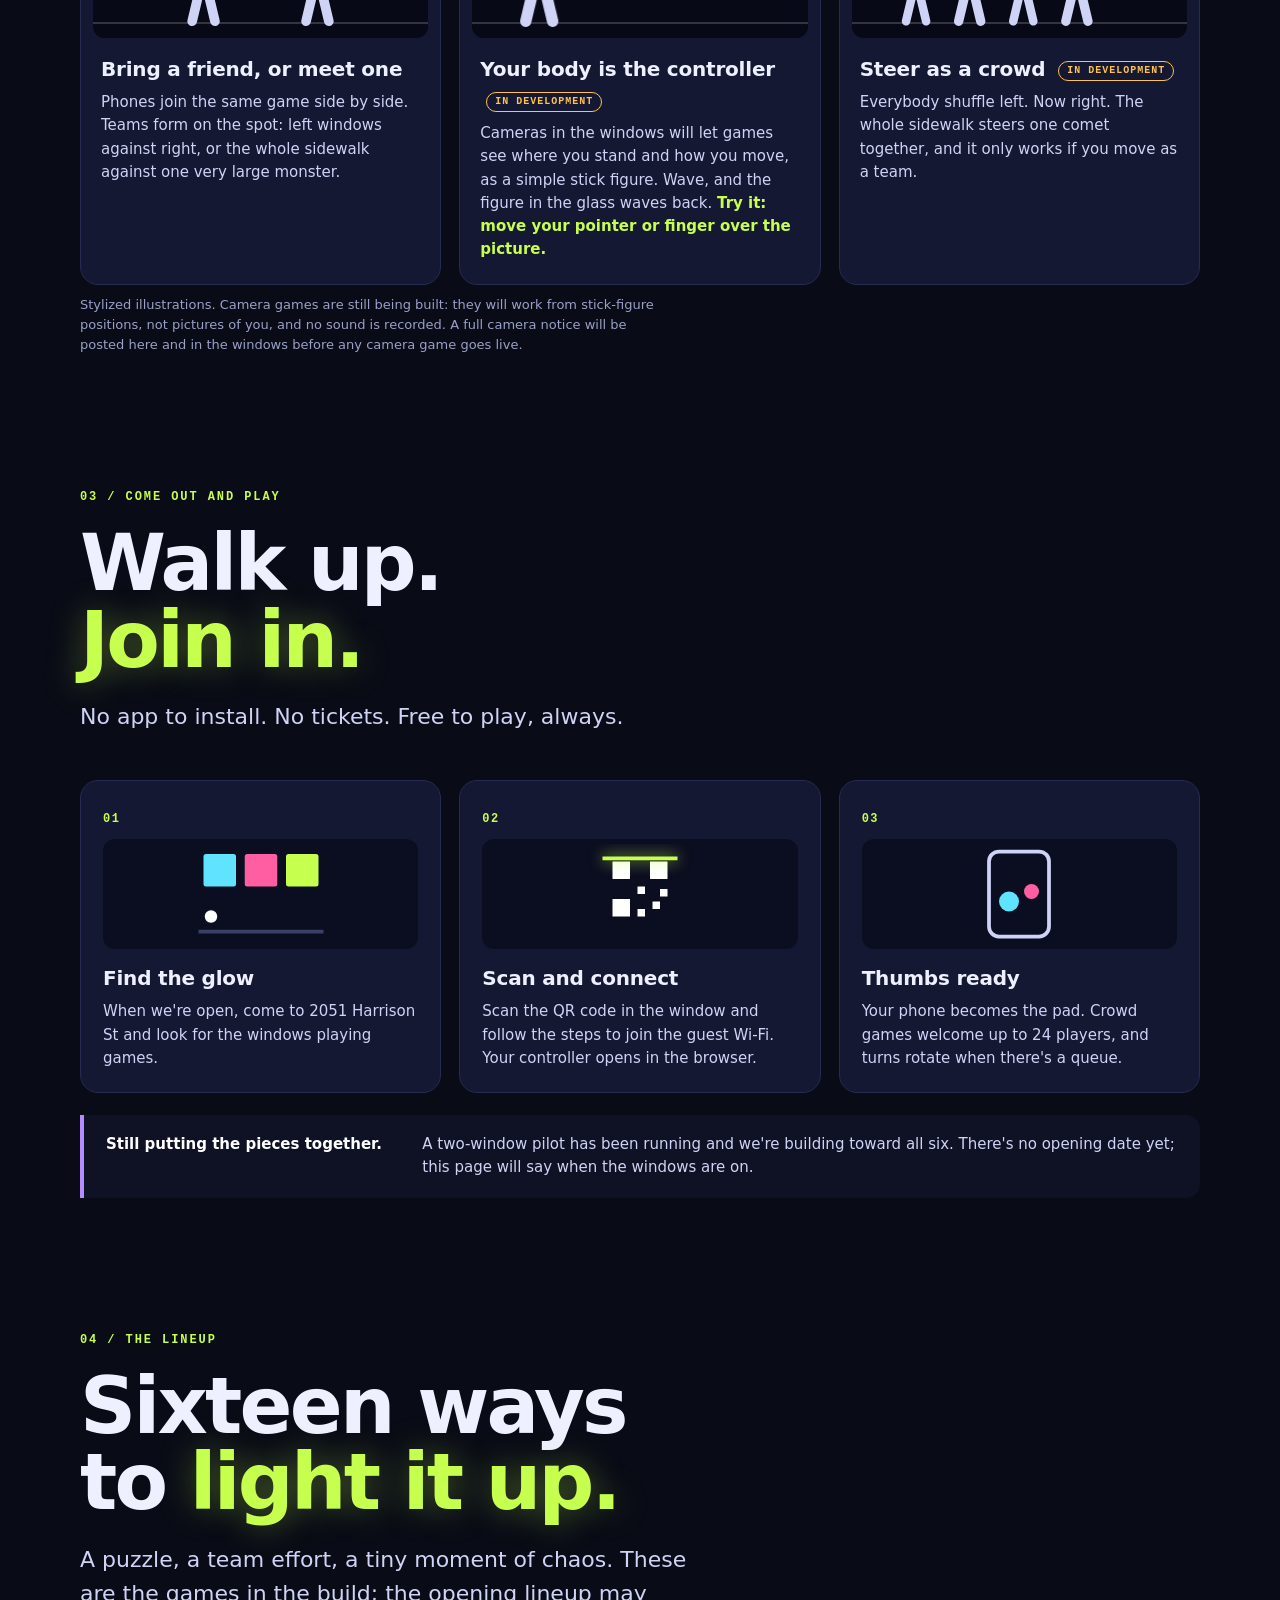
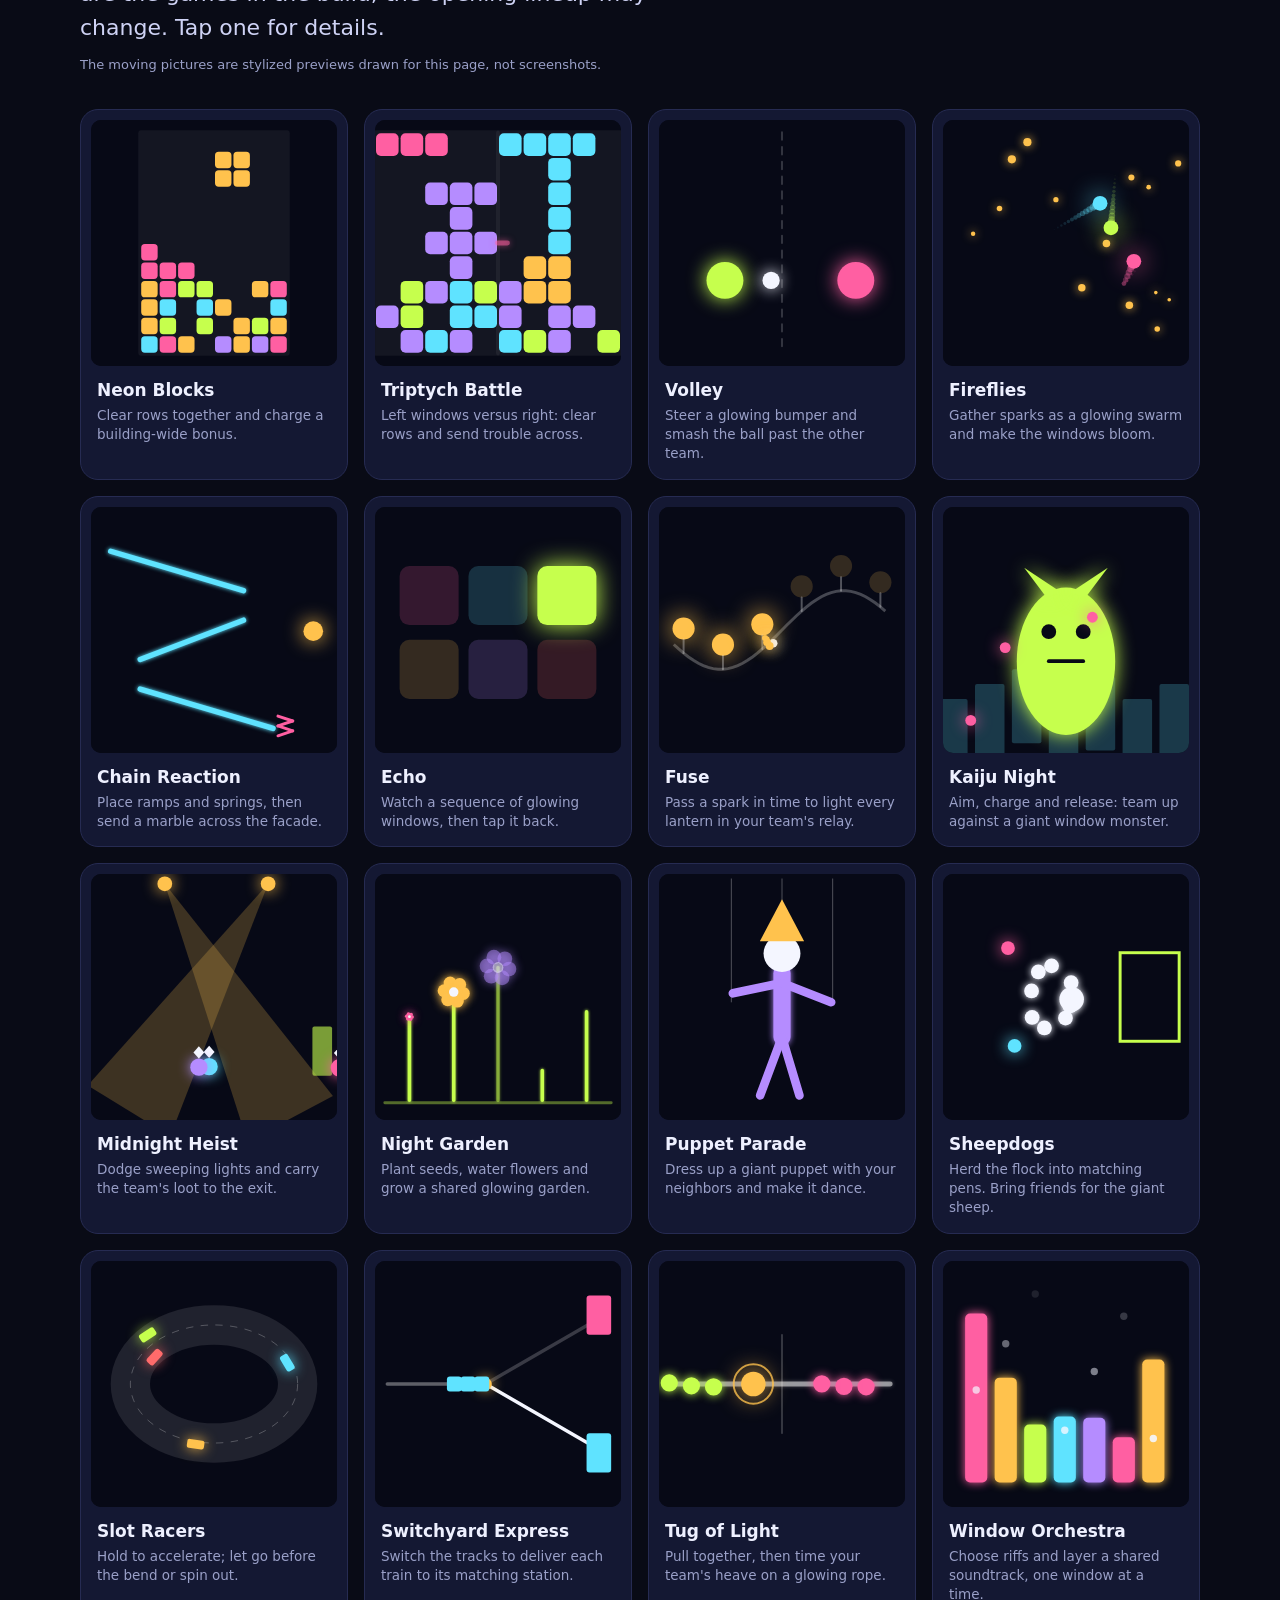
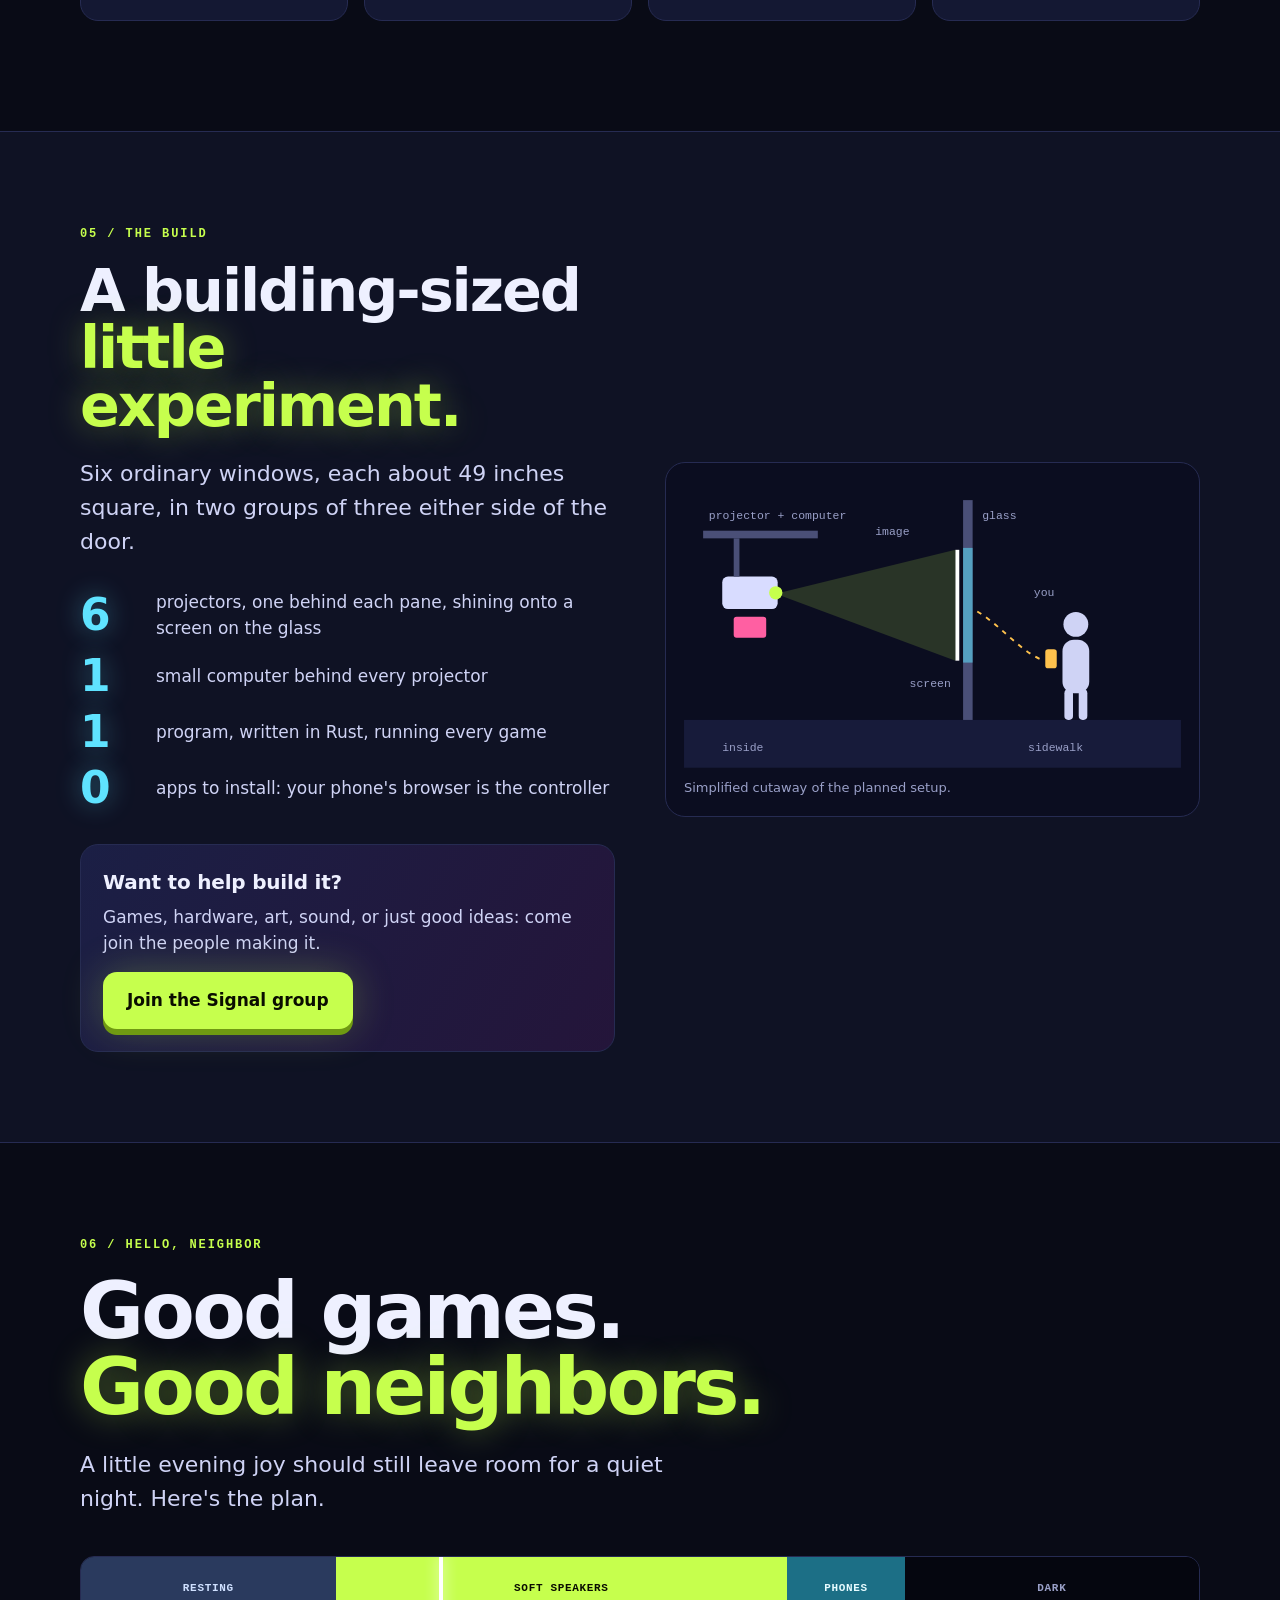
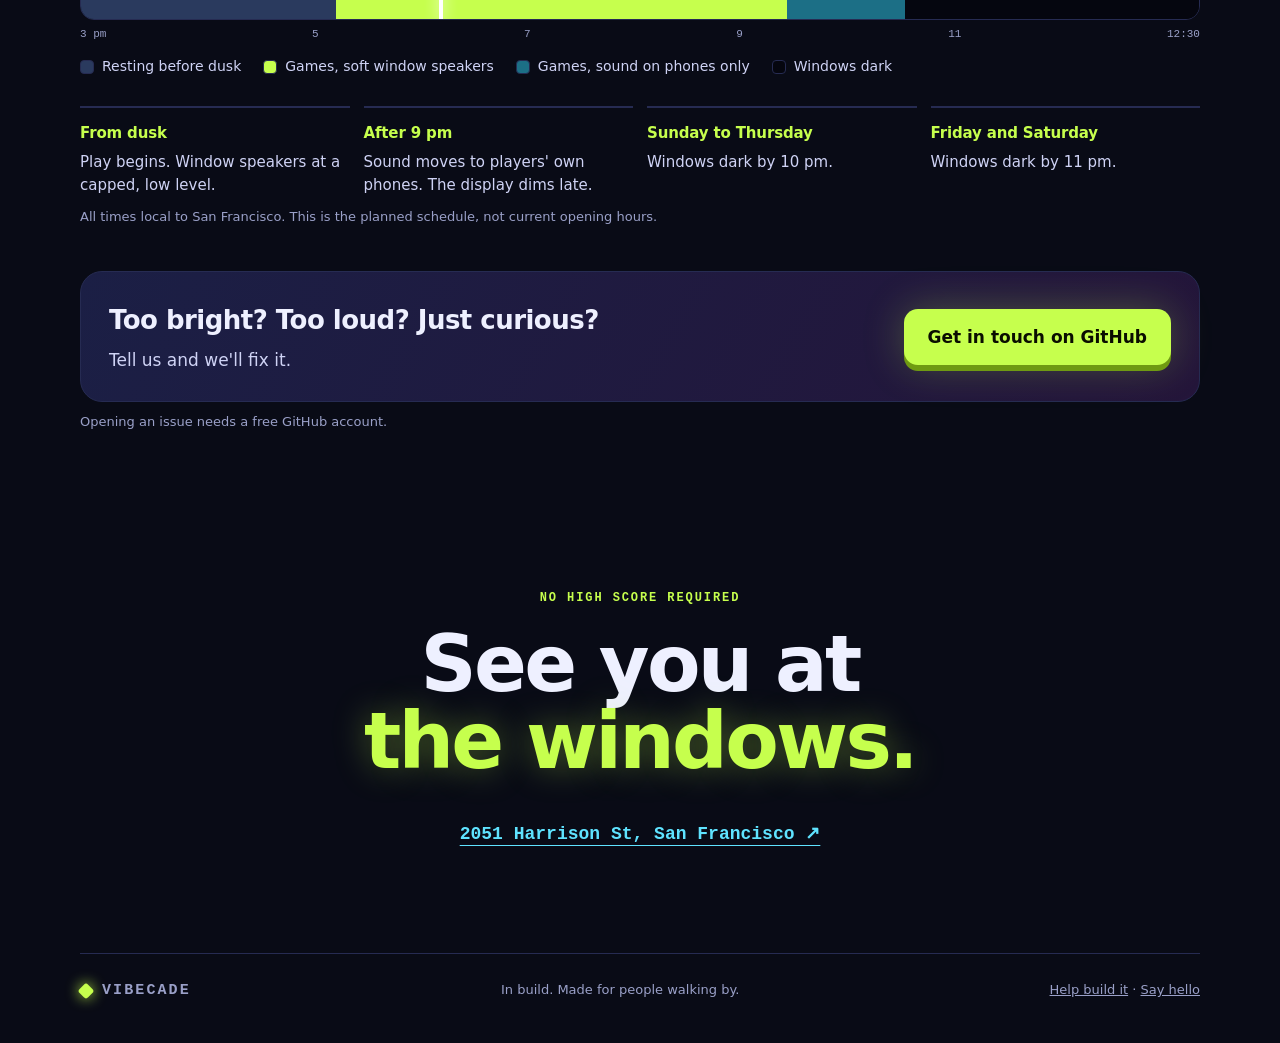
==== commit bfaec641: "Add play-together and body-control section" ====
--- a/index.html
+++ b/index.html
@@ -24,6 +24,7 @@
   <a class="brand" href="./" aria-label="Vibecade home"><span class="spark" aria-hidden="true"></span>VIBECADE</a>
   <nav aria-label="Main">
     <a href="#play">Play</a>
+    <a href="#together">Together</a>
     <a href="#games">Games</a>
     <a href="#how">How it works</a>
     <a href="#neighbors">Neighbors</a>
@@ -105,8 +106,32 @@
   </div>
 </section>
 
+<section class="wrap section" id="together" aria-labelledby="together-title">
+  <p class="eyebrow">02 / Play together</p>
+  <h2 id="together-title">Strangers in.<br><em>Teammates out.</em></h2>
+  <p class="lede narrow">Every game is built to be shared by whoever happens to be standing there. And soon you won't even need a phone.</p>
+  <ul class="trio">
+    <li>
+      <span class="trio-screen" data-sim="duo"></span>
+      <h3>Bring a friend, or meet one</h3>
+      <p>Phones join the same game side by side. Teams form on the spot: left windows against right, or the whole sidewalk against one very large monster.</p>
+    </li>
+    <li>
+      <span class="trio-screen" data-sim="mirror" data-aim></span>
+      <h3>Your body is the controller <span class="tag">In development</span></h3>
+      <p>Cameras in the windows will let games see where you stand and how you move, as a simple stick figure. Wave, and the figure in the glass waves back. <strong>Try it: move your pointer or finger over the picture.</strong></p>
+    </li>
+    <li>
+      <span class="trio-screen" data-sim="steer"></span>
+      <h3>Steer as a crowd <span class="tag">In development</span></h3>
+      <p>Everybody shuffle left. Now right. The whole sidewalk steers one comet together, and it only works if you move as a team.</p>
+    </li>
+  </ul>
+  <p class="fine">Stylized illustrations. Camera games are still being built: they will work from stick-figure positions, not pictures of you, and no sound is recorded. A full camera notice will be posted here and in the windows before any camera game goes live.</p>
+</section>
+
 <section class="wrap section" id="visit" aria-labelledby="visit-title">
-  <p class="eyebrow">02 / Come out and play</p>
+  <p class="eyebrow">03 / Come out and play</p>
   <h2 id="visit-title">Walk up.<br><em>Join in.</em></h2>
   <p class="lede narrow">No app to install. No tickets. Free to play, always.</p>
   <ol class="steps">
@@ -133,7 +158,7 @@
 </section>
 
 <section class="wrap section" id="games" aria-labelledby="games-title">
-  <p class="eyebrow">03 / The lineup</p>
+  <p class="eyebrow">04 / The lineup</p>
   <h2 id="games-title">Sixteen ways<br>to <em>light it up.</em></h2>
   <p class="lede narrow">A puzzle, a team effort, a tiny moment of chaos. These are the games in the build; the opening lineup may change. Tap one for details.</p>
   <p class="fine">The moving pictures are stylized previews drawn for this page, not screenshots.</p>
@@ -174,7 +199,7 @@
 <section class="band" id="how" aria-labelledby="how-title">
   <div class="wrap section split">
     <div>
-      <p class="eyebrow">04 / The build</p>
+      <p class="eyebrow">05 / The build</p>
       <h2 id="how-title">A building-sized<br><em>little experiment.</em></h2>
       <p class="lede narrow">Six ordinary windows, each about 49 inches square, in two groups of three either side of the door.</p>
       <ul class="facts">
@@ -220,7 +245,7 @@
 </section>
 
 <section class="wrap section" id="neighbors" aria-labelledby="neighbors-title">
-  <p class="eyebrow">05 / Hello, neighbor</p>
+  <p class="eyebrow">06 / Hello, neighbor</p>
   <h2 id="neighbors-title">Good games.<br><em>Good neighbors.</em></h2>
   <p class="lede narrow">A little evening joy should still leave room for a quiet night. Here's the plan.</p>
 
--- a/style.css
+++ b/style.css
@@ -130,6 +130,16 @@
 .status { margin-top: 22px; border-left: 4px solid var(--violet); background: var(--bg2); border-radius: 0 14px 14px 0; padding: 18px 22px; display: grid; grid-template-columns: minmax(180px, 0.4fr) 1fr; gap: 14px; font-size: 15px; color: #cfd3f5; }
 .status strong { color: #fff; }
 
+/* together */
+.trio { list-style: none; padding: 0; margin: 44px 0 0; display: grid; grid-template-columns: repeat(3, 1fr); gap: 18px; }
+.trio li { background: var(--panel); border: 1px solid var(--line); border-radius: 18px; padding: 12px 12px 22px; }
+.trio-screen { display: block; aspect-ratio: 1; border-radius: 12px; overflow: hidden; background: #070916; margin-bottom: 16px; touch-action: pan-y; }
+.trio-screen canvas { width: 100%; height: 100%; }
+.trio h3, .trio p { padding: 0 8px; }
+.trio p { margin: 0; color: #cfd3f5; font-size: 15px; }
+.trio strong { color: var(--lime); font-weight: 600; }
+.tag { display: inline-block; font: 600 10px/1 var(--mono); letter-spacing: 0.1em; text-transform: uppercase; color: var(--amber); border: 1px solid var(--amber); border-radius: 99px; padding: 4px 8px; margin-left: 6px; vertical-align: 3px; white-space: nowrap; }
+
 /* wall */
 .wall { list-style: none; padding: 0; margin: 34px 0 0; display: grid; grid-template-columns: repeat(4, 1fr); gap: 16px; }
 .cab { width: 100%; height: 100%; text-align: left; background: var(--panel); border: 1px solid var(--line); border-radius: 18px; padding: 10px 10px 16px; cursor: pointer; display: flex; flex-direction: column; gap: 6px; transition: transform 0.18s, border-color 0.18s, box-shadow 0.18s; }
@@ -206,7 +216,8 @@
   .hero-side { grid-column: 1; grid-row: auto; margin-top: 22px; }
   .hero-copy h1 { grid-row: auto; }
   .wall { grid-template-columns: repeat(2, 1fr); gap: 12px; }
-  .steps, .policy { grid-template-columns: 1fr; }
+  .steps, .policy, .trio { grid-template-columns: 1fr; }
+  .trio li { max-width: 460px; }
   .policy { grid-template-columns: 1fr 1fr; }
   .status { grid-template-columns: 1fr; }
   .nav nav a { padding: 8px 8px; font-size: 13px; }
@@ -217,7 +228,7 @@
   .cab-blurb { font-size: 12.5px; }
 }
 @media (max-width: 560px) {
-  .nav nav a:nth-child(3) { display: none; }
+  .nav nav a:nth-child(2), .nav nav a:nth-child(4) { display: none; }
   .brand { font-size: 13px; }
   .sound .sound-label { display: none; }
   .tl-seg span { display: none; }
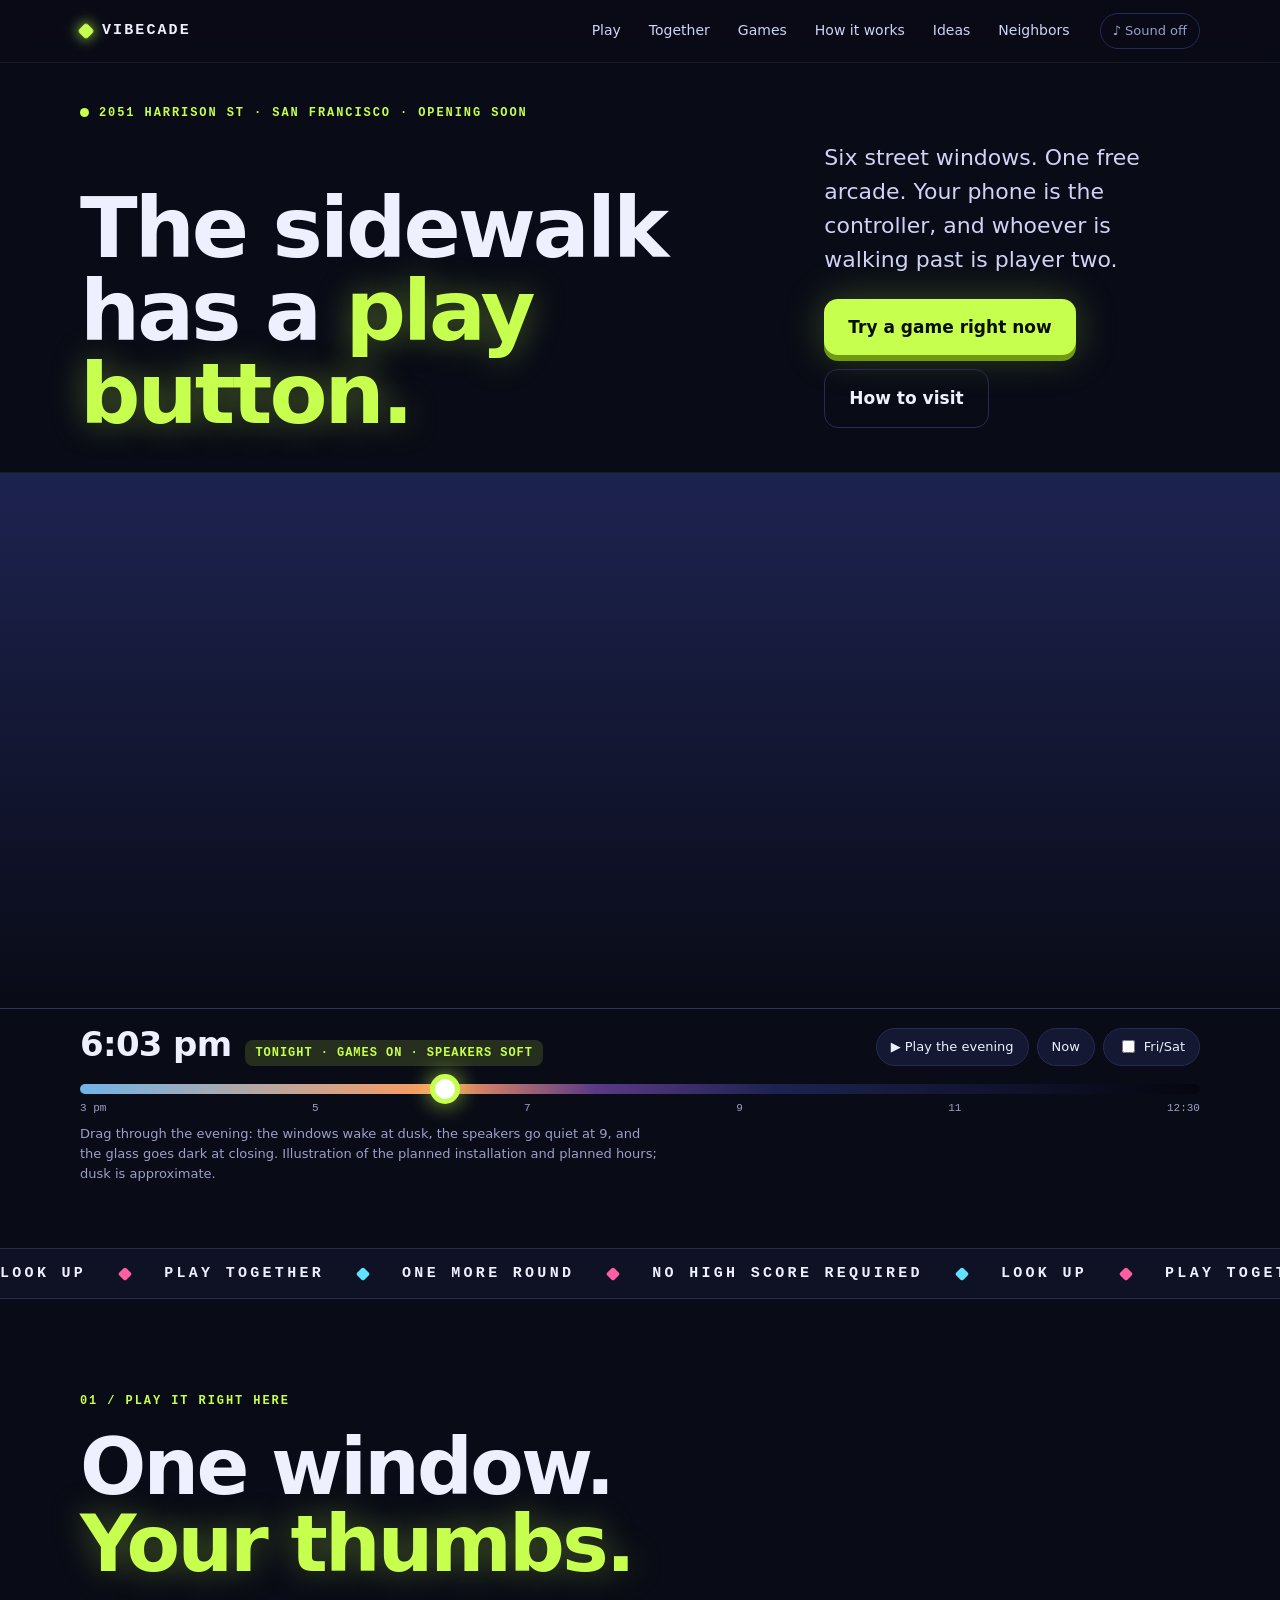
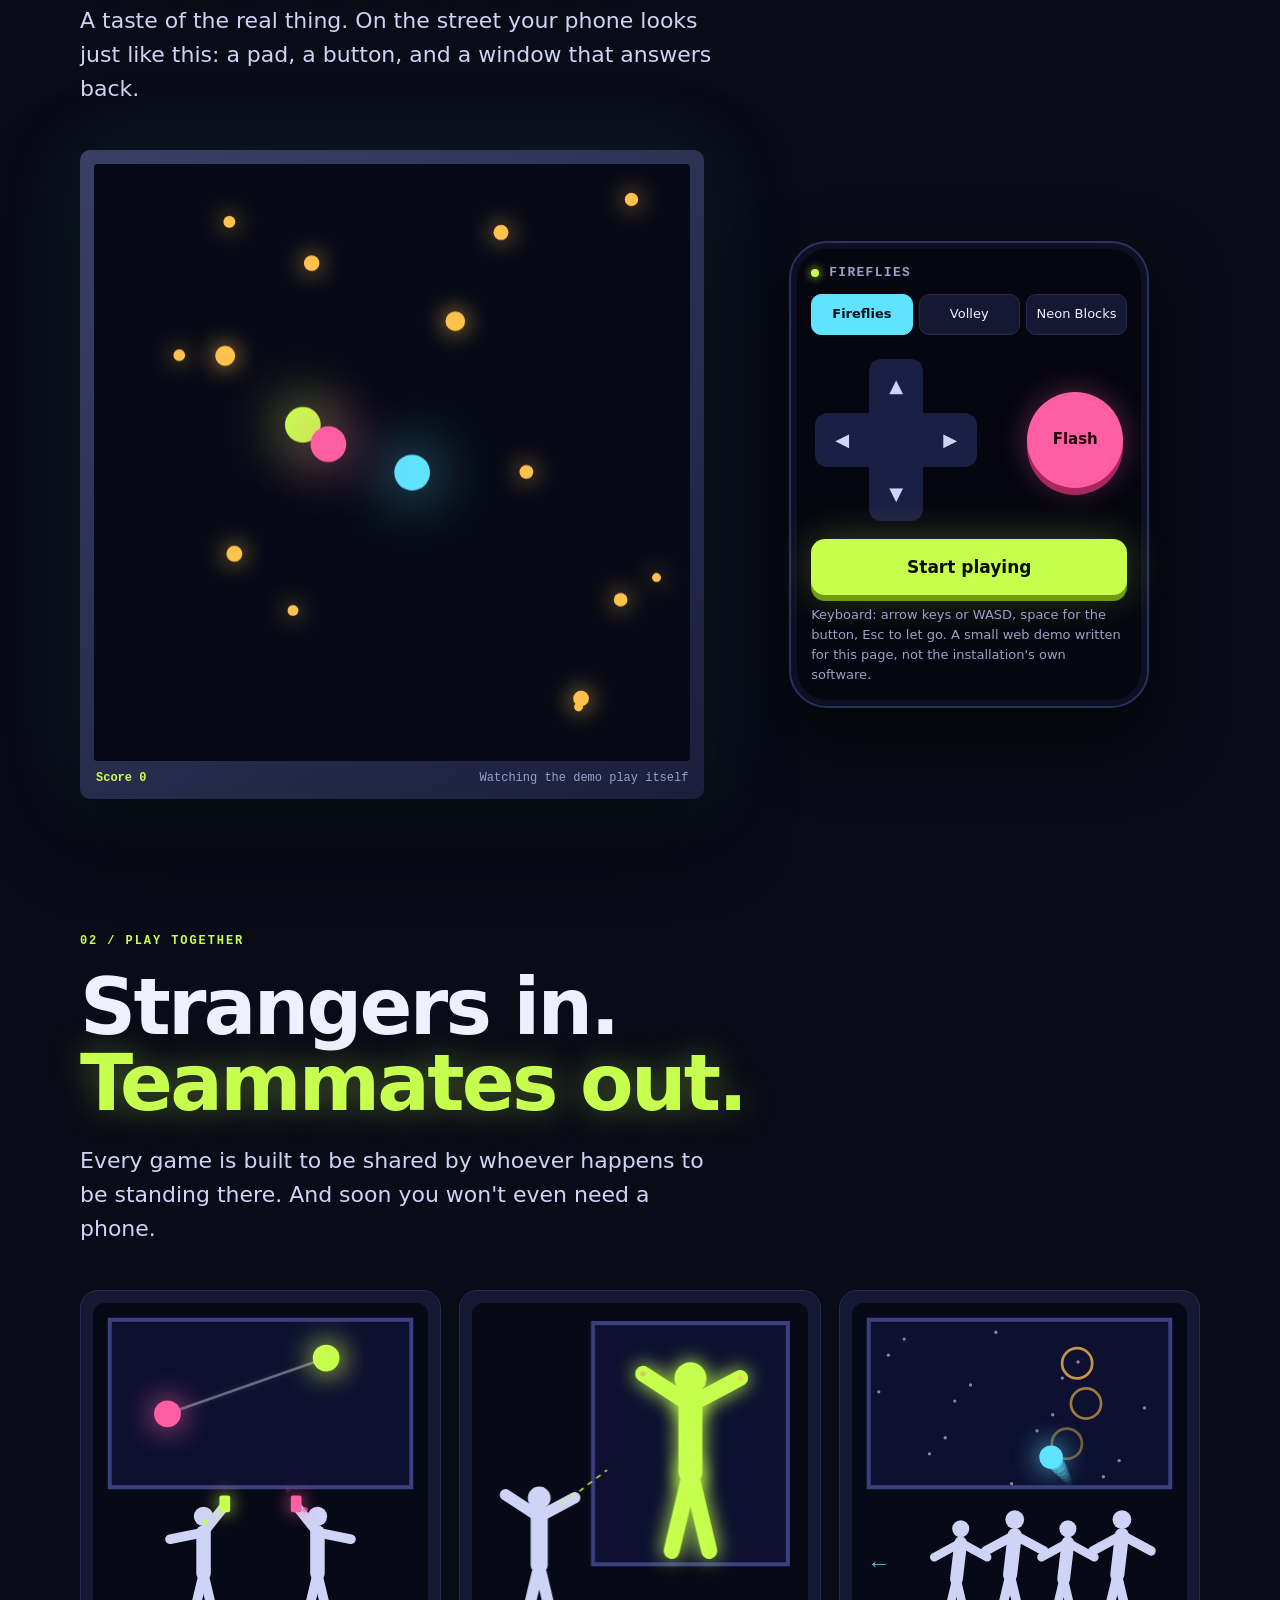
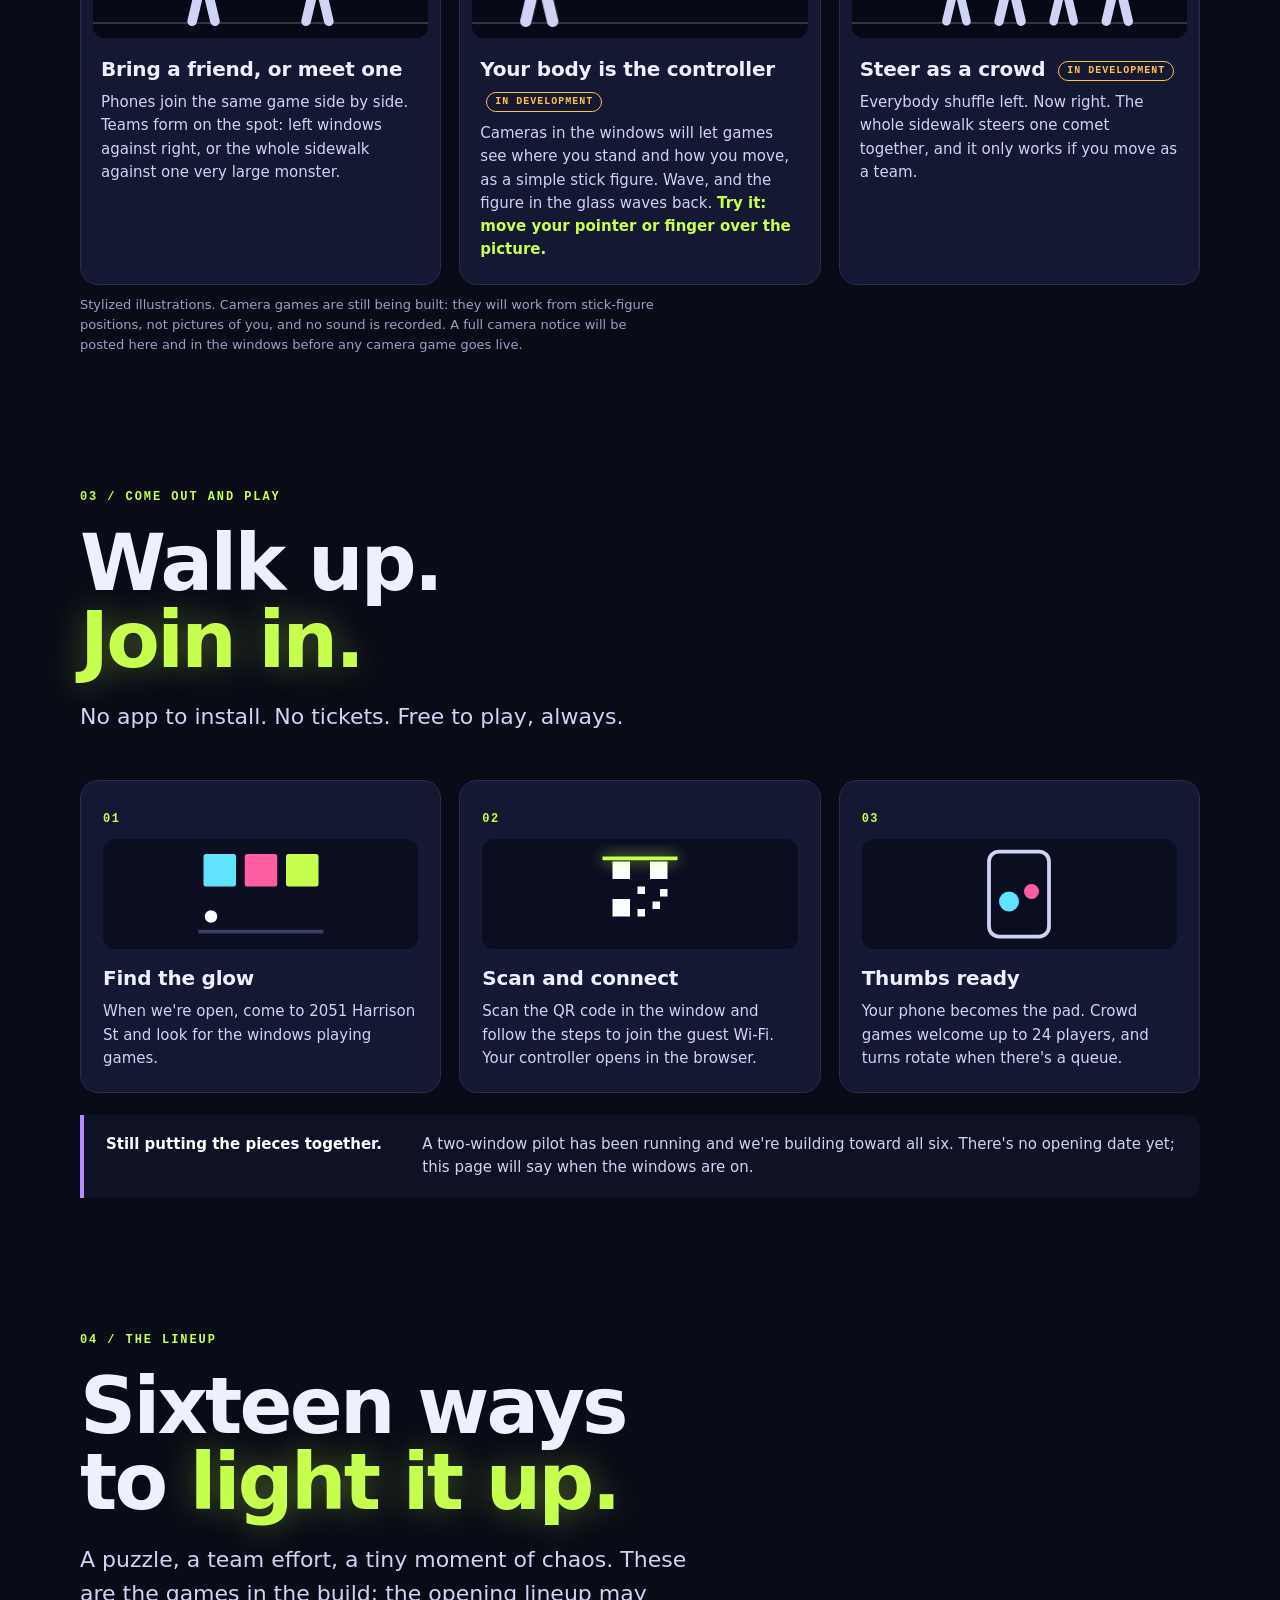
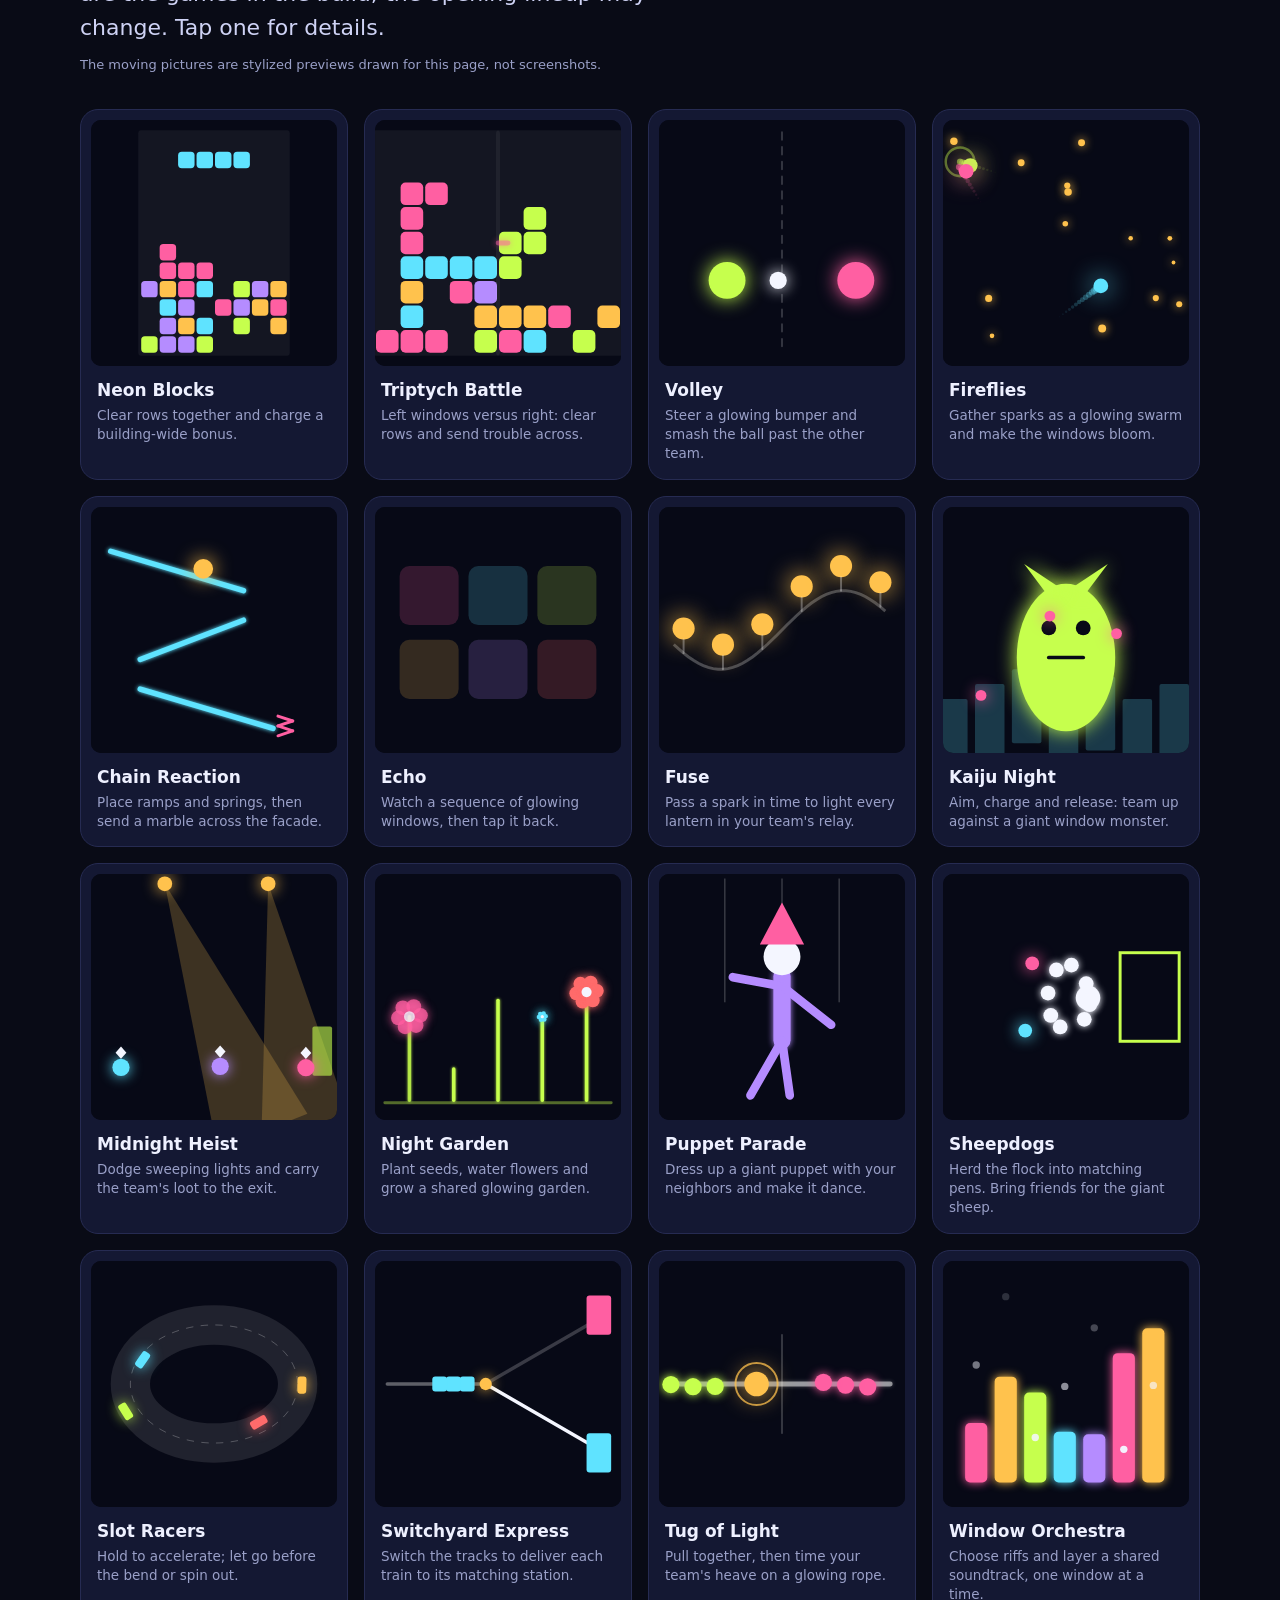
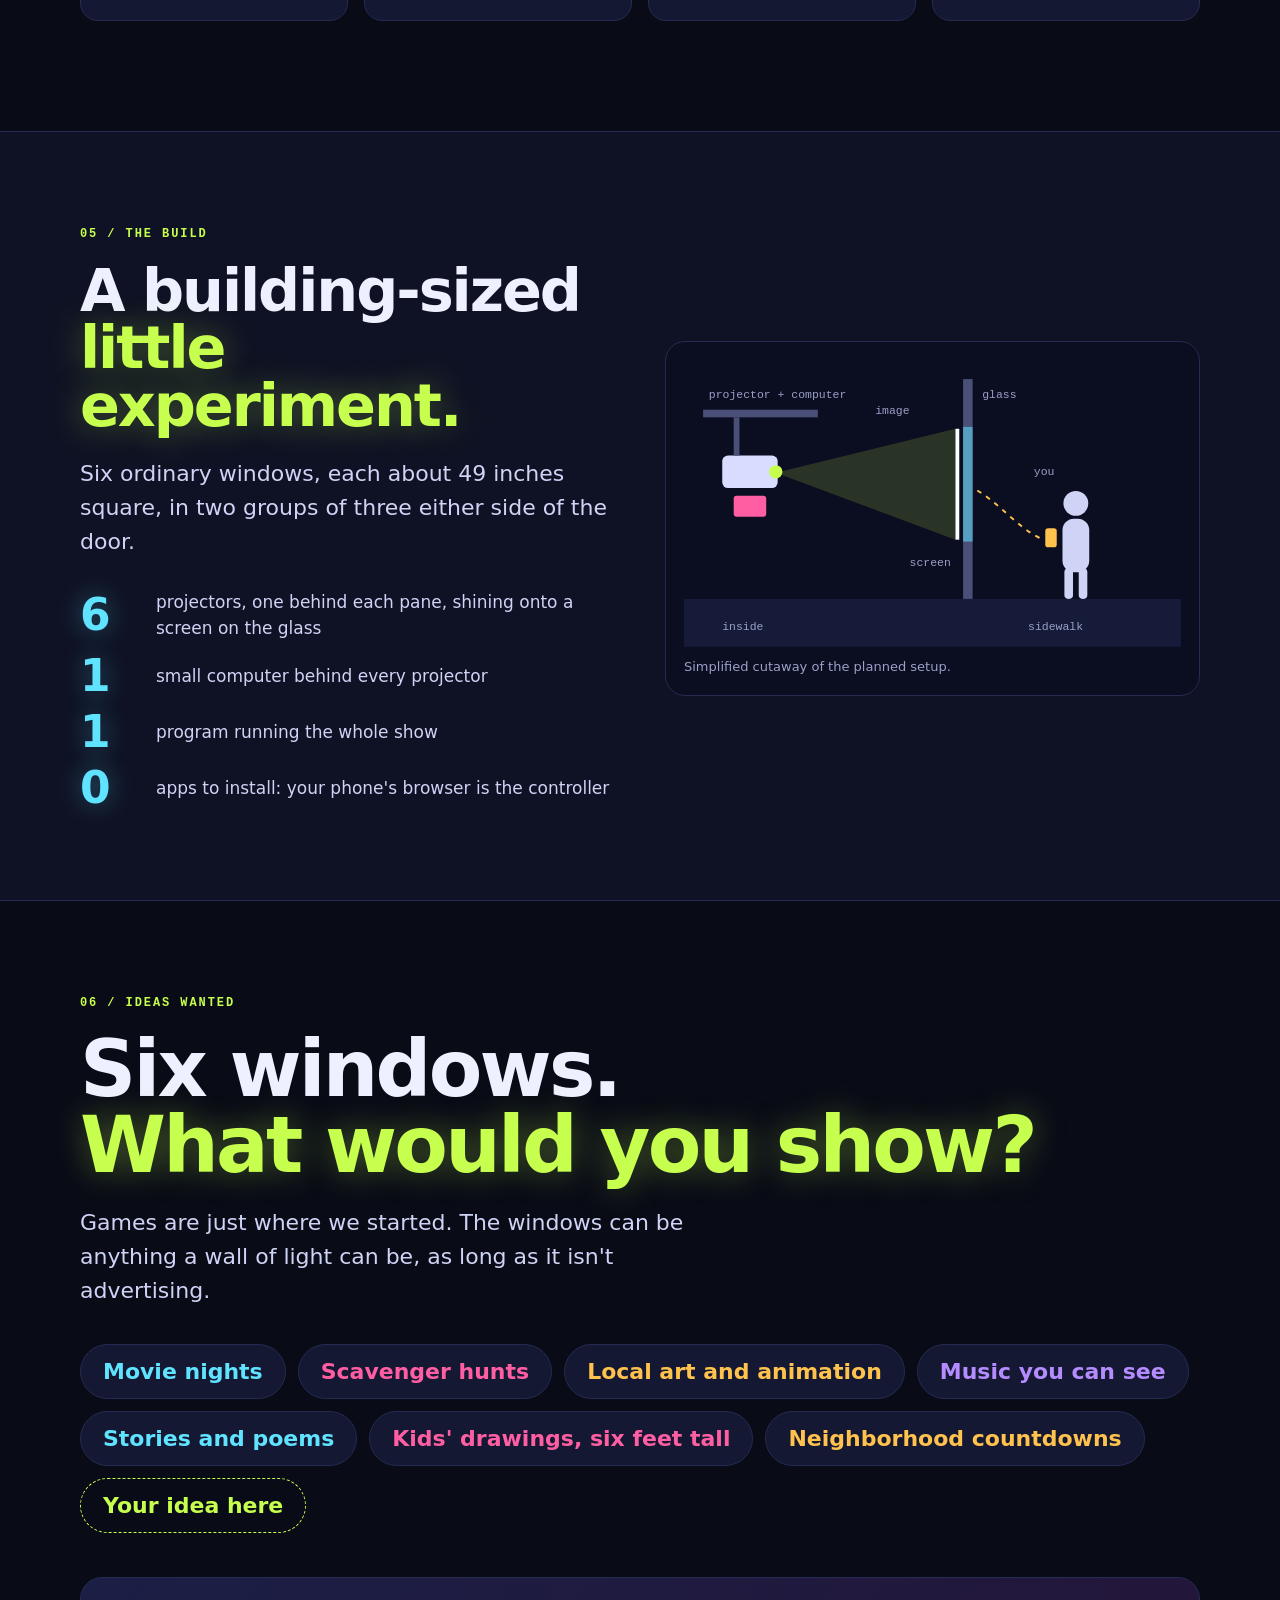
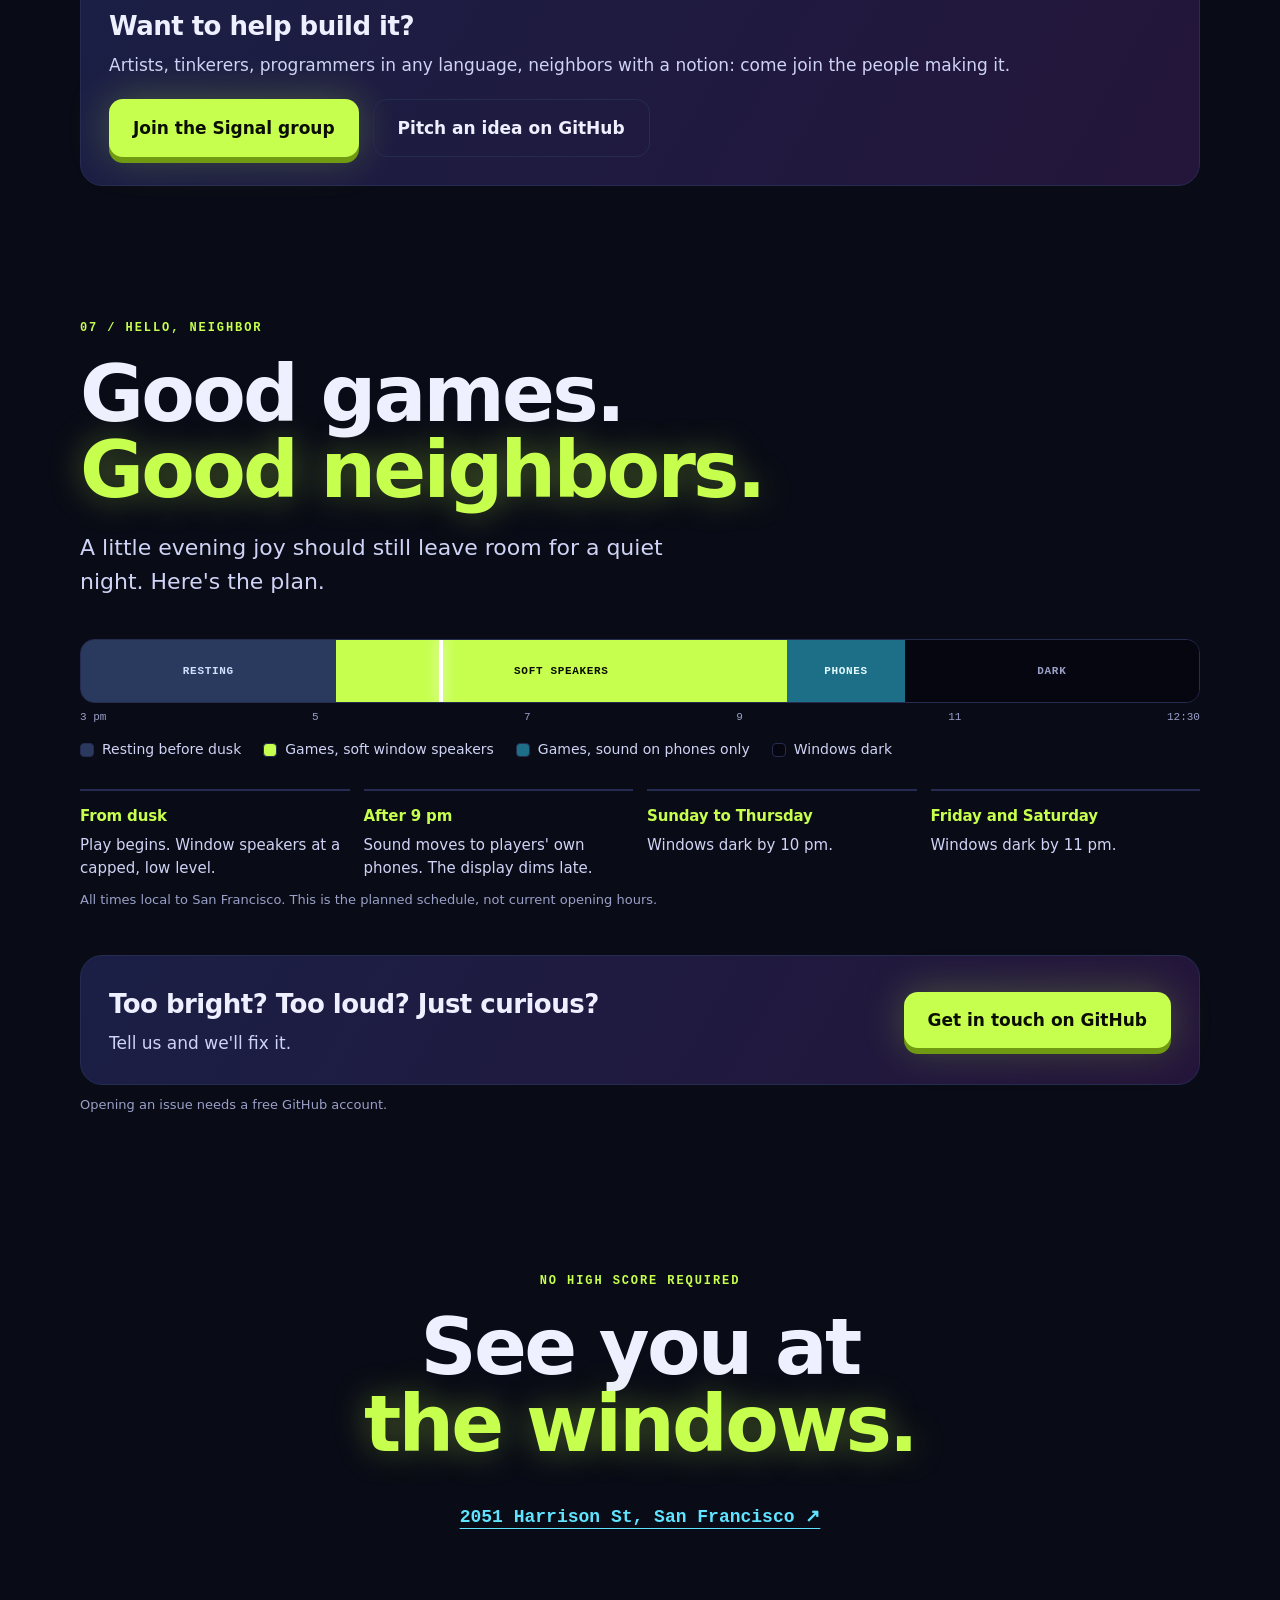
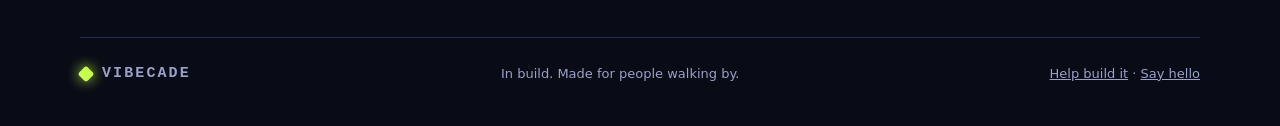
==== commit 7407df1b: "Drop Rust mention and invite non-game ideas" ====
--- a/index.html
+++ b/index.html
@@ -27,6 +27,7 @@
     <a href="#together">Together</a>
     <a href="#games">Games</a>
     <a href="#how">How it works</a>
+    <a href="#ideas">Ideas</a>
     <a href="#neighbors">Neighbors</a>
   </nav>
   <button class="sound" id="sound" type="button" aria-pressed="false" hidden><span aria-hidden="true">♪</span> <span class="sound-label">Sound off</span></button>
@@ -205,14 +206,9 @@
       <ul class="facts">
         <li><b>6</b><span>projectors, one behind each pane, shining onto a screen on the glass</span></li>
         <li><b>1</b><span>small computer behind every projector</span></li>
-        <li><b>1</b><span>program, written in Rust, running every game</span></li>
+        <li><b>1</b><span>program running the whole show</span></li>
         <li><b>0</b><span>apps to install: your phone's browser is the controller</span></li>
       </ul>
-      <div class="join">
-        <h3>Want to help build it?</h3>
-        <p>Games, hardware, art, sound, or just good ideas: come join the people making it.</p>
-        <a class="btn primary" href="https://signal.group/#CjQKIG5qwFueCF-qaqTOhioCcmi90DtzoE_8ovRh37-499NJEhBf-iJCNDYFJZxIAXBF0kiO" rel="noopener">Join the Signal group</a>
-      </div>
     </div>
     <figure class="cutaway">
       <svg viewBox="0 0 520 300" role="img" aria-label="Cutaway diagram: a projector inside the building throws an image onto a screen behind the window glass, and a person on the sidewalk outside sees it and plays from a phone.">
@@ -244,8 +240,34 @@
   </div>
 </section>
 
+<section class="wrap section" id="ideas" aria-labelledby="ideas-title">
+  <p class="eyebrow">06 / Ideas wanted</p>
+  <h2 id="ideas-title">Six windows.<br><em>What would you show?</em></h2>
+  <p class="lede narrow">Games are just where we started. The windows can be anything a wall of light can be, as long as it isn't advertising.</p>
+  <ul class="ideas">
+    <li>Movie nights</li>
+    <li>Scavenger hunts</li>
+    <li>Local art and animation</li>
+    <li>Music you can see</li>
+    <li>Stories and poems</li>
+    <li>Kids' drawings, six feet tall</li>
+    <li>Neighborhood countdowns</li>
+    <li class="blank">Your idea here</li>
+  </ul>
+  <div class="contact">
+    <div>
+      <h3>Want to help build it?</h3>
+      <p>Artists, tinkerers, programmers in any language, neighbors with a notion: come join the people making it.</p>
+    </div>
+    <div class="cta-row">
+      <a class="btn primary" href="https://signal.group/#CjQKIG5qwFueCF-qaqTOhioCcmi90DtzoE_8ovRh37-499NJEhBf-iJCNDYFJZxIAXBF0kiO" rel="noopener">Join the Signal group</a>
+      <a class="btn ghost" href="https://github.com/meawoppl/vibecade/issues/new">Pitch an idea on GitHub</a>
+    </div>
+  </div>
+</section>
+
 <section class="wrap section" id="neighbors" aria-labelledby="neighbors-title">
-  <p class="eyebrow">06 / Hello, neighbor</p>
+  <p class="eyebrow">07 / Hello, neighbor</p>
   <h2 id="neighbors-title">Good games.<br><em>Good neighbors.</em></h2>
   <p class="lede narrow">A little evening joy should still leave room for a quiet night. Here's the plan.</p>
 
@@ -296,7 +318,7 @@
 <footer class="wrap foot">
   <span class="brand"><span class="spark" aria-hidden="true"></span>VIBECADE</span>
   <span>In build. Made for people walking by.</span>
-  <span><a href="https://signal.group/#CjQKIG5qwFueCF-qaqTOhioCcmi90DtzoE_8ovRh37-499NJEhBf-iJCNDYFJZxIAXBF0kiO" rel="noopener">Help build it</a> · <a href="#neighbors">Say hello</a></span>
+  <span><a href="#ideas">Help build it</a> · <a href="#neighbors">Say hello</a></span>
 </footer>
 
 <script src="arcade.js" defer></script>
--- a/style.css
+++ b/style.css
@@ -181,6 +181,13 @@
 .cut-link { fill: none; stroke: var(--amber); stroke-width: 2; stroke-dasharray: 5 6; animation: dash 1.2s linear infinite; } @keyframes dash { to { stroke-dashoffset: -22; } }
 .cut-label text { fill: var(--muted); font: 12px var(--mono); }
 
+/* ideas */
+.ideas { list-style: none; padding: 0; margin: 36px 0 0; display: flex; flex-wrap: wrap; gap: 12px; }
+.ideas li { font: 700 clamp(16px, 2vw, 22px) var(--display); padding: 14px 22px; border-radius: 999px; border: 1px solid var(--line); background: var(--panel); }
+.ideas li:nth-child(4n+1) { color: var(--cyan); } .ideas li:nth-child(4n+2) { color: var(--pink); } .ideas li:nth-child(4n+3) { color: var(--amber); } .ideas li:nth-child(4n) { color: var(--violet); }
+.ideas li.blank { color: var(--lime); border-style: dashed; border-color: var(--lime); background: none; }
+.contact .cta-row { margin: 0; }
+
 /* neighbors */
 .timeline { margin-top: 40px; }
 .tl-bar { position: relative; display: flex; height: 64px; border-radius: 14px; overflow: hidden; border: 1px solid var(--line); cursor: pointer; touch-action: none; }
@@ -220,7 +227,8 @@
   .trio li { max-width: 460px; }
   .policy { grid-template-columns: 1fr 1fr; }
   .status { grid-template-columns: 1fr; }
-  .nav nav a { padding: 8px 8px; font-size: 13px; }
+  .nav nav a { padding: 8px 7px; font-size: 13px; }
+  .nav nav a:nth-child(4) { display: none; }
   .nav { gap: 8px; }
   .section { padding-top: 72px; }
   dialog[open] { grid-template-columns: 1fr; }
@@ -228,7 +236,7 @@
   .cab-blurb { font-size: 12.5px; }
 }
 @media (max-width: 560px) {
-  .nav nav a:nth-child(2), .nav nav a:nth-child(4) { display: none; }
+  .nav nav a:nth-child(2), .nav nav a:nth-child(4), .nav nav a:nth-child(6) { display: none; }
   .brand { font-size: 13px; }
   .sound .sound-label { display: none; }
   .tl-seg span { display: none; }
